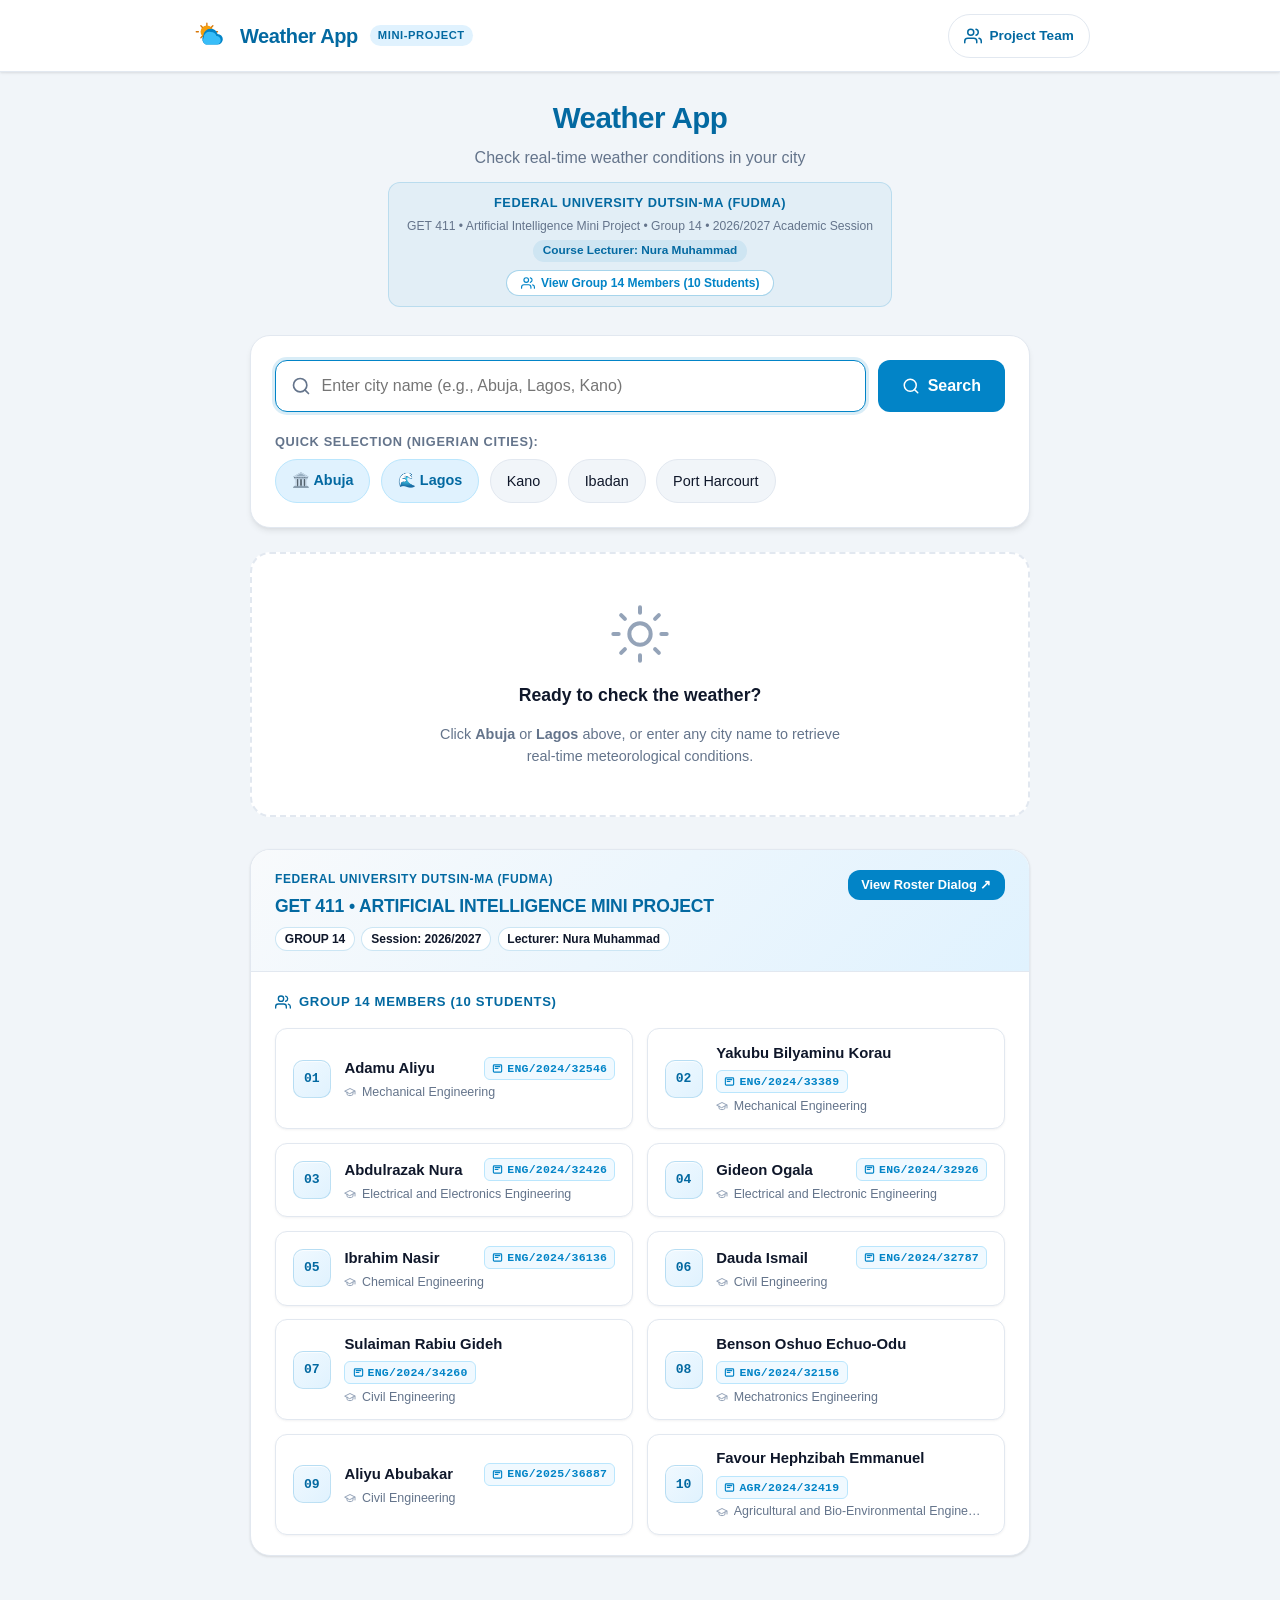
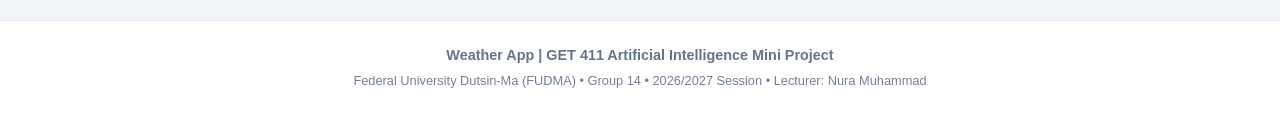
==== index.html @ 72c99f97 "feat: add UV index display to weather metrics Integrated UV index reporting with dynamic risk level " ====
<!DOCTYPE html>
<html lang="en">
<head>
  <meta charset="UTF-8">
  <meta name="viewport" content="width=device-width, initial-scale=1.0">
  <title>Weather App | Undergraduate Mini-Project</title>
  <meta name="theme-color" content="#0284c7">
  <meta name="description" content="GET 411 Artificial Intelligence Mini Project - Weather App Using Public API. Federal University Dutsin-Ma (FUDMA) Group 14.">
  <meta name="apple-mobile-web-app-capable" content="yes">
  <meta name="apple-mobile-web-app-status-bar-style" content="default">
  <meta name="apple-mobile-web-app-title" content="Weather App">
  <link rel="manifest" href="manifest.webmanifest">
  <link rel="apple-touch-icon" href="assets/icons/apple-touch-icon.png">
  <link rel="icon" type="image/svg+xml" href="assets/images/weather-logo.svg">
  <link rel="stylesheet" href="css/style.css">
</head>
<body>
  <div class="app-container">
    
    <!-- Offline Status Banner -->
    <div id="offlineBanner" class="offline-banner" role="status" aria-live="polite" style="display: none;">
      <svg xmlns="http://www.w3.org/2000/svg" width="16" height="16" viewBox="0 0 24 24" fill="none" stroke="currentColor" stroke-width="2" stroke-linecap="round" stroke-linejoin="round">
        <line x1="1" y1="1" x2="23" y2="23"></line>
        <path d="M16.72 11.06A10.94 10.94 0 0 1 19 12.55"></path>
        <path d="M5 12.55a10.94 10.94 0 0 1 5.17-2.39"></path>
        <path d="M10.71 5.05A16 16 0 0 1 22.58 9"></path>
        <path d="M1.42 9a15.91 15.91 0 0 1 4.7-2.88"></path>
        <path d="M8.53 16.11a6 6 0 0 1 6.95 0"></path>
        <line x1="12" y1="20" x2="12.01" y2="20"></line>
      </svg>
      <span>You are currently offline. Live weather information requires an internet connection.</span>
    </div>
    
    <!-- Top Header Navigation -->
    <header class="header">
      <div class="header-content">
        <div class="brand">
          <div class="brand-icon">
            <img src="assets/images/weather-logo.svg" alt="Weather Logo" width="34" height="34">
          </div>
          <span class="brand-title">Weather App</span>
          <span class="brand-badge">Mini-Project</span>
        </div>
        <button id="openTeamModalBtn" class="team-btn" type="button" aria-haspopup="dialog" aria-controls="teamModal" aria-label="View Project Team">
          <svg xmlns="http://www.w3.org/2000/svg" width="18" height="18" viewBox="0 0 24 24" fill="none" stroke="currentColor" stroke-width="2" stroke-linecap="round" stroke-linejoin="round">
            <path d="M17 21v-2a4 4 0 0 0-4-4H5a4 4 0 0 0-4 4v2"></path>
            <circle cx="9" cy="7" r="4"></circle>
            <path d="M23 21v-2a4 4 0 0 0-3-3.87"></path>
            <path d="M16 3.13a4 4 0 0 1 0 7.75"></path>
          </svg>
          <span>Project Team</span>
        </button>
      </div>
    </header>

    <!-- Main Application Content -->
    <main class="main-content">
      
      <!-- Hero / Introduction -->
      <section class="hero-section">
        <h1 class="app-heading">Weather App</h1>
        <p class="app-subtitle">Check real-time weather conditions in your city</p>

        <!-- Academic Project Identification -->
        <div class="academic-meta-strip">
          <span class="academic-inst">FEDERAL UNIVERSITY DUTSIN-MA (FUDMA)</span>
          <span class="academic-sub">GET 411 • Artificial Intelligence Mini Project • Group 14 • 2026/2027 Academic Session</span>
          <span class="academic-lecturer-tag">Course Lecturer: <strong>Nura Muhammad</strong></span>
          <button id="heroTeamBtn" type="button" class="academic-view-btn" aria-label="View Group 14 Student Members">
            <svg xmlns="http://www.w3.org/2000/svg" width="14" height="14" viewBox="0 0 24 24" fill="none" stroke="currentColor" stroke-width="2" stroke-linecap="round" stroke-linejoin="round">
              <path d="M17 21v-2a4 4 0 0 0-4-4H5a4 4 0 0 0-4 4v2"></path>
              <circle cx="9" cy="7" r="4"></circle>
              <path d="M23 21v-2a4 4 0 0 0-3-3.87"></path>
              <path d="M16 3.13a4 4 0 0 1 0 7.75"></path>
            </svg>
            <span>View Group 14 Members (10 Students)</span>
          </button>
        </div>
      </section>

      <!-- Search Card -->
      <section class="search-card">
        <form id="searchForm" class="search-form" autocomplete="off">
          <div class="input-wrapper">
            <svg class="search-icon" xmlns="http://www.w3.org/2000/svg" viewBox="0 0 24 24" fill="none" stroke="currentColor" stroke-width="2" stroke-linecap="round" stroke-linejoin="round">
              <circle cx="11" cy="11" r="8"></circle>
              <line x1="21" y1="21" x2="16.65" y2="16.65"></line>
            </svg>
            <input 
              type="text" 
              id="cityInput" 
              class="city-input" 
              placeholder="Enter city name (e.g., Abuja, Lagos, Kano)" 
              aria-label="Enter city name"
              required
            >
          </div>
          <button type="submit" id="searchButton" class="search-btn">
            <svg xmlns="http://www.w3.org/2000/svg" width="18" height="18" viewBox="0 0 24 24" fill="none" stroke="currentColor" stroke-width="2" stroke-linecap="round" stroke-linejoin="round">
              <circle cx="11" cy="11" r="8"></circle>
              <line x1="21" y1="21" x2="16.65" y2="16.65"></line>
            </svg>
            <span>Search</span>
          </button>
        </form>

        <!-- Quick Selection: Prominent Abuja & Lagos Buttons -->
        <div class="quick-cities-container">
          <span class="quick-label">Quick Selection (Nigerian Cities):</span>
          <div class="quick-buttons">
            <button type="button" class="quick-btn featured" data-city="Abuja">
              <span>🏛️ Abuja</span>
            </button>
            <button type="button" class="quick-btn featured" data-city="Lagos">
              <span>🌊 Lagos</span>
            </button>
            <button type="button" class="quick-btn" data-city="Kano">
              <span>Kano</span>
            </button>
            <button type="button" class="quick-btn" data-city="Ibadan">
              <span>Ibadan</span>
            </button>
            <button type="button" class="quick-btn" data-city="Port Harcourt">
              <span>Port Harcourt</span>
            </button>
          </div>
        </div>

        <!-- Session Search History -->
        <div id="historyContainer" class="history-container">
          <span class="quick-label">Recent Searches (This Session):</span>
          <div id="historyChips" class="history-chips"></div>
        </div>
      </section>

      <!-- Feedback Area: Loading & Error States -->
      <section class="status-container">
        <!-- Loading State -->
        <div id="loadingState" class="loading-state" role="status" aria-live="polite">
          <div class="spinner"></div>
          <p class="loading-text">Loading weather data...</p>
        </div>

        <!-- Friendly Error Alert Box -->
        <div id="alertBox" class="alert-box" role="alert">
          <svg class="alert-icon" xmlns="http://www.w3.org/2000/svg" viewBox="0 0 24 24" fill="none" stroke="currentColor" stroke-width="2" stroke-linecap="round" stroke-linejoin="round">
            <circle cx="12" cy="12" r="10"></circle>
            <line x1="12" y1="8" x2="12" y2="12"></line>
            <line x1="12" y1="16" x2="12.01" y2="16"></line>
          </svg>
          <div class="alert-content">
            <h4 id="alertTitle" class="alert-title">Notice</h4>
            <p id="alertMessage" class="alert-message">Unable to retrieve weather information.</p>
          </div>
        </div>
      </section>

      <!-- Weather Presentation Card -->
      <article id="weatherCard" class="weather-card">
        <!-- Card Header: City, Country, Date -->
        <div class="weather-card-header">
          <div class="location-info">
            <h2 id="cityName" class="city-name">Lagos</h2>
            <span id="countryName" class="country-name">, Nigeria</span>
            <span id="weatherDate" class="weather-date">Current Weather</span>
          </div>
          <div class="weather-header-actions">
            <!-- Temperature Unit Toggle Switch (°C / °F) -->
            <div class="unit-toggle-wrapper" title="Switch temperature unit between Celsius (°C) and Fahrenheit (°F)">
              <button 
                type="button" 
                id="unitToggleBtn" 
                class="unit-toggle-switch" 
                role="switch" 
                aria-checked="false" 
                aria-label="Toggle temperature unit between Celsius and Fahrenheit"
              >
                <span class="unit-toggle-option active" id="unitOptC">°C</span>
                <span class="unit-toggle-slider" aria-hidden="true"></span>
                <span class="unit-toggle-option" id="unitOptF">°F</span>
              </button>
            </div>
            <span class="weather-badge">Real-time</span>
          </div>
        </div>

        <!-- Primary Weather Stats: Temperature & Icon -->
        <div class="weather-primary-body">
          <div class="temperature-group">
            <div class="temp-row">
              <span id="currentTemp" class="current-temp">28</span>
              <span id="tempUnit" class="temp-unit">°C</span>
            </div>
            <span id="feelsLike" class="feels-like-text">Feels Like: 31°C</span>
          </div>

          <div class="weather-condition-group">
            <img id="weatherIcon" class="weather-icon-img" src="https://openweathermap.org/img/wn/02d@2x.png" alt="Weather condition icon">
            <span id="weatherCondition" class="weather-condition">Partly Cloudy</span>
            <span id="weatherDescription" class="weather-description">scattered clouds</span>
          </div>
        </div>

        <!-- Metrics Grid: Humidity, Wind, Pressure, Visibility -->
        <div class="weather-metrics-grid">
          <!-- Humidity -->
          <div class="metric-card">
            <div class="metric-icon-wrap" aria-hidden="true">
              <svg xmlns="http://www.w3.org/2000/svg" viewBox="0 0 24 24" fill="none" stroke="currentColor" stroke-width="2" stroke-linecap="round" stroke-linejoin="round">
                <path d="M12 2.69l5.66 5.66a8 8 0 1 1-11.31 0z"></path>
              </svg>
            </div>
            <div class="metric-details">
              <span class="metric-label">Humidity</span>
              <span id="humidityValue" class="metric-value">78%</span>
            </div>
          </div>

          <!-- Wind Speed -->
          <div class="metric-card">
            <div class="metric-icon-wrap" aria-hidden="true">
              <svg xmlns="http://www.w3.org/2000/svg" viewBox="0 0 24 24" fill="none" stroke="currentColor" stroke-width="2" stroke-linecap="round" stroke-linejoin="round">
                <path d="M9.59 4.59A2 2 0 1 1 11 8H2m10.59 11.41A2 2 0 1 0 14 16H2m15.73-8.27A2.5 2.5 0 1 1 19.5 12H2"></path>
              </svg>
            </div>
            <div class="metric-details">
              <span class="metric-label">Wind Speed</span>
              <span id="windSpeedValue" class="metric-value">4.2 m/s</span>
            </div>
          </div>

          <!-- Pressure -->
          <div class="metric-card">
            <div class="metric-icon-wrap" aria-hidden="true">
              <svg xmlns="http://www.w3.org/2000/svg" viewBox="0 0 24 24" fill="none" stroke="currentColor" stroke-width="2" stroke-linecap="round" stroke-linejoin="round">
                <circle cx="12" cy="12" r="10"></circle>
                <path d="M12 6v6l4 2"></path>
              </svg>
            </div>
            <div class="metric-details">
              <span class="metric-label">Pressure</span>
              <span id="pressureValue" class="metric-value">1012 hPa</span>
            </div>
          </div>

          <!-- Visibility -->
          <div class="metric-card">
            <div class="metric-icon-wrap" aria-hidden="true">
              <svg xmlns="http://www.w3.org/2000/svg" viewBox="0 0 24 24" fill="none" stroke="currentColor" stroke-width="2" stroke-linecap="round" stroke-linejoin="round">
                <path d="M1 12s4-8 11-8 11 8 11 8-4 8-11 8-11-8-11-8z"></path>
                <circle cx="12" cy="12" r="3"></circle>
              </svg>
            </div>
            <div class="metric-details">
              <span class="metric-label">Visibility</span>
              <span id="visibilityValue" class="metric-value">10 km</span>
            </div>
          </div>

          <!-- UV Index -->
          <div class="metric-card">
            <div class="metric-icon-wrap metric-icon-uv" aria-hidden="true">
              <svg xmlns="http://www.w3.org/2000/svg" viewBox="0 0 24 24" fill="none" stroke="currentColor" stroke-width="2" stroke-linecap="round" stroke-linejoin="round">
                <circle cx="12" cy="12" r="4"></circle>
                <path d="M12 2v2"></path>
                <path d="M12 20v2"></path>
                <path d="m4.93 4.93 1.41 1.41"></path>
                <path d="m17.66 17.66 1.41 1.41"></path>
                <path d="M2 12h2"></path>
                <path d="M20 12h2"></path>
                <path d="m6.34 17.66-1.41 1.41"></path>
                <path d="m19.07 4.93-1.41 1.41"></path>
              </svg>
            </div>
            <div class="metric-details">
              <span class="metric-label">UV Index</span>
              <div class="metric-value-wrap">
                <span id="uvIndexValue" class="metric-value">6.2</span>
                <span id="uvIndexRisk" class="uv-risk-badge uv-high">High</span>
              </div>
            </div>
          </div>
        </div>
      </article>

      <!-- 5-Day Weather Forecast Section -->
      <section id="forecastSection" class="forecast-section" aria-label="5-Day Weather Forecast">
        <div class="forecast-header">
          <div class="forecast-title-wrap">
            <svg class="forecast-icon" xmlns="http://www.w3.org/2000/svg" viewBox="0 0 24 24" fill="none" stroke="currentColor" stroke-width="2" stroke-linecap="round" stroke-linejoin="round">
              <rect x="3" y="4" width="18" height="18" rx="2" ry="2"></rect>
              <line x1="16" y1="2" x2="16" y2="6"></line>
              <line x1="8" y1="2" x2="8" y2="6"></line>
              <line x1="3" y1="10" x2="21" y2="10"></line>
            </svg>
            <h3 class="forecast-title">5-Day Weather Forecast</h3>
          </div>
          <span class="forecast-badge">Upcoming High &amp; Low</span>
        </div>
        <div id="forecastGrid" class="forecast-grid"></div>
      </section>

      <!-- Initial Welcome State (Before any search) -->
      <div id="initialPlaceholder" class="initial-placeholder-card">
        <svg class="placeholder-icon" xmlns="http://www.w3.org/2000/svg" viewBox="0 0 24 24" fill="none" stroke="currentColor" stroke-width="1.5" stroke-linecap="round" stroke-linejoin="round">
          <circle cx="12" cy="12" r="4"></circle>
          <path d="M12 2v2"></path>
          <path d="M12 20v2"></path>
          <path d="m4.93 4.93 1.41 1.41"></path>
          <path d="m17.66 17.66 1.41 1.41"></path>
          <path d="M2 12h2"></path>
          <path d="M20 12h2"></path>
          <path d="m6.34 17.66-1.41 1.41"></path>
          <path d="m19.07 4.93-1.41 1.41"></path>
        </svg>
        <h3 class="placeholder-text">Ready to check the weather?</h3>
        <p class="placeholder-sub">
          Click <strong>Abuja</strong> or <strong>Lagos</strong> above, or enter any city name to retrieve real-time meteorological conditions.
        </p>
      </div>

      <!-- Academic Project Details Section -->
      <section class="academic-section" id="academicSection" aria-label="Academic Project Details">
        <div class="academic-card">
          <div class="academic-card-header">
            <div class="academic-card-title-group">
              <span class="academic-inst-badge-inline">FEDERAL UNIVERSITY DUTSIN-MA (FUDMA)</span>
              <h3 class="academic-card-heading">GET 411 • ARTIFICIAL INTELLIGENCE MINI PROJECT</h3>
              <div class="academic-meta-inline">
                <span class="academic-chip">GROUP 14</span>
                <span class="academic-chip">Session: 2026/2027</span>
                <span class="academic-chip">Lecturer: Nura Muhammad</span>
              </div>
            </div>
            <button id="openModalFromSectionBtn" type="button" class="team-open-modal-action" aria-label="Open Fullscreen Roster Dialog">
              <span>View Roster Dialog ↗</span>
            </button>
          </div>

          <div class="academic-card-body">
            <h4 class="academic-roster-title">
              <svg xmlns="http://www.w3.org/2000/svg" width="16" height="16" viewBox="0 0 24 24" fill="none" stroke="currentColor" stroke-width="2" stroke-linecap="round" stroke-linejoin="round">
                <path d="M17 21v-2a4 4 0 0 0-4-4H5a4 4 0 0 0-4 4v2"></path>
                <circle cx="9" cy="7" r="4"></circle>
                <path d="M23 21v-2a4 4 0 0 0-3-3.87"></path>
                <path d="M16 3.13a4 4 0 0 1 0 7.75"></path>
              </svg>
              <span>GROUP 14 MEMBERS (10 STUDENTS)</span>
            </h4>

            <div class="team-members-grid">
              <!-- 01 -->
              <div class="member-card">
                <div class="member-avatar" aria-hidden="true">
                  <span class="member-num">01</span>
                </div>
                <div class="member-info">
                  <div class="member-header">
                    <h5 class="member-name">Adamu Aliyu</h5>
                    <span class="member-matric" title="Matriculation Number">
                      <svg xmlns="http://www.w3.org/2000/svg" width="11" height="11" viewBox="0 0 24 24" fill="none" stroke="currentColor" stroke-width="2.5" stroke-linecap="round" stroke-linejoin="round" aria-hidden="true"><rect x="3" y="4" width="18" height="16" rx="2"/><line x1="7" y1="8" x2="17" y2="8"/><line x1="7" y1="12" x2="13" y2="12"/></svg>
                      ENG/2024/32546
                    </span>
                  </div>
                  <div class="member-dept-row">
                    <svg class="member-dept-icon" xmlns="http://www.w3.org/2000/svg" width="12" height="12" viewBox="0 0 24 24" fill="none" stroke="currentColor" stroke-width="2" stroke-linecap="round" stroke-linejoin="round" aria-hidden="true"><path d="M22 10v6M2 10l10-5 10 5-10 5z"/><path d="M6 12v5c3 3 9 3 12 0v-5"/></svg>
                    <span class="member-dept">Mechanical Engineering</span>
                  </div>
                </div>
              </div>

              <!-- 02 -->
              <div class="member-card">
                <div class="member-avatar" aria-hidden="true">
                  <span class="member-num">02</span>
                </div>
                <div class="member-info">
                  <div class="member-header">
                    <h5 class="member-name">Yakubu Bilyaminu Korau</h5>
                    <span class="member-matric" title="Matriculation Number">
                      <svg xmlns="http://www.w3.org/2000/svg" width="11" height="11" viewBox="0 0 24 24" fill="none" stroke="currentColor" stroke-width="2.5" stroke-linecap="round" stroke-linejoin="round" aria-hidden="true"><rect x="3" y="4" width="18" height="16" rx="2"/><line x1="7" y1="8" x2="17" y2="8"/><line x1="7" y1="12" x2="13" y2="12"/></svg>
                      ENG/2024/33389
                    </span>
                  </div>
                  <div class="member-dept-row">
                    <svg class="member-dept-icon" xmlns="http://www.w3.org/2000/svg" width="12" height="12" viewBox="0 0 24 24" fill="none" stroke="currentColor" stroke-width="2" stroke-linecap="round" stroke-linejoin="round" aria-hidden="true"><path d="M22 10v6M2 10l10-5 10 5-10 5z"/><path d="M6 12v5c3 3 9 3 12 0v-5"/></svg>
                    <span class="member-dept">Mechanical Engineering</span>
                  </div>
                </div>
              </div>

              <!-- 03 -->
              <div class="member-card">
                <div class="member-avatar" aria-hidden="true">
                  <span class="member-num">03</span>
                </div>
                <div class="member-info">
                  <div class="member-header">
                    <h5 class="member-name">Abdulrazak Nura</h5>
                    <span class="member-matric" title="Matriculation Number">
                      <svg xmlns="http://www.w3.org/2000/svg" width="11" height="11" viewBox="0 0 24 24" fill="none" stroke="currentColor" stroke-width="2.5" stroke-linecap="round" stroke-linejoin="round" aria-hidden="true"><rect x="3" y="4" width="18" height="16" rx="2"/><line x1="7" y1="8" x2="17" y2="8"/><line x1="7" y1="12" x2="13" y2="12"/></svg>
                      ENG/2024/32426
                    </span>
                  </div>
                  <div class="member-dept-row">
                    <svg class="member-dept-icon" xmlns="http://www.w3.org/2000/svg" width="12" height="12" viewBox="0 0 24 24" fill="none" stroke="currentColor" stroke-width="2" stroke-linecap="round" stroke-linejoin="round" aria-hidden="true"><path d="M22 10v6M2 10l10-5 10 5-10 5z"/><path d="M6 12v5c3 3 9 3 12 0v-5"/></svg>
                    <span class="member-dept">Electrical and Electronics Engineering</span>
                  </div>
                </div>
              </div>

              <!-- 04 -->
              <div class="member-card">
                <div class="member-avatar" aria-hidden="true">
                  <span class="member-num">04</span>
                </div>
                <div class="member-info">
                  <div class="member-header">
                    <h5 class="member-name">Gideon Ogala</h5>
                    <span class="member-matric" title="Matriculation Number">
                      <svg xmlns="http://www.w3.org/2000/svg" width="11" height="11" viewBox="0 0 24 24" fill="none" stroke="currentColor" stroke-width="2.5" stroke-linecap="round" stroke-linejoin="round" aria-hidden="true"><rect x="3" y="4" width="18" height="16" rx="2"/><line x1="7" y1="8" x2="17" y2="8"/><line x1="7" y1="12" x2="13" y2="12"/></svg>
                      ENG/2024/32926
                    </span>
                  </div>
                  <div class="member-dept-row">
                    <svg class="member-dept-icon" xmlns="http://www.w3.org/2000/svg" width="12" height="12" viewBox="0 0 24 24" fill="none" stroke="currentColor" stroke-width="2" stroke-linecap="round" stroke-linejoin="round" aria-hidden="true"><path d="M22 10v6M2 10l10-5 10 5-10 5z"/><path d="M6 12v5c3 3 9 3 12 0v-5"/></svg>
                    <span class="member-dept">Electrical and Electronic Engineering</span>
                  </div>
                </div>
              </div>

              <!-- 05 -->
              <div class="member-card">
                <div class="member-avatar" aria-hidden="true">
                  <span class="member-num">05</span>
                </div>
                <div class="member-info">
                  <div class="member-header">
                    <h5 class="member-name">Ibrahim Nasir</h5>
                    <span class="member-matric" title="Matriculation Number">
                      <svg xmlns="http://www.w3.org/2000/svg" width="11" height="11" viewBox="0 0 24 24" fill="none" stroke="currentColor" stroke-width="2.5" stroke-linecap="round" stroke-linejoin="round" aria-hidden="true"><rect x="3" y="4" width="18" height="16" rx="2"/><line x1="7" y1="8" x2="17" y2="8"/><line x1="7" y1="12" x2="13" y2="12"/></svg>
                      ENG/2024/36136
                    </span>
                  </div>
                  <div class="member-dept-row">
                    <svg class="member-dept-icon" xmlns="http://www.w3.org/2000/svg" width="12" height="12" viewBox="0 0 24 24" fill="none" stroke="currentColor" stroke-width="2" stroke-linecap="round" stroke-linejoin="round" aria-hidden="true"><path d="M22 10v6M2 10l10-5 10 5-10 5z"/><path d="M6 12v5c3 3 9 3 12 0v-5"/></svg>
                    <span class="member-dept">Chemical Engineering</span>
                  </div>
                </div>
              </div>

              <!-- 06 -->
              <div class="member-card">
                <div class="member-avatar" aria-hidden="true">
                  <span class="member-num">06</span>
                </div>
                <div class="member-info">
                  <div class="member-header">
                    <h5 class="member-name">Dauda Ismail</h5>
                    <span class="member-matric" title="Matriculation Number">
                      <svg xmlns="http://www.w3.org/2000/svg" width="11" height="11" viewBox="0 0 24 24" fill="none" stroke="currentColor" stroke-width="2.5" stroke-linecap="round" stroke-linejoin="round" aria-hidden="true"><rect x="3" y="4" width="18" height="16" rx="2"/><line x1="7" y1="8" x2="17" y2="8"/><line x1="7" y1="12" x2="13" y2="12"/></svg>
                      ENG/2024/32787
                    </span>
                  </div>
                  <div class="member-dept-row">
                    <svg class="member-dept-icon" xmlns="http://www.w3.org/2000/svg" width="12" height="12" viewBox="0 0 24 24" fill="none" stroke="currentColor" stroke-width="2" stroke-linecap="round" stroke-linejoin="round" aria-hidden="true"><path d="M22 10v6M2 10l10-5 10 5-10 5z"/><path d="M6 12v5c3 3 9 3 12 0v-5"/></svg>
                    <span class="member-dept">Civil Engineering</span>
                  </div>
                </div>
              </div>

              <!-- 07 -->
              <div class="member-card">
                <div class="member-avatar" aria-hidden="true">
                  <span class="member-num">07</span>
                </div>
                <div class="member-info">
                  <div class="member-header">
                    <h5 class="member-name">Sulaiman Rabiu Gideh</h5>
                    <span class="member-matric" title="Matriculation Number">
                      <svg xmlns="http://www.w3.org/2000/svg" width="11" height="11" viewBox="0 0 24 24" fill="none" stroke="currentColor" stroke-width="2.5" stroke-linecap="round" stroke-linejoin="round" aria-hidden="true"><rect x="3" y="4" width="18" height="16" rx="2"/><line x1="7" y1="8" x2="17" y2="8"/><line x1="7" y1="12" x2="13" y2="12"/></svg>
                      ENG/2024/34260
                    </span>
                  </div>
                  <div class="member-dept-row">
                    <svg class="member-dept-icon" xmlns="http://www.w3.org/2000/svg" width="12" height="12" viewBox="0 0 24 24" fill="none" stroke="currentColor" stroke-width="2" stroke-linecap="round" stroke-linejoin="round" aria-hidden="true"><path d="M22 10v6M2 10l10-5 10 5-10 5z"/><path d="M6 12v5c3 3 9 3 12 0v-5"/></svg>
                    <span class="member-dept">Civil Engineering</span>
                  </div>
                </div>
              </div>

              <!-- 08 -->
              <div class="member-card">
                <div class="member-avatar" aria-hidden="true">
                  <span class="member-num">08</span>
                </div>
                <div class="member-info">
                  <div class="member-header">
                    <h5 class="member-name">Benson Oshuo Echuo-Odu</h5>
                    <span class="member-matric" title="Matriculation Number">
                      <svg xmlns="http://www.w3.org/2000/svg" width="11" height="11" viewBox="0 0 24 24" fill="none" stroke="currentColor" stroke-width="2.5" stroke-linecap="round" stroke-linejoin="round" aria-hidden="true"><rect x="3" y="4" width="18" height="16" rx="2"/><line x1="7" y1="8" x2="17" y2="8"/><line x1="7" y1="12" x2="13" y2="12"/></svg>
                      ENG/2024/32156
                    </span>
                  </div>
                  <div class="member-dept-row">
                    <svg class="member-dept-icon" xmlns="http://www.w3.org/2000/svg" width="12" height="12" viewBox="0 0 24 24" fill="none" stroke="currentColor" stroke-width="2" stroke-linecap="round" stroke-linejoin="round" aria-hidden="true"><path d="M22 10v6M2 10l10-5 10 5-10 5z"/><path d="M6 12v5c3 3 9 3 12 0v-5"/></svg>
                    <span class="member-dept">Mechatronics Engineering</span>
                  </div>
                </div>
              </div>

              <!-- 09 -->
              <div class="member-card">
                <div class="member-avatar" aria-hidden="true">
                  <span class="member-num">09</span>
                </div>
                <div class="member-info">
                  <div class="member-header">
                    <h5 class="member-name">Aliyu Abubakar</h5>
                    <span class="member-matric" title="Matriculation Number">
                      <svg xmlns="http://www.w3.org/2000/svg" width="11" height="11" viewBox="0 0 24 24" fill="none" stroke="currentColor" stroke-width="2.5" stroke-linecap="round" stroke-linejoin="round" aria-hidden="true"><rect x="3" y="4" width="18" height="16" rx="2"/><line x1="7" y1="8" x2="17" y2="8"/><line x1="7" y1="12" x2="13" y2="12"/></svg>
                      ENG/2025/36887
                    </span>
                  </div>
                  <div class="member-dept-row">
                    <svg class="member-dept-icon" xmlns="http://www.w3.org/2000/svg" width="12" height="12" viewBox="0 0 24 24" fill="none" stroke="currentColor" stroke-width="2" stroke-linecap="round" stroke-linejoin="round" aria-hidden="true"><path d="M22 10v6M2 10l10-5 10 5-10 5z"/><path d="M6 12v5c3 3 9 3 12 0v-5"/></svg>
                    <span class="member-dept">Civil Engineering</span>
                  </div>
                </div>
              </div>

              <!-- 10 -->
              <div class="member-card">
                <div class="member-avatar" aria-hidden="true">
                  <span class="member-num">10</span>
                </div>
                <div class="member-info">
                  <div class="member-header">
                    <h5 class="member-name">Favour Hephzibah Emmanuel</h5>
                    <span class="member-matric" title="Matriculation Number">
                      <svg xmlns="http://www.w3.org/2000/svg" width="11" height="11" viewBox="0 0 24 24" fill="none" stroke="currentColor" stroke-width="2.5" stroke-linecap="round" stroke-linejoin="round" aria-hidden="true"><rect x="3" y="4" width="18" height="16" rx="2"/><line x1="7" y1="8" x2="17" y2="8"/><line x1="7" y1="12" x2="13" y2="12"/></svg>
                      AGR/2024/32419
                    </span>
                  </div>
                  <div class="member-dept-row">
                    <svg class="member-dept-icon" xmlns="http://www.w3.org/2000/svg" width="12" height="12" viewBox="0 0 24 24" fill="none" stroke="currentColor" stroke-width="2" stroke-linecap="round" stroke-linejoin="round" aria-hidden="true"><path d="M22 10v6M2 10l10-5 10 5-10 5z"/><path d="M6 12v5c3 3 9 3 12 0v-5"/></svg>
                    <span class="member-dept">Agricultural and Bio-Environmental Engineering</span>
                  </div>
                </div>
              </div>
            </div>
          </div>
        </div>
      </section>

    </main>

    <!-- Project Team Modal -->
    <div id="teamModal" class="modal-overlay" role="dialog" aria-modal="true" aria-labelledby="teamModalTitle" style="display: none;">
      <div class="team-modal-card">
        <!-- Modal Header -->
        <div class="team-modal-header">
          <div class="team-header-content">
            <span class="team-inst-badge">FEDERAL UNIVERSITY DUTSIN-MA (FUDMA)</span>
            <h2 id="teamModalTitle" class="team-course-title">GET 411 • ARTIFICIAL INTELLIGENCE MINI PROJECT</h2>
            <div class="team-meta-row">
              <span class="team-meta-pill">GROUP 14</span>
              <span>•</span>
              <span>Academic Session: <strong>2026/2027</strong></span>
              <span>•</span>
              <span>Lecturer: <strong>Nura Muhammad</strong></span>
            </div>
          </div>
          <button id="closeTeamModalBtn" class="team-close-btn" type="button" aria-label="Close modal">&times;</button>
        </div>

        <!-- Modal Body: Group Members -->
        <div class="team-modal-body">
          <div class="team-section-heading">
            <svg xmlns="http://www.w3.org/2000/svg" width="16" height="16" viewBox="0 0 24 24" fill="none" stroke="currentColor" stroke-width="2" stroke-linecap="round" stroke-linejoin="round">
              <path d="M17 21v-2a4 4 0 0 0-4-4H5a4 4 0 0 0-4 4v2"></path>
              <circle cx="9" cy="7" r="4"></circle>
              <path d="M23 21v-2a4 4 0 0 0-3-3.87"></path>
              <path d="M16 3.13a4 4 0 0 1 0 7.75"></path>
            </svg>
            <span>GROUP MEMBERS</span>
          </div>

          <div class="team-members-grid">
            <!-- 01 -->
            <div class="member-card">
              <div class="member-avatar" aria-hidden="true">
                <span class="member-num">01</span>
              </div>
              <div class="member-info">
                <div class="member-header">
                  <h5 class="member-name">Adamu Aliyu</h5>
                  <span class="member-matric" title="Matriculation Number">
                    <svg xmlns="http://www.w3.org/2000/svg" width="11" height="11" viewBox="0 0 24 24" fill="none" stroke="currentColor" stroke-width="2.5" stroke-linecap="round" stroke-linejoin="round" aria-hidden="true"><rect x="3" y="4" width="18" height="16" rx="2"/><line x1="7" y1="8" x2="17" y2="8"/><line x1="7" y1="12" x2="13" y2="12"/></svg>
                    ENG/2024/32546
                  </span>
                </div>
                <div class="member-dept-row">
                  <svg class="member-dept-icon" xmlns="http://www.w3.org/2000/svg" width="12" height="12" viewBox="0 0 24 24" fill="none" stroke="currentColor" stroke-width="2" stroke-linecap="round" stroke-linejoin="round" aria-hidden="true"><path d="M22 10v6M2 10l10-5 10 5-10 5z"/><path d="M6 12v5c3 3 9 3 12 0v-5"/></svg>
                  <span class="member-dept">Mechanical Engineering</span>
                </div>
              </div>
            </div>

            <!-- 02 -->
            <div class="member-card">
              <div class="member-avatar" aria-hidden="true">
                <span class="member-num">02</span>
              </div>
              <div class="member-info">
                <div class="member-header">
                  <h5 class="member-name">Yakubu Bilyaminu Korau</h5>
                  <span class="member-matric" title="Matriculation Number">
                    <svg xmlns="http://www.w3.org/2000/svg" width="11" height="11" viewBox="0 0 24 24" fill="none" stroke="currentColor" stroke-width="2.5" stroke-linecap="round" stroke-linejoin="round" aria-hidden="true"><rect x="3" y="4" width="18" height="16" rx="2"/><line x1="7" y1="8" x2="17" y2="8"/><line x1="7" y1="12" x2="13" y2="12"/></svg>
                    ENG/2024/33389
                  </span>
                </div>
                <div class="member-dept-row">
                  <svg class="member-dept-icon" xmlns="http://www.w3.org/2000/svg" width="12" height="12" viewBox="0 0 24 24" fill="none" stroke="currentColor" stroke-width="2" stroke-linecap="round" stroke-linejoin="round" aria-hidden="true"><path d="M22 10v6M2 10l10-5 10 5-10 5z"/><path d="M6 12v5c3 3 9 3 12 0v-5"/></svg>
                  <span class="member-dept">Mechanical Engineering</span>
                </div>
              </div>
            </div>

            <!-- 03 -->
            <div class="member-card">
              <div class="member-avatar" aria-hidden="true">
                <span class="member-num">03</span>
              </div>
              <div class="member-info">
                <div class="member-header">
                  <h5 class="member-name">Abdulrazak Nura</h5>
                  <span class="member-matric" title="Matriculation Number">
                    <svg xmlns="http://www.w3.org/2000/svg" width="11" height="11" viewBox="0 0 24 24" fill="none" stroke="currentColor" stroke-width="2.5" stroke-linecap="round" stroke-linejoin="round" aria-hidden="true"><rect x="3" y="4" width="18" height="16" rx="2"/><line x1="7" y1="8" x2="17" y2="8"/><line x1="7" y1="12" x2="13" y2="12"/></svg>
                    ENG/2024/32426
                  </span>
                </div>
                <div class="member-dept-row">
                  <svg class="member-dept-icon" xmlns="http://www.w3.org/2000/svg" width="12" height="12" viewBox="0 0 24 24" fill="none" stroke="currentColor" stroke-width="2" stroke-linecap="round" stroke-linejoin="round" aria-hidden="true"><path d="M22 10v6M2 10l10-5 10 5-10 5z"/><path d="M6 12v5c3 3 9 3 12 0v-5"/></svg>
                  <span class="member-dept">Electrical and Electronics Engineering</span>
                </div>
              </div>
            </div>

            <!-- 04 -->
            <div class="member-card">
              <div class="member-avatar" aria-hidden="true">
                <span class="member-num">04</span>
              </div>
              <div class="member-info">
                <div class="member-header">
                  <h5 class="member-name">Gideon Ogala</h5>
                  <span class="member-matric" title="Matriculation Number">
                    <svg xmlns="http://www.w3.org/2000/svg" width="11" height="11" viewBox="0 0 24 24" fill="none" stroke="currentColor" stroke-width="2.5" stroke-linecap="round" stroke-linejoin="round" aria-hidden="true"><rect x="3" y="4" width="18" height="16" rx="2"/><line x1="7" y1="8" x2="17" y2="8"/><line x1="7" y1="12" x2="13" y2="12"/></svg>
                    ENG/2024/32926
                  </span>
                </div>
                <div class="member-dept-row">
                  <svg class="member-dept-icon" xmlns="http://www.w3.org/2000/svg" width="12" height="12" viewBox="0 0 24 24" fill="none" stroke="currentColor" stroke-width="2" stroke-linecap="round" stroke-linejoin="round" aria-hidden="true"><path d="M22 10v6M2 10l10-5 10 5-10 5z"/><path d="M6 12v5c3 3 9 3 12 0v-5"/></svg>
                  <span class="member-dept">Electrical and Electronic Engineering</span>
                </div>
              </div>
            </div>

            <!-- 05 -->
            <div class="member-card">
              <div class="member-avatar" aria-hidden="true">
                <span class="member-num">05</span>
              </div>
              <div class="member-info">
                <div class="member-header">
                  <h5 class="member-name">Ibrahim Nasir</h5>
                  <span class="member-matric" title="Matriculation Number">
                    <svg xmlns="http://www.w3.org/2000/svg" width="11" height="11" viewBox="0 0 24 24" fill="none" stroke="currentColor" stroke-width="2.5" stroke-linecap="round" stroke-linejoin="round" aria-hidden="true"><rect x="3" y="4" width="18" height="16" rx="2"/><line x1="7" y1="8" x2="17" y2="8"/><line x1="7" y1="12" x2="13" y2="12"/></svg>
                    ENG/2024/36136
                  </span>
                </div>
                <div class="member-dept-row">
                  <svg class="member-dept-icon" xmlns="http://www.w3.org/2000/svg" width="12" height="12" viewBox="0 0 24 24" fill="none" stroke="currentColor" stroke-width="2" stroke-linecap="round" stroke-linejoin="round" aria-hidden="true"><path d="M22 10v6M2 10l10-5 10 5-10 5z"/><path d="M6 12v5c3 3 9 3 12 0v-5"/></svg>
                  <span class="member-dept">Chemical Engineering</span>
                </div>
              </div>
            </div>

            <!-- 06 -->
            <div class="member-card">
              <div class="member-avatar" aria-hidden="true">
                <span class="member-num">06</span>
              </div>
              <div class="member-info">
                <div class="member-header">
                  <h5 class="member-name">Dauda Ismail</h5>
                  <span class="member-matric" title="Matriculation Number">
                    <svg xmlns="http://www.w3.org/2000/svg" width="11" height="11" viewBox="0 0 24 24" fill="none" stroke="currentColor" stroke-width="2.5" stroke-linecap="round" stroke-linejoin="round" aria-hidden="true"><rect x="3" y="4" width="18" height="16" rx="2"/><line x1="7" y1="8" x2="17" y2="8"/><line x1="7" y1="12" x2="13" y2="12"/></svg>
                    ENG/2024/32787
                  </span>
                </div>
                <div class="member-dept-row">
                  <svg class="member-dept-icon" xmlns="http://www.w3.org/2000/svg" width="12" height="12" viewBox="0 0 24 24" fill="none" stroke="currentColor" stroke-width="2" stroke-linecap="round" stroke-linejoin="round" aria-hidden="true"><path d="M22 10v6M2 10l10-5 10 5-10 5z"/><path d="M6 12v5c3 3 9 3 12 0v-5"/></svg>
                  <span class="member-dept">Civil Engineering</span>
                </div>
              </div>
            </div>

            <!-- 07 -->
            <div class="member-card">
              <div class="member-avatar" aria-hidden="true">
                <span class="member-num">07</span>
              </div>
              <div class="member-info">
                <div class="member-header">
                  <h5 class="member-name">Sulaiman Rabiu Gideh</h5>
                  <span class="member-matric" title="Matriculation Number">
                    <svg xmlns="http://www.w3.org/2000/svg" width="11" height="11" viewBox="0 0 24 24" fill="none" stroke="currentColor" stroke-width="2.5" stroke-linecap="round" stroke-linejoin="round" aria-hidden="true"><rect x="3" y="4" width="18" height="16" rx="2"/><line x1="7" y1="8" x2="17" y2="8"/><line x1="7" y1="12" x2="13" y2="12"/></svg>
                    ENG/2024/34260
                  </span>
                </div>
                <div class="member-dept-row">
                  <svg class="member-dept-icon" xmlns="http://www.w3.org/2000/svg" width="12" height="12" viewBox="0 0 24 24" fill="none" stroke="currentColor" stroke-width="2" stroke-linecap="round" stroke-linejoin="round" aria-hidden="true"><path d="M22 10v6M2 10l10-5 10 5-10 5z"/><path d="M6 12v5c3 3 9 3 12 0v-5"/></svg>
                  <span class="member-dept">Civil Engineering</span>
                </div>
              </div>
            </div>

            <!-- 08 -->
            <div class="member-card">
              <div class="member-avatar" aria-hidden="true">
                <span class="member-num">08</span>
              </div>
              <div class="member-info">
                <div class="member-header">
                  <h5 class="member-name">Benson Oshuo Echuo-Odu</h5>
                  <span class="member-matric" title="Matriculation Number">
                    <svg xmlns="http://www.w3.org/2000/svg" width="11" height="11" viewBox="0 0 24 24" fill="none" stroke="currentColor" stroke-width="2.5" stroke-linecap="round" stroke-linejoin="round" aria-hidden="true"><rect x="3" y="4" width="18" height="16" rx="2"/><line x1="7" y1="8" x2="17" y2="8"/><line x1="7" y1="12" x2="13" y2="12"/></svg>
                    ENG/2024/32156
                  </span>
                </div>
                <div class="member-dept-row">
                  <svg class="member-dept-icon" xmlns="http://www.w3.org/2000/svg" width="12" height="12" viewBox="0 0 24 24" fill="none" stroke="currentColor" stroke-width="2" stroke-linecap="round" stroke-linejoin="round" aria-hidden="true"><path d="M22 10v6M2 10l10-5 10 5-10 5z"/><path d="M6 12v5c3 3 9 3 12 0v-5"/></svg>
                  <span class="member-dept">Mechatronics Engineering</span>
                </div>
              </div>
            </div>

            <!-- 09 -->
            <div class="member-card">
              <div class="member-avatar" aria-hidden="true">
                <span class="member-num">09</span>
              </div>
              <div class="member-info">
                <div class="member-header">
                  <h5 class="member-name">Aliyu Abubakar</h5>
                  <span class="member-matric" title="Matriculation Number">
                    <svg xmlns="http://www.w3.org/2000/svg" width="11" height="11" viewBox="0 0 24 24" fill="none" stroke="currentColor" stroke-width="2.5" stroke-linecap="round" stroke-linejoin="round" aria-hidden="true"><rect x="3" y="4" width="18" height="16" rx="2"/><line x1="7" y1="8" x2="17" y2="8"/><line x1="7" y1="12" x2="13" y2="12"/></svg>
                    ENG/2025/36887
                  </span>
                </div>
                <div class="member-dept-row">
                  <svg class="member-dept-icon" xmlns="http://www.w3.org/2000/svg" width="12" height="12" viewBox="0 0 24 24" fill="none" stroke="currentColor" stroke-width="2" stroke-linecap="round" stroke-linejoin="round" aria-hidden="true"><path d="M22 10v6M2 10l10-5 10 5-10 5z"/><path d="M6 12v5c3 3 9 3 12 0v-5"/></svg>
                  <span class="member-dept">Civil Engineering</span>
                </div>
              </div>
            </div>

            <!-- 10 -->
            <div class="member-card">
              <div class="member-avatar" aria-hidden="true">
                <span class="member-num">10</span>
              </div>
              <div class="member-info">
                <div class="member-header">
                  <h5 class="member-name">Favour Hephzibah Emmanuel</h5>
                  <span class="member-matric" title="Matriculation Number">
                    <svg xmlns="http://www.w3.org/2000/svg" width="11" height="11" viewBox="0 0 24 24" fill="none" stroke="currentColor" stroke-width="2.5" stroke-linecap="round" stroke-linejoin="round" aria-hidden="true"><rect x="3" y="4" width="18" height="16" rx="2"/><line x1="7" y1="8" x2="17" y2="8"/><line x1="7" y1="12" x2="13" y2="12"/></svg>
                    AGR/2024/32419
                  </span>
                </div>
                <div class="member-dept-row">
                  <svg class="member-dept-icon" xmlns="http://www.w3.org/2000/svg" width="12" height="12" viewBox="0 0 24 24" fill="none" stroke="currentColor" stroke-width="2" stroke-linecap="round" stroke-linejoin="round" aria-hidden="true"><path d="M22 10v6M2 10l10-5 10 5-10 5z"/><path d="M6 12v5c3 3 9 3 12 0v-5"/></svg>
                  <span class="member-dept">Agricultural and Bio-Environmental Engineering</span>
                </div>
              </div>
            </div>
          </div>
        </div>

        <!-- Modal Footer -->
        <div class="team-modal-footer">
          <span>Lecturer: <strong>Nura Muhammad</strong></span>
          <span>Federal University Dutsin-Ma • Group 14</span>
        </div>
      </div>
    </div>

    <!-- Required Academic Footer -->
    <footer class="footer">
      <p class="footer-text">Weather App | GET 411 Artificial Intelligence Mini Project</p>
      <p class="footer-subtext">Federal University Dutsin-Ma (FUDMA) • Group 14 • 2026/2027 Session • Lecturer: Nura Muhammad</p>
    </footer>

  </div>

  <!-- Application Scripts -->
  <script src="js/config.js"></script>
  <script src="js/app.js"></script>
</body>
</html>
---- css/style.css ----
/* ==========================================================================
   Weather App - Undergraduate Mini-Project Stylesheet
   Design: Modern, Responsive, Accessible, Material Design 3 inspired
   ========================================================================== */

:root {
  --primary: #0284c7;
  --primary-dark: #0369a1;
  --primary-light: #e0f2fe;
  --primary-gradient: linear-gradient(135deg, #0284c7 0%, #1e3a8a 100%);
  --card-gradient: linear-gradient(180deg, #ffffff 0%, #f8fafc 100%);
  --accent: #f59e0b;
  --accent-hover: #d97706;
  --surface: #ffffff;
  --background: #f1f5f9;
  --text-main: #0f172a;
  --text-muted: #64748b;
  --border: #e2e8f0;
  --shadow-sm: 0 1px 3px rgba(0, 0, 0, 0.08), 0 1px 2px rgba(0, 0, 0, 0.04);
  --shadow-md: 0 4px 6px -1px rgba(0, 0, 0, 0.08), 0 2px 4px -2px rgba(0, 0, 0, 0.06);
  --shadow-lg: 0 10px 15px -3px rgba(0, 0, 0, 0.08), 0 4px 6px -4px rgba(0, 0, 0, 0.04);
  --radius-sm: 8px;
  --radius-md: 12px;
  --radius-lg: 20px;
  --radius-full: 9999px;
  --transition: all 0.2s ease-in-out;
}

/* Reset & Box Sizing */
*, *::before, *::after {
  box-sizing: border-box;
  margin: 0;
  padding: 0;
}

body {
  font-family: -apple-system, BlinkMacSystemFont, "Segoe UI", Roboto, Oxygen, Ubuntu, Cantarell, "Helvetica Neue", sans-serif;
  background-color: var(--background);
  color: var(--text-main);
  line-height: 1.5;
  min-height: 100vh;
  display: flex;
  flex-direction: column;
  overflow-x: hidden;
}

/* App Wrapper */
.app-container {
  display: flex;
  flex-direction: column;
  min-height: 100vh;
}

/* PWA Offline Status Banner */
.offline-banner {
  background: #fff1f2;
  border-bottom: 1px solid #fecdd3;
  color: #be123c;
  padding: 0.65rem 1rem;
  font-size: 0.875rem;
  font-weight: 500;
  display: flex;
  align-items: center;
  justify-content: center;
  gap: 0.5rem;
  text-align: center;
  z-index: 60;
  transition: all 0.25s ease-in-out;
}

.offline-banner.online-recovered {
  background: #f0fdf4;
  border-bottom: 1px solid #bbf7d0;
  color: #15803d;
}

.offline-banner svg {
  flex-shrink: 0;
}

/* Header & Navigation */
.header {
  background: var(--surface);
  border-bottom: 1px solid var(--border);
  padding: 0.85rem 1.25rem;
  box-shadow: var(--shadow-sm);
  position: sticky;
  top: 0;
  z-index: 50;
}

.header-content {
  max-width: 900px;
  margin: 0 auto;
  display: flex;
  align-items: center;
  justify-content: space-between;
  gap: 1rem;
}

.brand {
  display: flex;
  align-items: center;
  gap: 0.75rem;
}

.brand-icon {
  width: 38px;
  height: 38px;
  border-radius: var(--radius-sm);
  display: flex;
  align-items: center;
  justify-content: center;
}

.brand-title {
  font-size: 1.25rem;
  font-weight: 700;
  color: var(--primary-dark);
  letter-spacing: -0.02em;
}

.brand-badge {
  font-size: 0.7rem;
  text-transform: uppercase;
  letter-spacing: 0.05em;
  background-color: var(--primary-light);
  color: var(--primary-dark);
  font-weight: 600;
  padding: 0.15rem 0.5rem;
  border-radius: var(--radius-full);
}

.team-btn {
  background: var(--surface);
  border: 1.5px solid var(--border);
  color: var(--primary-dark);
  font-size: 0.85rem;
  font-weight: 600;
  padding: 0.45rem 0.95rem;
  border-radius: var(--radius-full);
  cursor: pointer;
  display: flex;
  align-items: center;
  gap: 0.45rem;
  transition: var(--transition);
  min-height: 44px;
}

.team-btn:hover {
  background: var(--primary-light);
  border-color: var(--primary);
  color: var(--primary);
  transform: translateY(-1px);
}

.key-toggle-btn {
  background: transparent;
  border: 1px solid var(--border);
  color: var(--text-muted);
  font-size: 0.85rem;
  font-weight: 600;
  padding: 0.45rem 0.85rem;
  border-radius: var(--radius-full);
  cursor: pointer;
  display: flex;
  align-items: center;
  gap: 0.4rem;
  transition: var(--transition);
  min-height: 44px;
}

.key-toggle-btn:hover {
  background: var(--primary-light);
  color: var(--primary-dark);
  border-color: var(--primary);
}

/* Academic Project Identification Strip */
.academic-meta-strip {
  margin-top: 0.75rem;
  display: inline-flex;
  flex-direction: column;
  align-items: center;
  background: rgba(2, 132, 199, 0.06);
  border: 1px solid rgba(2, 132, 199, 0.18);
  border-radius: var(--radius-md);
  padding: 0.6rem 1.15rem;
  gap: 0.3rem;
  max-width: 95%;
}

.academic-inst {
  font-size: 0.8rem;
  font-weight: 800;
  color: var(--primary-dark);
  letter-spacing: 0.04em;
  text-transform: uppercase;
}

.academic-sub {
  font-size: 0.76rem;
  color: var(--text-muted);
  font-weight: 500;
}

.academic-lecturer-tag {
  font-size: 0.74rem;
  color: var(--primary-dark);
  background: rgba(2, 132, 199, 0.09);
  padding: 0.15rem 0.6rem;
  border-radius: var(--radius-full);
  font-weight: 600;
}

.academic-view-btn {
  margin-top: 0.2rem;
  background: var(--surface);
  color: var(--primary);
  border: 1px solid rgba(2, 132, 199, 0.35);
  border-radius: var(--radius-full);
  font-size: 0.75rem;
  font-weight: 600;
  padding: 0.3rem 0.85rem;
  cursor: pointer;
  display: inline-flex;
  align-items: center;
  gap: 0.4rem;
  transition: var(--transition);
}

.academic-view-btn:hover {
  background: var(--primary);
  color: #ffffff;
  border-color: var(--primary);
  transform: translateY(-1px);
}

/* On-Page Academic Section */
.academic-section {
  margin-top: 2rem;
  margin-bottom: 1.5rem;
}

.academic-card {
  background: var(--surface);
  border: 1px solid var(--border);
  border-radius: var(--radius-lg);
  box-shadow: var(--shadow-sm);
  overflow: hidden;
  transition: var(--transition);
}

.academic-card:hover {
  box-shadow: var(--shadow-md);
  border-color: rgba(2, 132, 199, 0.3);
}

.academic-card-header {
  padding: 1.25rem 1.5rem;
  background: linear-gradient(135deg, #f8fafc 0%, #e0f2fe 100%);
  border-bottom: 1px solid var(--border);
  display: flex;
  justify-content: space-between;
  align-items: flex-start;
  gap: 1rem;
  flex-wrap: wrap;
}

.academic-card-title-group {
  display: flex;
  flex-direction: column;
  gap: 0.3rem;
}

.academic-inst-badge-inline {
  font-size: 0.75rem;
  font-weight: 800;
  letter-spacing: 0.05em;
  text-transform: uppercase;
  color: var(--primary-dark);
}

.academic-card-heading {
  font-size: 1.1rem;
  font-weight: 800;
  color: var(--primary-dark);
  letter-spacing: -0.01em;
}

.academic-meta-inline {
  display: flex;
  flex-wrap: wrap;
  gap: 0.4rem;
  margin-top: 0.15rem;
}

.academic-chip {
  background: #ffffff;
  color: var(--text-main);
  border: 1px solid rgba(2, 132, 199, 0.2);
  font-size: 0.75rem;
  font-weight: 600;
  padding: 0.15rem 0.55rem;
  border-radius: var(--radius-full);
}

.team-open-modal-action {
  background: var(--primary);
  color: #ffffff;
  border: none;
  font-size: 0.8rem;
  font-weight: 600;
  padding: 0.45rem 0.85rem;
  border-radius: var(--radius-md);
  cursor: pointer;
  display: inline-flex;
  align-items: center;
  gap: 0.3rem;
  transition: var(--transition);
  align-self: flex-start;
}

.team-open-modal-action:hover {
  background: var(--primary-dark);
  transform: translateY(-1px);
}

.academic-card-body {
  padding: 1.25rem 1.5rem;
}

.academic-roster-title {
  font-size: 0.82rem;
  font-weight: 700;
  letter-spacing: 0.05em;
  text-transform: uppercase;
  color: var(--primary-dark);
  display: flex;
  align-items: center;
  gap: 0.5rem;
  margin-bottom: 1rem;
}

/* Main Content Area */
.main-content {
  flex: 1;
  max-width: 820px;
  width: 100%;
  margin: 0 auto;
  padding: 1.5rem 1.25rem 2.5rem;
}

/* Hero Section */
.hero-section {
  text-align: center;
  margin-bottom: 1.75rem;
}

.app-heading {
  font-size: 1.85rem;
  font-weight: 800;
  color: var(--primary-dark);
  margin-bottom: 0.35rem;
  letter-spacing: -0.02em;
}

.app-subtitle {
  font-size: 1rem;
  color: var(--text-muted);
  max-width: 500px;
  margin: 0 auto;
}

/* API Key Notification Banner */
.api-notice-banner {
  background: #fffbeb;
  border: 1px solid #fde68a;
  border-radius: var(--radius-md);
  padding: 0.85rem 1.15rem;
  margin-bottom: 1.5rem;
  display: flex;
  align-items: center;
  justify-content: space-between;
  gap: 0.75rem;
  font-size: 0.9rem;
  color: #92400e;
}

.api-notice-content {
  display: flex;
  align-items: center;
  gap: 0.65rem;
}

.api-notice-btn {
  background: #f59e0b;
  color: #ffffff;
  border: none;
  font-size: 0.8rem;
  font-weight: 600;
  padding: 0.4rem 0.75rem;
  border-radius: var(--radius-sm);
  cursor: pointer;
  white-space: nowrap;
}

.api-notice-btn:hover {
  background: #d97706;
}

/* Search Box Container */
.search-card {
  background: var(--surface);
  border-radius: var(--radius-lg);
  padding: 1.5rem;
  box-shadow: var(--shadow-md);
  border: 1px solid var(--border);
  margin-bottom: 1.5rem;
}

.search-form {
  display: flex;
  gap: 0.75rem;
  margin-bottom: 1.25rem;
}

.input-wrapper {
  position: relative;
  flex: 1;
}

.search-icon {
  position: absolute;
  left: 1rem;
  top: 50%;
  transform: translateY(-50%);
  color: var(--text-muted);
  width: 20px;
  height: 20px;
  pointer-events: none;
}

.city-input {
  width: 100%;
  height: 52px;
  padding: 0 1rem 0 2.85rem;
  font-size: 1rem;
  color: var(--text-main);
  background: #f8fafc;
  border: 1.5px solid var(--border);
  border-radius: var(--radius-md);
  outline: none;
  transition: var(--transition);
}

.city-input:focus {
  background: #ffffff;
  border-color: var(--primary);
  box-shadow: 0 0 0 3px rgba(2, 132, 199, 0.15);
}

.search-btn {
  height: 52px;
  padding: 0 1.5rem;
  background: var(--primary);
  color: #ffffff;
  font-size: 1rem;
  font-weight: 600;
  border: none;
  border-radius: var(--radius-md);
  cursor: pointer;
  display: flex;
  align-items: center;
  justify-content: center;
  gap: 0.5rem;
  transition: var(--transition);
  min-width: 120px;
}

.search-btn:hover:not(:disabled) {
  background: var(--primary-dark);
  box-shadow: var(--shadow-sm);
}

.search-btn:disabled {
  opacity: 0.6;
  cursor: not-allowed;
}

/* Quick Cities Section */
.quick-cities-container {
  display: flex;
  flex-direction: column;
  gap: 0.5rem;
}

.quick-label {
  font-size: 0.8rem;
  font-weight: 600;
  text-transform: uppercase;
  letter-spacing: 0.05em;
  color: var(--text-muted);
}

.quick-buttons {
  display: flex;
  flex-wrap: wrap;
  gap: 0.65rem;
}

.quick-btn {
  background: #f1f5f9;
  border: 1px solid var(--border);
  color: var(--text-main);
  font-size: 0.9rem;
  font-weight: 500;
  padding: 0.5rem 1rem;
  border-radius: var(--radius-full);
  cursor: pointer;
  display: flex;
  align-items: center;
  gap: 0.35rem;
  transition: var(--transition);
  min-height: 44px;
}

.quick-btn:hover {
  background: var(--primary-light);
  color: var(--primary-dark);
  border-color: var(--primary);
  transform: translateY(-1px);
}

.quick-btn.featured {
  background: #e0f2fe;
  color: #0369a1;
  border-color: #bae6fd;
  font-weight: 600;
}

.quick-btn.featured:hover {
  background: #0284c7;
  color: #ffffff;
  border-color: #0284c7;
}

/* Search History Section */
.history-container {
  margin-top: 1rem;
  padding-top: 0.85rem;
  border-top: 1px dashed var(--border);
  display: none;
}

.history-container.active {
  display: flex;
  flex-direction: column;
  gap: 0.4rem;
}

.history-chips {
  display: flex;
  flex-wrap: wrap;
  gap: 0.5rem;
}

.history-chip {
  background: #ffffff;
  border: 1px solid var(--border);
  color: var(--text-muted);
  font-size: 0.8rem;
  padding: 0.3rem 0.75rem;
  border-radius: var(--radius-full);
  cursor: pointer;
  display: flex;
  align-items: center;
  gap: 0.3rem;
  transition: var(--transition);
}

.history-chip:hover {
  color: var(--primary);
  border-color: var(--primary);
}

/* Status States: Loading & Alert */
.status-container {
  margin-bottom: 1.5rem;
}

.loading-state {
  display: none;
  background: var(--surface);
  border: 1px solid var(--border);
  border-radius: var(--radius-md);
  padding: 1.5rem;
  text-align: center;
  box-shadow: var(--shadow-sm);
}

.loading-state.active {
  display: flex;
  flex-direction: column;
  align-items: center;
  justify-content: center;
  gap: 0.75rem;
}

.spinner {
  width: 40px;
  height: 40px;
  border: 4px solid #e2e8f0;
  border-top-color: var(--primary);
  border-radius: 50%;
  animation: spin 0.8s linear infinite;
}

@keyframes spin {
  to { transform: rotate(360deg); }
}

.loading-text {
  font-size: 1rem;
  font-weight: 500;
  color: var(--primary-dark);
}

/* Alert / Error Box */
.alert-box {
  display: none;
  background: #fef2f2;
  border: 1px solid #fecaca;
  color: #991b1b;
  border-radius: var(--radius-md);
  padding: 1rem 1.25rem;
  box-shadow: var(--shadow-sm);
  align-items: flex-start;
  gap: 0.75rem;
}

.alert-box.active {
  display: flex;
}

.alert-icon {
  flex-shrink: 0;
  width: 22px;
  height: 22px;
  color: #dc2626;
  margin-top: 1px;
}

.alert-content {
  flex: 1;
}

.alert-title {
  font-weight: 700;
  font-size: 0.95rem;
  margin-bottom: 0.2rem;
}

.alert-message {
  font-size: 0.9rem;
  color: #7f1d1d;
  line-height: 1.4;
}

/* Current Weather Display Card */
.weather-card {
  display: none;
  background: var(--surface);
  border-radius: var(--radius-lg);
  box-shadow: var(--shadow-lg);
  border: 1px solid var(--border);
  overflow: hidden;
  transition: var(--transition);
  will-change: transform, opacity;
  transform-origin: center top;
}

.weather-card.active,
.weather-card.animate-card {
  display: block;
  animation: weatherCardFadeInScale 0.35s cubic-bezier(0.16, 1, 0.3, 1) forwards;
}

/* Subtle fade-in and scale-up animation when new weather data is fetched */
@keyframes weatherCardFadeInScale {
  0% {
    opacity: 0;
    transform: scale(0.97) translateY(6px);
  }
  100% {
    opacity: 1;
    transform: scale(1) translateY(0);
  }
}

@keyframes fadeIn {
  from { opacity: 0; transform: translateY(8px); }
  to { opacity: 1; transform: translateY(0); }
}

.weather-card-header {
  background: var(--primary-gradient);
  color: #ffffff;
  padding: 1.75rem 2rem 2rem;
  display: flex;
  justify-content: space-between;
  align-items: flex-start;
  position: relative;
}

.location-info {
  display: flex;
  flex-direction: column;
}

.city-name {
  font-size: 2.1rem;
  font-weight: 800;
  line-height: 1.1;
  letter-spacing: -0.02em;
}

.country-name {
  font-size: 1.1rem;
  font-weight: 500;
  opacity: 0.9;
  margin-top: 0.2rem;
}

.weather-date {
  font-size: 0.85rem;
  opacity: 0.75;
  margin-top: 0.4rem;
}

.weather-badge {
  background: rgba(255, 255, 255, 0.2);
  backdrop-filter: blur(4px);
  -webkit-backdrop-filter: blur(4px);
  padding: 0.4rem 0.85rem;
  border-radius: var(--radius-full);
  font-size: 0.8rem;
  font-weight: 600;
  letter-spacing: 0.03em;
  text-transform: uppercase;
}

/* Header Actions & Temperature Unit Toggle Switch */
.weather-header-actions {
  display: flex;
  align-items: center;
  gap: 0.75rem;
  flex-wrap: wrap;
}

.unit-toggle-wrapper {
  display: inline-flex;
  align-items: center;
}

.unit-toggle-switch {
  position: relative;
  display: inline-flex;
  align-items: center;
  justify-content: space-between;
  background: rgba(255, 255, 255, 0.22);
  border: 1px solid rgba(255, 255, 255, 0.4);
  border-radius: var(--radius-full);
  padding: 3px;
  cursor: pointer;
  user-select: none;
  min-height: 48px;
  min-width: 86px;
  box-sizing: border-box;
  box-shadow: inset 0 1px 3px rgba(0, 0, 0, 0.15), 0 2px 6px rgba(0, 0, 0, 0.1);
  transition: background-color 0.25s ease, border-color 0.25s ease, box-shadow 0.25s ease;
  backdrop-filter: blur(6px);
  -webkit-backdrop-filter: blur(6px);
  touch-action: manipulation;
  -webkit-tap-highlight-color: transparent;
}

.unit-toggle-switch:hover {
  background: rgba(255, 255, 255, 0.32);
  border-color: rgba(255, 255, 255, 0.6);
}

.unit-toggle-switch:focus-visible {
  outline: 2px solid #ffffff;
  outline-offset: 2px;
}

.unit-toggle-option {
  position: relative;
  z-index: 2;
  flex: 1;
  text-align: center;
  font-size: 0.82rem;
  font-weight: 800;
  padding: 0.35rem 0.6rem;
  color: rgba(255, 255, 255, 0.85);
  transition: color 0.22s ease;
  pointer-events: auto;
  cursor: pointer;
  line-height: 1;
}

.unit-toggle-option.active {
  color: var(--primary-dark);
}

.unit-toggle-slider {
  position: absolute;
  top: 3px;
  left: 3px;
  width: calc(50% - 3px);
  height: calc(100% - 6px);
  background: #ffffff;
  border-radius: var(--radius-full);
  box-shadow: 0 2px 6px rgba(0, 0, 0, 0.28);
  transition: transform 0.28s cubic-bezier(0.16, 1, 0.3, 1);
  z-index: 1;
}

/* Switch to Fahrenheit state */
.unit-toggle-switch[aria-checked="true"] .unit-toggle-slider {
  transform: translateX(100%);
}

.unit-toggle-switch[aria-checked="true"] #unitOptC {
  color: rgba(255, 255, 255, 0.85);
}

.unit-toggle-switch[aria-checked="true"] #unitOptF {
  color: var(--primary-dark);
}

/* Weather Primary Display (Temp + Icon) */
.weather-primary-body {
  padding: 1.75rem 2rem 1.5rem;
  display: flex;
  align-items: center;
  justify-content: space-between;
  border-bottom: 1px solid var(--border);
  background: #ffffff;
}

.temperature-group {
  display: flex;
  flex-direction: column;
}

.temp-row {
  display: flex;
  align-items: flex-start;
}

.current-temp {
  font-size: 4.5rem;
  font-weight: 800;
  line-height: 1;
  color: var(--text-main);
  letter-spacing: -0.03em;
  display: inline-block;
  will-change: transform, opacity;
}

/* Subtle animation when new temperature data is loaded */
.current-temp.animate-update {
  animation: tempUpdatePop 0.5s cubic-bezier(0.16, 1, 0.3, 1) both;
}

@keyframes tempUpdatePop {
  0% {
    opacity: 0.25;
    transform: translateY(8px) scale(0.96);
  }
  60% {
    opacity: 1;
    transform: translateY(-2px) scale(1.02);
  }
  100% {
    opacity: 1;
    transform: translateY(0) scale(1);
  }
}

.temp-unit {
  font-size: 2.25rem;
  font-weight: 600;
  color: var(--primary);
  margin-top: 0.35rem;
  margin-left: 0.15rem;
}

.feels-like-text {
  font-size: 1rem;
  font-weight: 500;
  color: var(--text-muted);
  margin-top: 0.5rem;
}

.weather-condition-group {
  display: flex;
  flex-direction: column;
  align-items: center;
  text-align: center;
}

.weather-icon-img {
  width: 90px;
  height: 90px;
  filter: drop-shadow(0 4px 6px rgba(0, 0, 0, 0.1));
  display: inline-block;
  will-change: transform, opacity, filter;
  transition: transform 0.3s cubic-bezier(0.34, 1.56, 0.64, 1), filter 0.3s ease;
}

.weather-icon-img:hover {
  transform: scale(1.08) translateY(-2px);
  filter: drop-shadow(0 8px 14px rgba(2, 132, 199, 0.25));
}

/* Subtle animation when new weather icon data is loaded */
.weather-icon-img.animate-update {
  animation: iconUpdateBounce 0.55s cubic-bezier(0.16, 1, 0.3, 1) both;
}

@keyframes iconUpdateBounce {
  0% {
    opacity: 0.2;
    transform: scale(0.8) rotate(-7deg);
  }
  50% {
    opacity: 0.95;
    transform: scale(1.08) rotate(3deg);
  }
  75% {
    transform: scale(0.98) rotate(-1deg);
  }
  100% {
    opacity: 1;
    transform: scale(1) rotate(0deg);
  }
}

/* Accessibility: Respect Reduced Motion Preferences */
@media (prefers-reduced-motion: reduce) {
  .weather-card.active,
  .weather-card.animate-card,
  .current-temp.animate-update,
  .weather-icon-img.animate-update,
  .unit-toggle-slider {
    animation: none !important;
    transition: none !important;
  }
}

.weather-condition {
  font-size: 1.25rem;
  font-weight: 700;
  color: var(--text-main);
  text-transform: capitalize;
}

.weather-description {
  font-size: 0.9rem;
  color: var(--text-muted);
  text-transform: capitalize;
}

/* Weather Metrics Grid */
.weather-metrics-grid {
  display: grid;
  grid-template-columns: repeat(auto-fit, minmax(170px, 1fr));
  gap: 1.15rem;
  padding: 1.75rem 2rem;
  background: #f8fafc;
}

.metric-card {
  background: var(--surface);
  border: 1px solid var(--border);
  border-radius: var(--radius-md);
  padding: 1.15rem;
  display: flex;
  align-items: center;
  gap: 1rem;
  box-shadow: var(--shadow-sm);
  transition: var(--transition);
}

.metric-card:hover {
  transform: translateY(-2px);
  box-shadow: var(--shadow-md);
}

.metric-icon-wrap {
  width: 44px;
  height: 44px;
  border-radius: var(--radius-sm);
  background: var(--primary-light);
  color: var(--primary-dark);
  display: flex;
  align-items: center;
  justify-content: center;
  flex-shrink: 0;
}

.metric-icon-wrap svg {
  width: 24px;
  height: 24px;
}

.metric-icon-uv {
  background: #fff7ed;
  color: #ea580c;
}

.metric-details {
  display: flex;
  flex-direction: column;
}

.metric-label {
  font-size: 0.8rem;
  font-weight: 600;
  color: var(--text-muted);
  text-transform: uppercase;
  letter-spacing: 0.04em;
}

.metric-value-wrap {
  display: flex;
  align-items: center;
  gap: 0.45rem;
  flex-wrap: wrap;
  margin-top: 0.15rem;
}

.uv-risk-badge {
  font-size: 0.7rem;
  font-weight: 700;
  text-transform: uppercase;
  letter-spacing: 0.04em;
  padding: 0.12rem 0.45rem;
  border-radius: var(--radius-full);
  display: inline-flex;
  align-items: center;
  line-height: 1;
}

.uv-risk-badge.uv-low {
  background: #dcfce7;
  color: #15803d;
  border: 1px solid #bbf7d0;
}

.uv-risk-badge.uv-moderate {
  background: #fef9c3;
  color: #a16207;
  border: 1px solid #fef08a;
}

.uv-risk-badge.uv-high {
  background: #ffedd5;
  color: #c2410c;
  border: 1px solid #fed7aa;
}

.uv-risk-badge.uv-very-high {
  background: #fee2e2;
  color: #b91c1c;
  border: 1px solid #fecaca;
}

.uv-risk-badge.uv-extreme {
  background: #f3e8ff;
  color: #7e22ce;
  border: 1px solid #e9d5ff;
}

/* 5-Day Weather Forecast Section */
.forecast-section {
  display: none;
  background: var(--surface);
  border-radius: var(--radius-lg);
  box-shadow: var(--shadow-md);
  border: 1px solid var(--border);
  padding: 1.5rem;
  margin-top: 1.5rem;
  margin-bottom: 1.5rem;
  transition: var(--transition);
}

.forecast-section.active {
  display: block;
  animation: fadeIn 0.4s ease-out;
}

.forecast-header {
  display: flex;
  align-items: center;
  justify-content: space-between;
  margin-bottom: 1.25rem;
  padding-bottom: 0.75rem;
  border-bottom: 1px solid var(--border);
}

.forecast-title-wrap {
  display: flex;
  align-items: center;
  gap: 0.6rem;
}

.forecast-icon {
  width: 22px;
  height: 22px;
  color: var(--primary);
}

.forecast-title {
  font-size: 1.2rem;
  font-weight: 700;
  color: var(--text-main);
  letter-spacing: -0.01em;
}

.forecast-badge {
  font-size: 0.75rem;
  font-weight: 600;
  text-transform: uppercase;
  letter-spacing: 0.04em;
  background: var(--primary-light);
  color: var(--primary-dark);
  padding: 0.25rem 0.65rem;
  border-radius: var(--radius-full);
}

.forecast-grid {
  display: grid;
  grid-template-columns: repeat(5, 1fr);
  gap: 0.75rem;
}

.forecast-card {
  background: #f8fafc;
  border: 1px solid var(--border);
  border-radius: var(--radius-md);
  padding: 1rem 0.5rem;
  display: flex;
  flex-direction: column;
  align-items: center;
  text-align: center;
  gap: 0.35rem;
  transition: var(--transition);
}

.forecast-card:hover {
  transform: translateY(-3px);
  box-shadow: var(--shadow-sm);
  background: #ffffff;
  border-color: var(--primary);
}

.forecast-day-wrap {
  display: flex;
  flex-direction: column;
}

.forecast-day {
  font-size: 0.95rem;
  font-weight: 700;
  color: var(--text-main);
}

.forecast-date {
  font-size: 0.75rem;
  color: var(--text-muted);
  font-weight: 500;
}

.forecast-condition-wrap {
  display: flex;
  flex-direction: column;
  align-items: center;
}

.forecast-icon-img {
  width: 52px;
  height: 52px;
  margin: 0.1rem 0;
  filter: drop-shadow(0 2px 4px rgba(0, 0, 0, 0.08));
}

.forecast-condition {
  font-size: 0.8rem;
  font-weight: 600;
  color: var(--text-main);
  white-space: nowrap;
  overflow: hidden;
  text-overflow: ellipsis;
  max-width: 100%;
}

.forecast-temp-range {
  display: flex;
  align-items: baseline;
  justify-content: center;
  gap: 0.45rem;
  margin-top: 0.35rem;
  padding: 0.25rem 0.5rem;
  background: rgba(2, 132, 199, 0.08);
  border-radius: var(--radius-full);
  width: 100%;
  max-width: 110px;
}

.temp-high {
  font-size: 0.95rem;
  font-weight: 800;
  color: #dc2626;
}

.temp-high::after {
  content: "°C";
  font-size: 0.75rem;
  font-weight: 600;
}

.temp-separator {
  color: #94a3b8;
  font-size: 0.75rem;
}

.temp-low {
  font-size: 0.85rem;
  font-weight: 600;
  color: #0284c7;
}

.temp-low::after {
  content: "°C";
  font-size: 0.7rem;
  font-weight: 500;
}

/* Dynamic Fahrenheit unit symbol for forecast values */
.unit-f .temp-high::after {
  content: "°F";
}

.unit-f .temp-low::after {
  content: "°F";
}

@media (max-width: 720px) {
  .forecast-grid {
    grid-template-columns: repeat(3, 1fr);
  }
}

@media (max-width: 480px) {
  .forecast-grid {
    grid-template-columns: 1fr;
    gap: 0.5rem;
  }

  .forecast-card {
    flex-direction: row;
    justify-content: space-between;
    padding: 0.75rem 1rem;
    text-align: left;
  }

  .forecast-condition-wrap {
    flex-direction: row;
    gap: 0.5rem;
  }

  .forecast-icon-img {
    width: 40px;
    height: 40px;
  }

  .forecast-temp-range {
    width: auto;
    max-width: none;
  }
}

/* Initial / Placeholder Card */
.initial-placeholder-card {
  background: var(--surface);
  border: 2px dashed var(--border);
  border-radius: var(--radius-lg);
  padding: 3rem 1.5rem;
  text-align: center;
  color: var(--text-muted);
  display: flex;
  flex-direction: column;
  align-items: center;
  gap: 1rem;
}

.placeholder-icon {
  width: 64px;
  height: 64px;
  color: #94a3b8;
}

.placeholder-text {
  font-size: 1.1rem;
  font-weight: 600;
  color: var(--text-main);
}

.placeholder-sub {
  font-size: 0.9rem;
  max-width: 400px;
}

/* API Key Modal */
.modal-overlay {
  display: none;
  position: fixed;
  inset: 0;
  background: rgba(15, 23, 42, 0.6);
  backdrop-filter: blur(3px);
  z-index: 100;
  align-items: center;
  justify-content: center;
  padding: 1rem;
}

.modal-overlay.active {
  display: flex;
}

.modal-card {
  background: var(--surface);
  width: 100%;
  max-width: 520px;
  border-radius: var(--radius-lg);
  box-shadow: var(--shadow-lg);
  border: 1px solid var(--border);
  overflow: hidden;
  animation: modalScale 0.2s ease-out;
}

@keyframes modalScale {
  from { opacity: 0; transform: scale(0.95); }
  to { opacity: 1; transform: scale(1); }
}

.modal-header {
  padding: 1.25rem 1.5rem;
  border-bottom: 1px solid var(--border);
  display: flex;
  align-items: center;
  justify-content: space-between;
}

.modal-title {
  font-size: 1.2rem;
  font-weight: 700;
  color: var(--primary-dark);
}

.modal-close-btn {
  background: transparent;
  border: none;
  font-size: 1.5rem;
  color: var(--text-muted);
  cursor: pointer;
  line-height: 1;
  padding: 0.25rem;
}

.modal-body {
  padding: 1.5rem;
  display: flex;
  flex-direction: column;
  gap: 1rem;
}

.modal-desc {
  font-size: 0.9rem;
  color: var(--text-muted);
  line-height: 1.5;
}

.modal-input-label {
  font-size: 0.85rem;
  font-weight: 600;
  color: var(--text-main);
}

.modal-input {
  width: 100%;
  height: 48px;
  padding: 0 1rem;
  font-size: 0.95rem;
  border: 1.5px solid var(--border);
  border-radius: var(--radius-sm);
  outline: none;
  font-family: monospace;
}

.modal-input:focus {
  border-color: var(--primary);
  box-shadow: 0 0 0 3px rgba(2, 132, 199, 0.15);
}

.modal-note {
  font-size: 0.8rem;
  color: #92400e;
  background: #fef3c7;
  padding: 0.75rem;
  border-radius: var(--radius-sm);
  border-left: 4px solid #f59e0b;
}

.modal-actions {
  display: flex;
  justify-content: flex-end;
  gap: 0.75rem;
  padding: 1rem 1.5rem;
  background: #f8fafc;
  border-top: 1px solid var(--border);
}

.modal-cancel-btn {
  padding: 0.6rem 1.2rem;
  background: transparent;
  border: 1px solid var(--border);
  border-radius: var(--radius-sm);
  font-weight: 600;
  color: var(--text-muted);
  cursor: pointer;
}

.modal-save-btn {
  padding: 0.6rem 1.4rem;
  background: var(--primary);
  color: #ffffff;
  border: none;
  border-radius: var(--radius-sm);
  font-weight: 600;
  cursor: pointer;
}

.modal-save-btn:hover {
  background: var(--primary-dark);
}

/* Project Team Modal */
.team-modal-card {
  background: var(--surface);
  width: 100%;
  max-width: 760px;
  max-height: 88vh;
  border-radius: var(--radius-lg);
  box-shadow: var(--shadow-lg);
  border: 1px solid var(--border);
  display: flex;
  flex-direction: column;
  overflow: hidden;
  animation: modalScale 0.2s ease-out;
}

.team-modal-header {
  padding: 1.25rem 1.5rem;
  background: var(--primary-gradient);
  color: #ffffff;
  display: flex;
  align-items: flex-start;
  justify-content: space-between;
  gap: 1rem;
}

.team-header-content {
  display: flex;
  flex-direction: column;
  gap: 0.25rem;
}

.team-inst-badge {
  font-size: 0.75rem;
  font-weight: 800;
  letter-spacing: 0.05em;
  text-transform: uppercase;
  color: #bae6fd;
}

.team-course-title {
  font-size: 1.15rem;
  font-weight: 800;
  line-height: 1.25;
  color: #ffffff;
  letter-spacing: -0.01em;
}

.team-meta-row {
  display: flex;
  flex-wrap: wrap;
  align-items: center;
  gap: 0.5rem;
  font-size: 0.8rem;
  color: #e0f2fe;
  margin-top: 0.2rem;
}

.team-meta-pill {
  background: rgba(255, 255, 255, 0.22);
  padding: 0.15rem 0.55rem;
  border-radius: var(--radius-full);
  font-weight: 700;
}

.team-close-btn {
  background: rgba(255, 255, 255, 0.18);
  border: none;
  width: 36px;
  height: 36px;
  border-radius: 50%;
  color: #ffffff;
  font-size: 1.4rem;
  cursor: pointer;
  display: flex;
  align-items: center;
  justify-content: center;
  line-height: 1;
  transition: var(--transition);
  flex-shrink: 0;
}

.team-close-btn:hover {
  background: rgba(255, 255, 255, 0.35);
}

.team-modal-body {
  padding: 1.25rem 1.5rem;
  overflow-y: auto;
  display: flex;
  flex-direction: column;
  gap: 1rem;
}

.team-section-heading {
  font-size: 0.85rem;
  font-weight: 700;
  text-transform: uppercase;
  letter-spacing: 0.05em;
  color: var(--primary-dark);
  display: flex;
  align-items: center;
  gap: 0.5rem;
}

.team-members-grid {
  display: grid;
  grid-template-columns: repeat(2, minmax(0, 1fr));
  gap: 0.85rem;
}

.member-card {
  background: #ffffff;
  border: 1px solid #e2e8f0;
  border-radius: 12px;
  padding: 0.9rem 1.05rem;
  display: flex;
  align-items: center;
  gap: 0.85rem;
  box-shadow: 0 1px 3px rgba(15, 23, 42, 0.04), 0 1px 2px rgba(15, 23, 42, 0.02);
  transition: all 0.22s cubic-bezier(0.16, 1, 0.3, 1);
  position: relative;
  overflow: hidden;
}

.member-card::before {
  content: "";
  position: absolute;
  left: 0;
  top: 0;
  bottom: 0;
  width: 3.5px;
  background: linear-gradient(180deg, var(--primary) 0%, var(--primary-dark) 100%);
  opacity: 0;
  transition: opacity 0.22s ease;
}

.member-card:hover {
  border-color: #38bdf8;
  background: #ffffff;
  transform: translateY(-2px);
  box-shadow: 0 8px 18px -4px rgba(2, 132, 199, 0.12), 0 2px 4px -1px rgba(0, 0, 0, 0.04);
}

.member-card:hover::before {
  opacity: 1;
}

.member-avatar {
  width: 38px;
  height: 38px;
  border-radius: 10px;
  background: linear-gradient(135deg, #f0f9ff 0%, #e0f2fe 100%);
  border: 1px solid rgba(2, 132, 199, 0.2);
  display: flex;
  align-items: center;
  justify-content: center;
  flex-shrink: 0;
  box-shadow: inset 0 1px 1px rgba(255, 255, 255, 0.8);
  transition: background-color 0.2s ease, transform 0.2s ease;
}

.member-card:hover .member-avatar {
  background: linear-gradient(135deg, #e0f2fe 0%, #bae6fd 100%);
  transform: scale(1.05);
}

.member-num {
  font-family: ui-monospace, SFMono-Regular, Menlo, Monaco, Consolas, "Liberation Mono", monospace;
  font-size: 0.82rem;
  font-weight: 800;
  color: var(--primary-dark);
  letter-spacing: -0.01em;
}

.member-info {
  display: flex;
  flex-direction: column;
  gap: 0.28rem;
  min-width: 0;
  flex: 1;
}

.member-header {
  display: flex;
  align-items: center;
  justify-content: space-between;
  gap: 0.5rem;
  flex-wrap: wrap;
}

.member-name {
  font-size: 0.93rem;
  font-weight: 700;
  color: #0f172a;
  line-height: 1.25;
  margin: 0;
}

.member-matric {
  display: inline-flex;
  align-items: center;
  gap: 0.25rem;
  font-family: ui-monospace, SFMono-Regular, Menlo, Monaco, Consolas, "Liberation Mono", monospace;
  font-size: 0.72rem;
  font-weight: 700;
  color: #0284c7;
  background: #f0f9ff;
  border: 1px solid #bae6fd;
  padding: 0.12rem 0.45rem;
  border-radius: 6px;
  letter-spacing: 0.02em;
  white-space: nowrap;
}

.member-matric svg {
  color: #0284c7;
}

.member-dept-row {
  display: flex;
  align-items: center;
  gap: 0.35rem;
  color: #64748b;
  font-size: 0.78rem;
  font-weight: 500;
}

.member-dept-icon {
  color: #94a3b8;
  flex-shrink: 0;
}

.member-dept {
  white-space: nowrap;
  overflow: hidden;
  text-overflow: ellipsis;
  line-height: 1.3;
}

.team-modal-footer {
  padding: 0.85rem 1.5rem;
  background: #f8fafc;
  border-top: 1px solid var(--border);
  display: flex;
  justify-content: space-between;
  align-items: center;
  font-size: 0.8rem;
  color: var(--text-muted);
}

/* Footer */
.footer {
  background: var(--surface);
  border-top: 1px solid var(--border);
  padding: 1.5rem 1rem;
  text-align: center;
  margin-top: auto;
}

.footer-text {
  font-size: 0.9rem;
  color: var(--text-muted);
  font-weight: 600;
}

.footer-subtext {
  font-size: 0.8rem;
  color: var(--text-muted);
  margin-top: 0.25rem;
  opacity: 0.9;
}

/* Responsive Media Queries */
@media (min-width: 640px) {
  .weather-metrics-grid {
    grid-template-columns: repeat(4, 1fr);
  }
}

@media (max-width: 600px) {
  .search-form {
    flex-direction: column;
  }
  
  .search-btn {
    width: 100%;
  }

  .weather-card-header {
    flex-direction: column;
    gap: 1rem;
    padding: 1.5rem;
  }

  .weather-header-actions {
    width: 100%;
    justify-content: space-between;
  }

  .weather-primary-body {
    flex-direction: column;
    text-align: center;
    gap: 1.25rem;
    padding: 1.5rem;
  }

  .temp-row {
    justify-content: center;
  }

  .current-temp {
    font-size: 3.75rem;
  }

  .weather-metrics-grid {
    grid-template-columns: 1fr;
    padding: 1.25rem;
  }

  .app-heading {
    font-size: 1.5rem;
  }

  .team-members-grid {
    grid-template-columns: 1fr;
    gap: 0.65rem;
  }

  .member-card {
    padding: 0.85rem 0.95rem;
  }

  .member-dept {
    white-space: normal;
  }

  .team-modal-header {
    padding: 1rem 1.15rem;
  }

  .team-course-title {
    font-size: 1rem;
  }

  .team-modal-body {
    padding: 1rem 1.15rem;
  }

  .academic-meta-strip {
    padding: 0.45rem 0.75rem;
    width: 100%;
    box-sizing: border-box;
  }

  .academic-sub {
    font-size: 0.7rem;
    line-height: 1.3;
    text-align: center;
  }
}
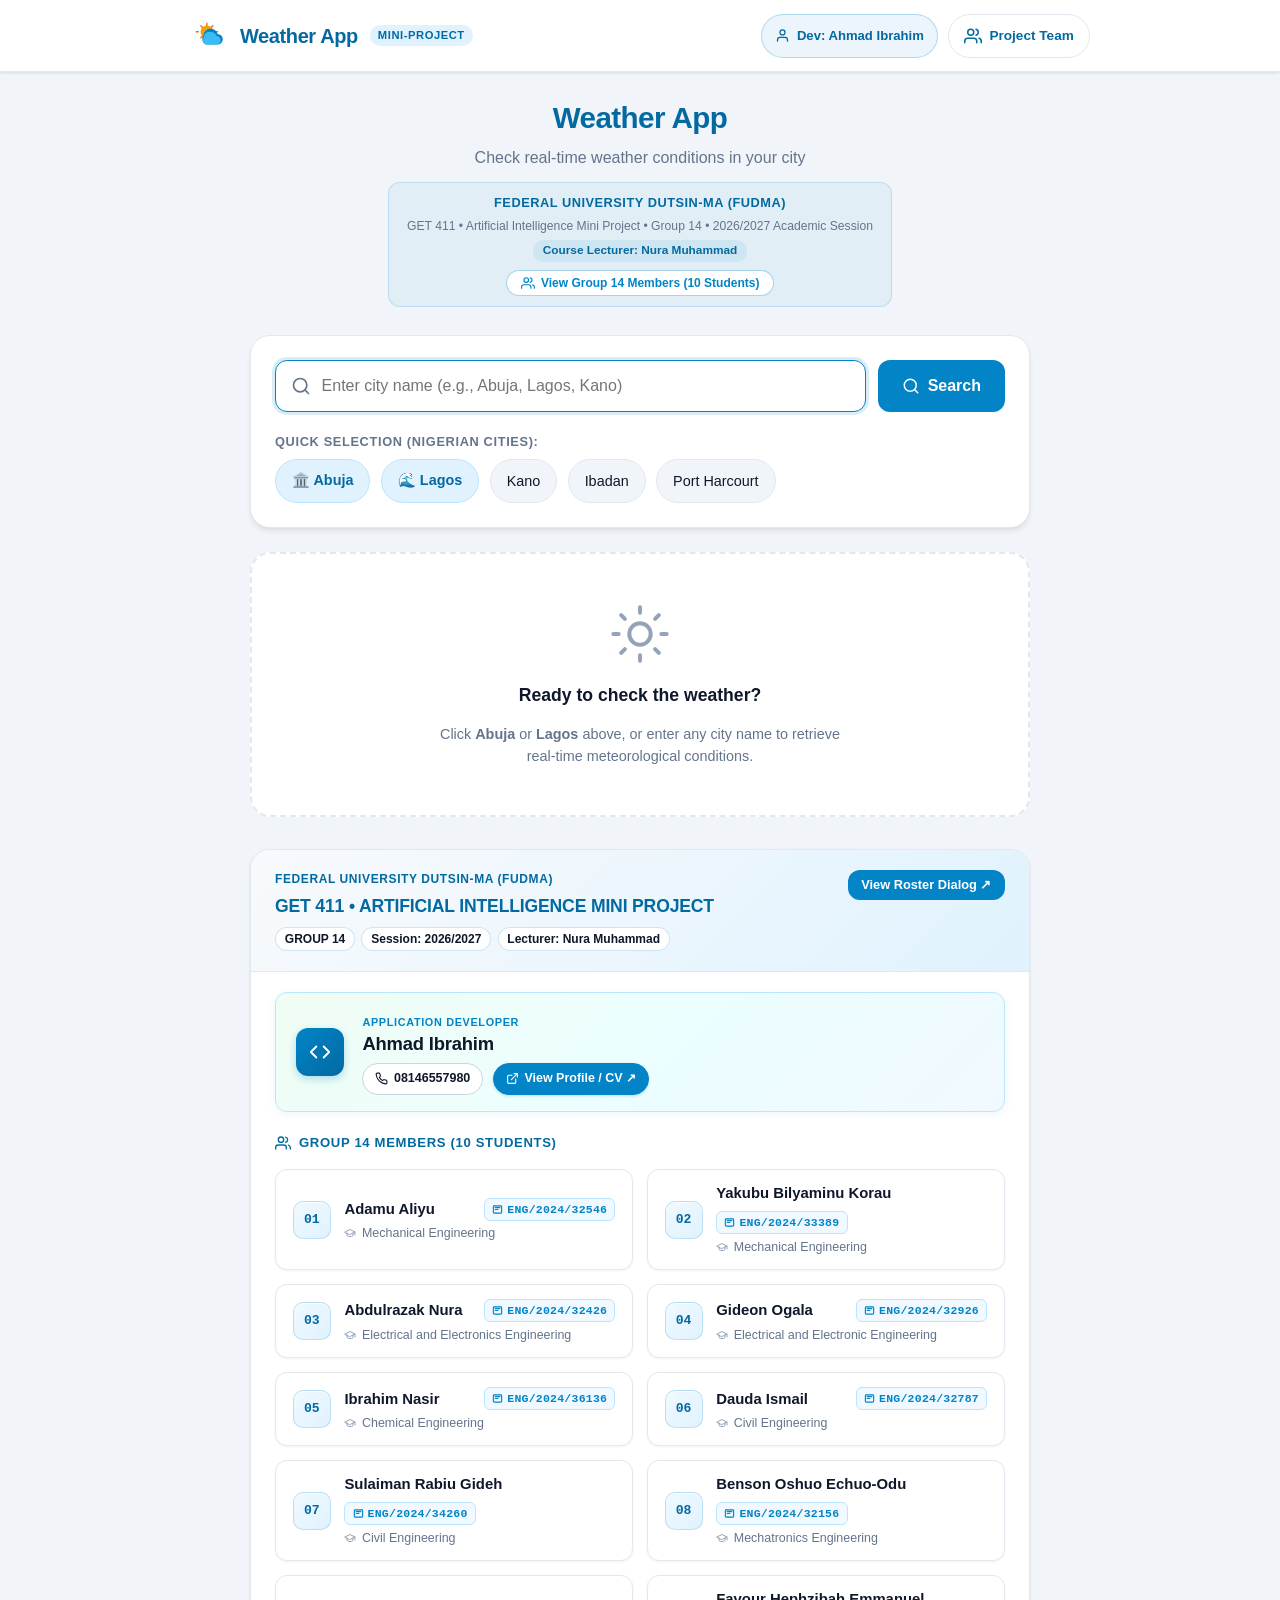
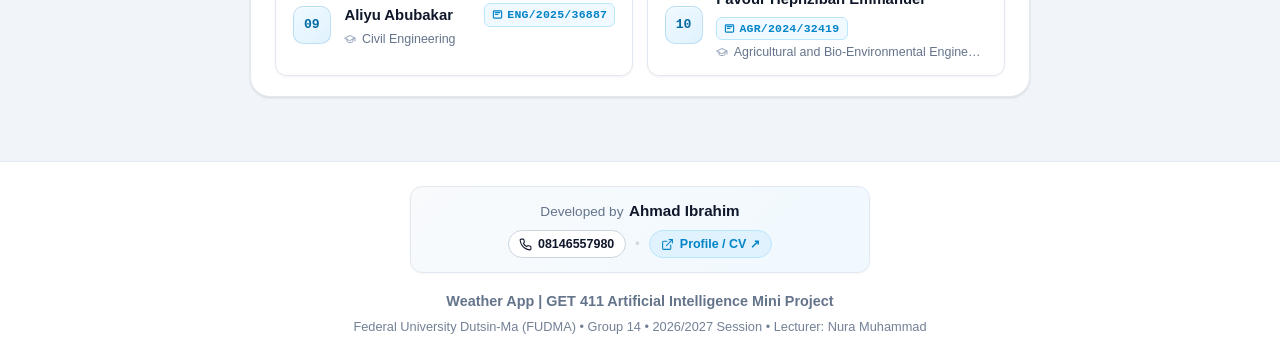
==== commit 02bc8c83: "feat: add AQI metrics and developer badge - Integrate Air Quality Index (AQI) display with dynamic c" ====
--- a/index.html
+++ b/index.html
@@ -41,15 +41,24 @@
           <span class="brand-title">Weather App</span>
           <span class="brand-badge">Mini-Project</span>
         </div>
-        <button id="openTeamModalBtn" class="team-btn" type="button" aria-haspopup="dialog" aria-controls="teamModal" aria-label="View Project Team">
-          <svg xmlns="http://www.w3.org/2000/svg" width="18" height="18" viewBox="0 0 24 24" fill="none" stroke="currentColor" stroke-width="2" stroke-linecap="round" stroke-linejoin="round">
-            <path d="M17 21v-2a4 4 0 0 0-4-4H5a4 4 0 0 0-4 4v2"></path>
-            <circle cx="9" cy="7" r="4"></circle>
-            <path d="M23 21v-2a4 4 0 0 0-3-3.87"></path>
-            <path d="M16 3.13a4 4 0 0 1 0 7.75"></path>
-          </svg>
-          <span>Project Team</span>
-        </button>
+        <div class="header-actions">
+          <a href="https://ahmad-ibrahim-cv.vercel.app/" target="_blank" rel="noopener noreferrer" class="dev-header-badge" title="Developed by Ahmad Ibrahim (08146557980) - View Profile / CV">
+            <svg xmlns="http://www.w3.org/2000/svg" width="15" height="15" viewBox="0 0 24 24" fill="none" stroke="currentColor" stroke-width="2" stroke-linecap="round" stroke-linejoin="round" aria-hidden="true">
+              <path d="M20 21v-2a4 4 0 0 0-4-4H8a4 4 0 0 0-4 4v2"></path>
+              <circle cx="12" cy="7" r="4"></circle>
+            </svg>
+            <span class="dev-header-text">Dev: Ahmad Ibrahim</span>
+          </a>
+          <button id="openTeamModalBtn" class="team-btn" type="button" aria-haspopup="dialog" aria-controls="teamModal" aria-label="View Project Team">
+            <svg xmlns="http://www.w3.org/2000/svg" width="18" height="18" viewBox="0 0 24 24" fill="none" stroke="currentColor" stroke-width="2" stroke-linecap="round" stroke-linejoin="round">
+              <path d="M17 21v-2a4 4 0 0 0-4-4H5a4 4 0 0 0-4 4v2"></path>
+              <circle cx="9" cy="7" r="4"></circle>
+              <path d="M23 21v-2a4 4 0 0 0-3-3.87"></path>
+              <path d="M16 3.13a4 4 0 0 1 0 7.75"></path>
+            </svg>
+            <span>Project Team</span>
+          </button>
+        </div>
       </div>
     </header>
 
@@ -155,6 +164,26 @@
         </div>
       </section>
 
+      <!-- Severe Weather Alert Banner Notification -->
+      <aside id="severeAlertBanner" class="severe-alert-banner" role="alert" aria-live="assertive" style="display: none;">
+        <div class="severe-alert-icon-wrap" aria-hidden="true">
+          <svg class="severe-alert-icon" xmlns="http://www.w3.org/2000/svg" viewBox="0 0 24 24" fill="none" stroke="currentColor" stroke-width="2" stroke-linecap="round" stroke-linejoin="round">
+            <path d="m21.73 18-8-14a2 2 0 0 0-3.48 0l-8 14A2 2 0 0 0 4 21h16a2 2 0 0 0 1.73-3Z"></path>
+            <line x1="12" y1="9" x2="12" y2="13"></line>
+            <line x1="12" y1="17" x2="12.01" y2="17"></line>
+          </svg>
+        </div>
+        <div class="severe-alert-content">
+          <div class="severe-alert-header">
+            <span class="severe-alert-badge">Severe Weather Alert</span>
+            <span id="severeAlertSender" class="severe-alert-sender">Official Meteorological Service</span>
+          </div>
+          <h4 id="severeAlertEvent" class="severe-alert-title">Advisory Notice</h4>
+          <p id="severeAlertDesc" class="severe-alert-desc">Severe meteorological conditions reported for this region.</p>
+        </div>
+        <button id="dismissSevereAlertBtn" class="severe-alert-dismiss" type="button" aria-label="Dismiss severe weather alert">&times;</button>
+      </aside>
+
       <!-- Weather Presentation Card -->
       <article id="weatherCard" class="weather-card">
         <!-- Card Header: City, Country, Date -->
@@ -180,6 +209,21 @@
                 <span class="unit-toggle-option" id="unitOptF">°F</span>
               </button>
             </div>
+            <!-- Share Weather Summary Button -->
+            <button 
+              type="button" 
+              id="shareWeatherBtn" 
+              class="share-weather-btn" 
+              title="Copy weather summary to clipboard" 
+              aria-label="Copy current weather summary to clipboard"
+            >
+              <svg class="share-icon" xmlns="http://www.w3.org/2000/svg" width="15" height="15" viewBox="0 0 24 24" fill="none" stroke="currentColor" stroke-width="2" stroke-linecap="round" stroke-linejoin="round" aria-hidden="true">
+                <path d="M4 12v8a2 2 0 0 0 2 2h12a2 2 0 0 0 2-2v-8"></path>
+                <polyline points="16 6 12 2 8 6"></polyline>
+                <line x1="12" y1="2" x2="12" y2="15"></line>
+              </svg>
+              <span id="shareBtnText">Share</span>
+            </button>
             <span class="weather-badge">Real-time</span>
           </div>
         </div>
@@ -277,6 +321,23 @@
               <div class="metric-value-wrap">
                 <span id="uvIndexValue" class="metric-value">6.2</span>
                 <span id="uvIndexRisk" class="uv-risk-badge uv-high">High</span>
+              </div>
+            </div>
+          </div>
+
+          <!-- Air Quality Index (AQI) -->
+          <div class="metric-card" id="aqiMetricCard">
+            <div class="metric-icon-wrap metric-icon-aqi" aria-hidden="true">
+              <svg xmlns="http://www.w3.org/2000/svg" viewBox="0 0 24 24" fill="none" stroke="currentColor" stroke-width="2" stroke-linecap="round" stroke-linejoin="round">
+                <path d="M7 16a4 4 0 0 1-.88-7.903A5 5 0 1 1 15.9 6L16 6a5 5 0 0 1 1 9.9"></path>
+                <path d="m8 19 2 2 4-4"></path>
+              </svg>
+            </div>
+            <div class="metric-details">
+              <span class="metric-label">Air Quality (AQI)</span>
+              <div class="metric-value-wrap">
+                <span id="aqiIndexValue" class="metric-value">1</span>
+                <span id="aqiRiskBadge" class="aqi-badge aqi-good">Good</span>
               </div>
             </div>
           </div>
@@ -338,6 +399,36 @@
           </div>
 
           <div class="academic-card-body">
+            <!-- Developer Attribution Card -->
+            <div class="developer-attribution-card">
+              <div class="developer-card-avatar" aria-hidden="true">
+                <svg xmlns="http://www.w3.org/2000/svg" width="22" height="22" viewBox="0 0 24 24" fill="none" stroke="currentColor" stroke-width="2" stroke-linecap="round" stroke-linejoin="round">
+                  <polyline points="16 18 22 12 16 6"></polyline>
+                  <polyline points="8 6 2 12 8 18"></polyline>
+                </svg>
+              </div>
+              <div class="developer-card-content">
+                <div class="developer-role-tag">APPLICATION DEVELOPER</div>
+                <h4 class="developer-card-name">Ahmad Ibrahim</h4>
+                <div class="developer-card-meta">
+                  <a href="tel:08146557980" class="developer-meta-btn developer-phone-btn" title="Call Ahmad Ibrahim">
+                    <svg xmlns="http://www.w3.org/2000/svg" width="13" height="13" viewBox="0 0 24 24" fill="none" stroke="currentColor" stroke-width="2" stroke-linecap="round" stroke-linejoin="round" aria-hidden="true">
+                      <path d="M22 16.92v3a2 2 0 0 1-2.18 2 19.79 19.79 0 0 1-8.63-3.07 19.5 19.5 0 0 1-6-6 19.79 19.79 0 0 1-3.07-8.67A2 2 0 0 1 4.11 2h3a2 2 0 0 1 2 1.72 12.84 12.84 0 0 0 .7 2.81 2 2 0 0 1-.45 2.11L8.09 9.91a16 16 0 0 0 6 6l1.27-1.27a2 2 0 0 1 2.11-.45 12.84 12.84 0 0 0 2.81.7A2 2 0 0 1 22 16.92z"></path>
+                    </svg>
+                    <span>08146557980</span>
+                  </a>
+                  <a href="https://ahmad-ibrahim-cv.vercel.app/" target="_blank" rel="noopener noreferrer" class="developer-meta-btn developer-cv-btn" title="Visit Ahmad Ibrahim Portfolio / CV">
+                    <svg xmlns="http://www.w3.org/2000/svg" width="13" height="13" viewBox="0 0 24 24" fill="none" stroke="currentColor" stroke-width="2" stroke-linecap="round" stroke-linejoin="round" aria-hidden="true">
+                      <path d="M18 13v6a2 2 0 0 1-2 2H5a2 2 0 0 1-2-2V8a2 2 0 0 1 2-2h6"></path>
+                      <polyline points="15 3 21 3 21 9"></polyline>
+                      <line x1="10" y1="14" x2="21" y2="3"></line>
+                    </svg>
+                    <span>View Profile / CV ↗</span>
+                  </a>
+                </div>
+              </div>
+            </div>
+
             <h4 class="academic-roster-title">
               <svg xmlns="http://www.w3.org/2000/svg" width="16" height="16" viewBox="0 0 24 24" fill="none" stroke="currentColor" stroke-width="2" stroke-linecap="round" stroke-linejoin="round">
                 <path d="M17 21v-2a4 4 0 0 0-4-4H5a4 4 0 0 0-4 4v2"></path>
@@ -576,6 +667,36 @@
 
         <!-- Modal Body: Group Members -->
         <div class="team-modal-body">
+          <!-- Developer Attribution Card in Modal -->
+          <div class="developer-attribution-card developer-modal-card">
+            <div class="developer-card-avatar" aria-hidden="true">
+              <svg xmlns="http://www.w3.org/2000/svg" width="22" height="22" viewBox="0 0 24 24" fill="none" stroke="currentColor" stroke-width="2" stroke-linecap="round" stroke-linejoin="round">
+                <polyline points="16 18 22 12 16 6"></polyline>
+                <polyline points="8 6 2 12 8 18"></polyline>
+              </svg>
+            </div>
+            <div class="developer-card-content">
+              <div class="developer-role-tag">APPLICATION DEVELOPER</div>
+              <h4 class="developer-card-name">Ahmad Ibrahim</h4>
+              <div class="developer-card-meta">
+                <a href="tel:08146557980" class="developer-meta-btn developer-phone-btn" title="Call Ahmad Ibrahim">
+                  <svg xmlns="http://www.w3.org/2000/svg" width="13" height="13" viewBox="0 0 24 24" fill="none" stroke="currentColor" stroke-width="2" stroke-linecap="round" stroke-linejoin="round" aria-hidden="true">
+                    <path d="M22 16.92v3a2 2 0 0 1-2.18 2 19.79 19.79 0 0 1-8.63-3.07 19.5 19.5 0 0 1-6-6 19.79 19.79 0 0 1-3.07-8.67A2 2 0 0 1 4.11 2h3a2 2 0 0 1 2 1.72 12.84 12.84 0 0 0 .7 2.81 2 2 0 0 1-.45 2.11L8.09 9.91a16 16 0 0 0 6 6l1.27-1.27a2 2 0 0 1 2.11-.45 12.84 12.84 0 0 0 2.81.7A2 2 0 0 1 22 16.92z"></path>
+                  </svg>
+                  <span>08146557980</span>
+                </a>
+                <a href="https://ahmad-ibrahim-cv.vercel.app/" target="_blank" rel="noopener noreferrer" class="developer-meta-btn developer-cv-btn" title="Visit Ahmad Ibrahim Portfolio / CV">
+                  <svg xmlns="http://www.w3.org/2000/svg" width="13" height="13" viewBox="0 0 24 24" fill="none" stroke="currentColor" stroke-width="2" stroke-linecap="round" stroke-linejoin="round" aria-hidden="true">
+                    <path d="M18 13v6a2 2 0 0 1-2 2H5a2 2 0 0 1-2-2V8a2 2 0 0 1 2-2h6"></path>
+                    <polyline points="15 3 21 3 21 9"></polyline>
+                    <line x1="10" y1="14" x2="21" y2="3"></line>
+                  </svg>
+                  <span>View Profile / CV ↗</span>
+                </a>
+              </div>
+            </div>
+          </div>
+
           <div class="team-section-heading">
             <svg xmlns="http://www.w3.org/2000/svg" width="16" height="16" viewBox="0 0 24 24" fill="none" stroke="currentColor" stroke-width="2" stroke-linecap="round" stroke-linejoin="round">
               <path d="M17 21v-2a4 4 0 0 0-4-4H5a4 4 0 0 0-4 4v2"></path>
@@ -797,8 +918,39 @@
       </div>
     </div>
 
-    <!-- Required Academic Footer -->
+    <!-- Toast Notification for Copy / Feedback -->
+    <div id="toastNotification" class="toast-notification" role="status" aria-live="polite">
+      <svg class="toast-icon" xmlns="http://www.w3.org/2000/svg" width="18" height="18" viewBox="0 0 24 24" fill="none" stroke="currentColor" stroke-width="2.5" stroke-linecap="round" stroke-linejoin="round" aria-hidden="true">
+        <path d="M20 6 9 17l-5-5"></path>
+      </svg>
+      <span id="toastMessage" class="toast-message">Weather summary copied to clipboard!</span>
+    </div>
+
+    <!-- Required Academic & Developer Footer -->
     <footer class="footer">
+      <div class="developer-footer-card">
+        <div class="developer-footer-header">
+          <span class="developer-footer-label">Developed by</span>
+          <strong class="developer-footer-name">Ahmad Ibrahim</strong>
+        </div>
+        <div class="developer-footer-links">
+          <a href="tel:08146557980" class="developer-footer-pill" title="Call Ahmad Ibrahim">
+            <svg xmlns="http://www.w3.org/2000/svg" width="13" height="13" viewBox="0 0 24 24" fill="none" stroke="currentColor" stroke-width="2" stroke-linecap="round" stroke-linejoin="round" aria-hidden="true">
+              <path d="M22 16.92v3a2 2 0 0 1-2.18 2 19.79 19.79 0 0 1-8.63-3.07 19.5 19.5 0 0 1-6-6 19.79 19.79 0 0 1-3.07-8.67A2 2 0 0 1 4.11 2h3a2 2 0 0 1 2 1.72 12.84 12.84 0 0 0 .7 2.81 2 2 0 0 1-.45 2.11L8.09 9.91a16 16 0 0 0 6 6l1.27-1.27a2 2 0 0 1 2.11-.45 12.84 12.84 0 0 0 2.81.7A2 2 0 0 1 22 16.92z"></path>
+            </svg>
+            <span>08146557980</span>
+          </a>
+          <span class="developer-footer-sep" aria-hidden="true">•</span>
+          <a href="https://ahmad-ibrahim-cv.vercel.app/" target="_blank" rel="noopener noreferrer" class="developer-footer-cv-btn" title="View Ahmad Ibrahim's CV / Profile">
+            <svg xmlns="http://www.w3.org/2000/svg" width="13" height="13" viewBox="0 0 24 24" fill="none" stroke="currentColor" stroke-width="2" stroke-linecap="round" stroke-linejoin="round" aria-hidden="true">
+              <path d="M18 13v6a2 2 0 0 1-2 2H5a2 2 0 0 1-2-2V8a2 2 0 0 1 2-2h6"></path>
+              <polyline points="15 3 21 3 21 9"></polyline>
+              <line x1="10" y1="14" x2="21" y2="3"></line>
+            </svg>
+            <span>Profile / CV ↗</span>
+          </a>
+        </div>
+      </div>
       <p class="footer-text">Weather App | GET 411 Artificial Intelligence Mini Project</p>
       <p class="footer-subtext">Federal University Dutsin-Ma (FUDMA) • Group 14 • 2026/2027 Session • Lecturer: Nura Muhammad</p>
     </footer>
--- a/css/style.css
+++ b/css/style.css
@@ -154,6 +154,41 @@
   transform: translateY(-1px);
 }
 
+.header-actions {
+  display: flex;
+  align-items: center;
+  gap: 0.6rem;
+  flex-wrap: wrap;
+}
+
+.dev-header-badge {
+  background: rgba(2, 132, 199, 0.08);
+  border: 1.5px solid rgba(2, 132, 199, 0.25);
+  color: var(--primary-dark);
+  font-size: 0.82rem;
+  font-weight: 600;
+  padding: 0.45rem 0.85rem;
+  border-radius: var(--radius-full);
+  display: inline-flex;
+  align-items: center;
+  gap: 0.4rem;
+  text-decoration: none;
+  transition: var(--transition);
+  min-height: 44px;
+}
+
+.dev-header-badge:hover {
+  background: var(--primary);
+  border-color: var(--primary);
+  color: #ffffff;
+  transform: translateY(-1px);
+  box-shadow: 0 4px 10px rgba(2, 132, 199, 0.25);
+}
+
+.dev-header-badge:hover svg {
+  stroke: #ffffff;
+}
+
 .key-toggle-btn {
   background: transparent;
   border: 1px solid var(--border);
@@ -665,6 +700,138 @@
   font-size: 0.9rem;
   color: #7f1d1d;
   line-height: 1.4;
+}
+
+/* Severe Weather Alert Banner Notification */
+.severe-alert-banner {
+  background: #fff1f2;
+  border: 1px solid #fecdd3;
+  border-left: 5px solid #e11d48;
+  border-radius: var(--radius-md);
+  padding: 1rem 1.25rem;
+  margin-bottom: 1.25rem;
+  display: flex;
+  align-items: flex-start;
+  gap: 1rem;
+  box-shadow: 0 4px 14px -2px rgba(225, 29, 72, 0.14), 0 2px 4px -1px rgba(0, 0, 0, 0.04);
+  animation: slideDownFade 0.35s cubic-bezier(0.16, 1, 0.3, 1) forwards;
+  position: relative;
+  overflow: hidden;
+}
+
+@keyframes slideDownFade {
+  from {
+    opacity: 0;
+    transform: translateY(-8px);
+  }
+  to {
+    opacity: 1;
+    transform: translateY(0);
+  }
+}
+
+.severe-alert-icon-wrap {
+  width: 40px;
+  height: 40px;
+  border-radius: 10px;
+  background: #ffe4e6;
+  color: #e11d48;
+  display: flex;
+  align-items: center;
+  justify-content: center;
+  flex-shrink: 0;
+  border: 1px solid #fecdd3;
+  box-shadow: 0 1px 2px rgba(225, 29, 72, 0.1);
+}
+
+.severe-alert-icon {
+  width: 22px;
+  height: 22px;
+  animation: alertPulse 2s ease-in-out infinite;
+}
+
+@keyframes alertPulse {
+  0%, 100% {
+    transform: scale(1);
+  }
+  50% {
+    transform: scale(1.08);
+  }
+}
+
+.severe-alert-content {
+  flex: 1;
+  min-width: 0;
+  display: flex;
+  flex-direction: column;
+  gap: 0.25rem;
+}
+
+.severe-alert-header {
+  display: flex;
+  align-items: center;
+  gap: 0.6rem;
+  flex-wrap: wrap;
+}
+
+.severe-alert-badge {
+  font-size: 0.7rem;
+  font-weight: 800;
+  text-transform: uppercase;
+  letter-spacing: 0.05em;
+  background: #e11d48;
+  color: #ffffff;
+  padding: 0.15rem 0.55rem;
+  border-radius: var(--radius-full);
+  line-height: 1;
+}
+
+.severe-alert-sender {
+  font-size: 0.78rem;
+  font-weight: 600;
+  color: #9f1239;
+}
+
+.severe-alert-title {
+  font-size: 1.05rem;
+  font-weight: 800;
+  color: #881337;
+  line-height: 1.3;
+  margin: 0.15rem 0 0;
+}
+
+.severe-alert-desc {
+  font-size: 0.85rem;
+  color: #9f1239;
+  line-height: 1.45;
+  margin: 0.1rem 0 0;
+  word-break: break-word;
+}
+
+.severe-alert-dismiss {
+  background: transparent;
+  border: none;
+  color: #be123c;
+  font-size: 1.5rem;
+  line-height: 1;
+  cursor: pointer;
+  padding: 0.2rem 0.4rem;
+  border-radius: var(--radius-sm);
+  transition: all 0.2s ease;
+  flex-shrink: 0;
+  display: flex;
+  align-items: center;
+  justify-content: center;
+}
+
+.severe-alert-dismiss:hover {
+  background: rgba(225, 29, 72, 0.12);
+  color: #881337;
+}
+
+.severe-alert-dismiss:focus-visible {
+  outline: 2px solid #e11d48;
+  outline-offset: 2px;
 }
 
 /* Current Weather Display Card */
@@ -840,6 +1007,111 @@
   color: var(--primary-dark);
 }
 
+/* Share Weather Summary Button */
+.share-weather-btn {
+  display: inline-flex;
+  align-items: center;
+  justify-content: center;
+  gap: 0.45rem;
+  background: rgba(255, 255, 255, 0.22);
+  border: 1px solid rgba(255, 255, 255, 0.4);
+  color: #ffffff;
+  padding: 0.45rem 0.85rem;
+  border-radius: var(--radius-full);
+  font-size: 0.82rem;
+  font-weight: 700;
+  letter-spacing: 0.02em;
+  cursor: pointer;
+  min-height: 48px;
+  min-width: 48px;
+  box-sizing: border-box;
+  backdrop-filter: blur(6px);
+  -webkit-backdrop-filter: blur(6px);
+  box-shadow: 0 2px 6px rgba(0, 0, 0, 0.1);
+  transition: all 0.22s cubic-bezier(0.16, 1, 0.3, 1);
+  user-select: none;
+  touch-action: manipulation;
+  -webkit-tap-highlight-color: transparent;
+}
+
+.share-weather-btn:hover {
+  background: rgba(255, 255, 255, 0.35);
+  border-color: rgba(255, 255, 255, 0.65);
+  transform: translateY(-1px);
+  box-shadow: 0 4px 10px rgba(0, 0, 0, 0.15);
+}
+
+.share-weather-btn:active {
+  transform: translateY(0);
+}
+
+.share-weather-btn:focus-visible {
+  outline: 2px solid #ffffff;
+  outline-offset: 2px;
+}
+
+.share-weather-btn.copied {
+  background: #10b981;
+  border-color: #34d399;
+  color: #ffffff;
+  box-shadow: 0 0 14px rgba(16, 185, 129, 0.45);
+  animation: pulseSuccess 0.4s ease;
+}
+
+@keyframes pulseSuccess {
+  0% { transform: scale(1); }
+  50% { transform: scale(1.06); }
+  100% { transform: scale(1); }
+}
+
+.share-icon {
+  width: 15px;
+  height: 15px;
+  flex-shrink: 0;
+  transition: transform 0.2s ease;
+}
+
+/* Toast Notification */
+.toast-notification {
+  position: fixed;
+  bottom: 2rem;
+  left: 50%;
+  transform: translateX(-50%) translateY(25px);
+  background: #0f172a;
+  color: #f8fafc;
+  padding: 0.8rem 1.4rem;
+  border-radius: var(--radius-full);
+  box-shadow: 0 12px 28px -4px rgba(0, 0, 0, 0.35), 0 8px 12px -6px rgba(0, 0, 0, 0.2);
+  display: flex;
+  align-items: center;
+  gap: 0.65rem;
+  font-size: 0.88rem;
+  font-weight: 600;
+  z-index: 9999;
+  opacity: 0;
+  visibility: hidden;
+  transition: opacity 0.3s cubic-bezier(0.16, 1, 0.3, 1), transform 0.3s cubic-bezier(0.16, 1, 0.3, 1), visibility 0.3s ease;
+  pointer-events: none;
+  border: 1px solid rgba(255, 255, 255, 0.15);
+  backdrop-filter: blur(10px);
+  -webkit-backdrop-filter: blur(10px);
+  max-width: 90vw;
+  text-align: center;
+}
+
+.toast-notification.active {
+  opacity: 1;
+  visibility: visible;
+  transform: translateX(-50%) translateY(0);
+}
+
+.toast-icon {
+  color: #34d399;
+  width: 18px;
+  height: 18px;
+  flex-shrink: 0;
+}
+
 /* Weather Primary Display (Temp + Icon) */
 .weather-primary-body {
   padding: 1.75rem 2rem 1.5rem;
@@ -926,26 +1198,26 @@
   filter: drop-shadow(0 8px 14px rgba(2, 132, 199, 0.25));
 }
 
-/* Subtle animation when new weather icon data is loaded */
+/* Subtle entrance animation (fade-in & gentle scale-up) when new weather icon data is loaded */
 .weather-icon-img.animate-update {
-  animation: iconUpdateBounce 0.55s cubic-bezier(0.16, 1, 0.3, 1) both;
-}
-
-@keyframes iconUpdateBounce {
+  animation: iconEntrance 0.55s cubic-bezier(0.16, 1, 0.3, 1) both;
+}
+
+@keyframes iconEntrance {
   0% {
-    opacity: 0.2;
-    transform: scale(0.8) rotate(-7deg);
-  }
-  50% {
+    opacity: 0;
+    transform: scale(0.75) translateY(8px);
+    filter: drop-shadow(0 1px 2px rgba(0, 0, 0, 0.04));
+  }
+  60% {
     opacity: 0.95;
-    transform: scale(1.08) rotate(3deg);
-  }
-  75% {
-    transform: scale(0.98) rotate(-1deg);
+    transform: scale(1.05) translateY(-2px);
+    filter: drop-shadow(0 6px 12px rgba(2, 132, 199, 0.22));
   }
   100% {
     opacity: 1;
-    transform: scale(1) rotate(0deg);
+    transform: scale(1) translateY(0);
+    filter: drop-shadow(0 4px 6px rgba(0, 0, 0, 0.1));
   }
 }
 
@@ -955,7 +1227,10 @@
   .weather-card.animate-card,
   .current-temp.animate-update,
   .weather-icon-img.animate-update,
-  .unit-toggle-slider {
+  .unit-toggle-slider,
+  .share-weather-btn,
+  .share-weather-btn.copied,
+  .toast-notification {
     animation: none !important;
     transition: none !important;
   }
@@ -1083,6 +1358,54 @@
   background: #f3e8ff;
   color: #7e22ce;
   border: 1px solid #e9d5ff;
+}
+
+/* Air Quality Index (AQI) Styling */
+.metric-icon-aqi {
+  background: #f0fdf4;
+  color: #16a34a;
+}
+
+.aqi-badge {
+  font-size: 0.7rem;
+  font-weight: 700;
+  text-transform: uppercase;
+  letter-spacing: 0.04em;
+  padding: 0.12rem 0.45rem;
+  border-radius: var(--radius-full);
+  display: inline-flex;
+  align-items: center;
+  line-height: 1;
+}
+
+.aqi-badge.aqi-good {
+  background: #dcfce7;
+  color: #15803d;
+  border: 1px solid #bbf7d0;
+}
+
+.aqi-badge.aqi-fair {
+  background: #ecfccb;
+  color: #4d7c0f;
+  border: 1px solid #d9f99d;
+}
+
+.aqi-badge.aqi-moderate {
+  background: #fef9c3;
+  color: #a16207;
+  border: 1px solid #fef08a;
+}
+
+.aqi-badge.aqi-poor {
+  background: #ffedd5;
+  color: #c2410c;
+  border: 1px solid #fed7aa;
+}
+
+.aqi-badge.aqi-very-poor {
+  background: #fee2e2;
+  color: #b91c1c;
+  border: 1px solid #fecaca;
 }
 
 /* 5-Day Weather Forecast Section */
@@ -1731,6 +2054,199 @@
   opacity: 0.9;
 }
 
+/* Developer Attribution Card (Academic Section & Modal) */
+.developer-attribution-card {
+  background: linear-gradient(135deg, #f0fdf4 0%, #ecfeff 50%, #f0f9ff 100%);
+  border: 1.5px solid #bae6fd;
+  border-radius: var(--radius-md);
+  padding: 1rem 1.25rem;
+  margin-bottom: 1.35rem;
+  display: flex;
+  align-items: center;
+  gap: 1.15rem;
+  box-shadow: 0 2px 8px rgba(2, 132, 199, 0.08);
+  transition: var(--transition);
+}
+
+.developer-attribution-card:hover {
+  border-color: #38bdf8;
+  box-shadow: 0 4px 14px rgba(2, 132, 199, 0.16);
+  transform: translateY(-1px);
+}
+
+.developer-card-avatar {
+  width: 48px;
+  height: 48px;
+  border-radius: var(--radius-md);
+  background: linear-gradient(135deg, #0284c7, #0369a1);
+  color: #ffffff;
+  display: flex;
+  align-items: center;
+  justify-content: center;
+  flex-shrink: 0;
+  box-shadow: 0 3px 8px rgba(2, 132, 199, 0.28);
+}
+
+.developer-card-content {
+  flex: 1;
+  min-width: 0;
+}
+
+.developer-role-tag {
+  font-size: 0.68rem;
+  font-weight: 800;
+  letter-spacing: 0.06em;
+  color: #0284c7;
+  text-transform: uppercase;
+  display: inline-block;
+  margin-bottom: 0.15rem;
+}
+
+.developer-card-name {
+  font-size: 1.15rem;
+  font-weight: 800;
+  color: #0f172a;
+  margin: 0 0 0.45rem 0;
+  letter-spacing: -0.01em;
+  line-height: 1.2;
+}
+
+.developer-card-meta {
+  display: flex;
+  align-items: center;
+  gap: 0.6rem;
+  flex-wrap: wrap;
+}
+
+.developer-meta-btn {
+  display: inline-flex;
+  align-items: center;
+  gap: 0.35rem;
+  font-size: 0.78rem;
+  font-weight: 600;
+  padding: 0.28rem 0.75rem;
+  border-radius: var(--radius-full);
+  text-decoration: none;
+  transition: var(--transition);
+  min-height: 32px;
+}
+
+.developer-phone-btn {
+  background: #ffffff;
+  color: #0f172a;
+  border: 1px solid #cbd5e1;
+}
+
+.developer-phone-btn:hover {
+  background: #f8fafc;
+  border-color: #0284c7;
+  color: #0284c7;
+}
+
+.developer-cv-btn {
+  background: #0284c7;
+  color: #ffffff;
+  border: 1px solid #0284c7;
+  box-shadow: 0 1px 3px rgba(2, 132, 199, 0.25);
+}
+
+.developer-cv-btn:hover {
+  background: #0369a1;
+  border-color: #0369a1;
+  color: #ffffff;
+  transform: translateY(-1px);
+  box-shadow: 0 3px 8px rgba(2, 132, 199, 0.35);
+}
+
+/* Developer Footer Card */
+.developer-footer-card {
+  max-width: 460px;
+  margin: 0 auto 1.15rem auto;
+  background: linear-gradient(135deg, #f8fafc 0%, #f0f9ff 100%);
+  border: 1px solid #e2e8f0;
+  border-radius: var(--radius-md);
+  padding: 0.85rem 1.25rem;
+  display: flex;
+  flex-direction: column;
+  align-items: center;
+  gap: 0.45rem;
+  box-shadow: 0 1px 3px rgba(0, 0, 0, 0.04);
+}
+
+.developer-footer-header {
+  display: flex;
+  align-items: center;
+  gap: 0.35rem;
+  font-size: 0.85rem;
+  color: var(--text-muted);
+}
+
+.developer-footer-label {
+  font-weight: 500;
+}
+
+.developer-footer-name {
+  color: var(--text-main);
+  font-weight: 700;
+  font-size: 0.95rem;
+}
+
+.developer-footer-links {
+  display: flex;
+  align-items: center;
+  gap: 0.6rem;
+  flex-wrap: wrap;
+  justify-content: center;
+}
+
+.developer-footer-pill {
+  display: inline-flex;
+  align-items: center;
+  gap: 0.35rem;
+  font-size: 0.78rem;
+  font-weight: 600;
+  color: #0f172a;
+  background: #ffffff;
+  border: 1px solid #cbd5e1;
+  padding: 0.22rem 0.65rem;
+  border-radius: var(--radius-full);
+  text-decoration: none;
+  transition: var(--transition);
+}
+
+.developer-footer-pill:hover {
+  color: #0284c7;
+  border-color: #0284c7;
+  background: #f0f9ff;
+}
+
+.developer-footer-sep {
+  color: #cbd5e1;
+  font-size: 0.75rem;
+}
+
+.developer-footer-cv-btn {
+  display: inline-flex;
+  align-items: center;
+  gap: 0.35rem;
+  font-size: 0.78rem;
+  font-weight: 600;
+  color: #0284c7;
+  background: #e0f2fe;
+  border: 1px solid #bae6fd;
+  padding: 0.22rem 0.7rem;
+  border-radius: var(--radius-full);
+  text-decoration: none;
+  transition: var(--transition);
+}
+
+.developer-footer-cv-btn:hover {
+  background: #0284c7;
+  color: #ffffff;
+  border-color: #0284c7;
+  box-shadow: 0 2px 6px rgba(2, 132, 199, 0.25);
+}
+
 /* Responsive Media Queries */
 @media (min-width: 640px) {
   .weather-metrics-grid {
@@ -1818,5 +2334,29 @@
     line-height: 1.3;
     text-align: center;
   }
-}
-
+
+  .header-actions {
+    gap: 0.4rem;
+  }
+
+  .dev-header-badge {
+    padding: 0.35rem 0.65rem;
+    font-size: 0.78rem;
+  }
+
+  .developer-attribution-card {
+    flex-direction: column;
+    text-align: center;
+    gap: 0.75rem;
+    padding: 1rem 0.85rem;
+  }
+
+  .developer-card-meta {
+    justify-content: center;
+  }
+
+  .developer-footer-card {
+    padding: 0.75rem 0.85rem;
+  }
+}
+
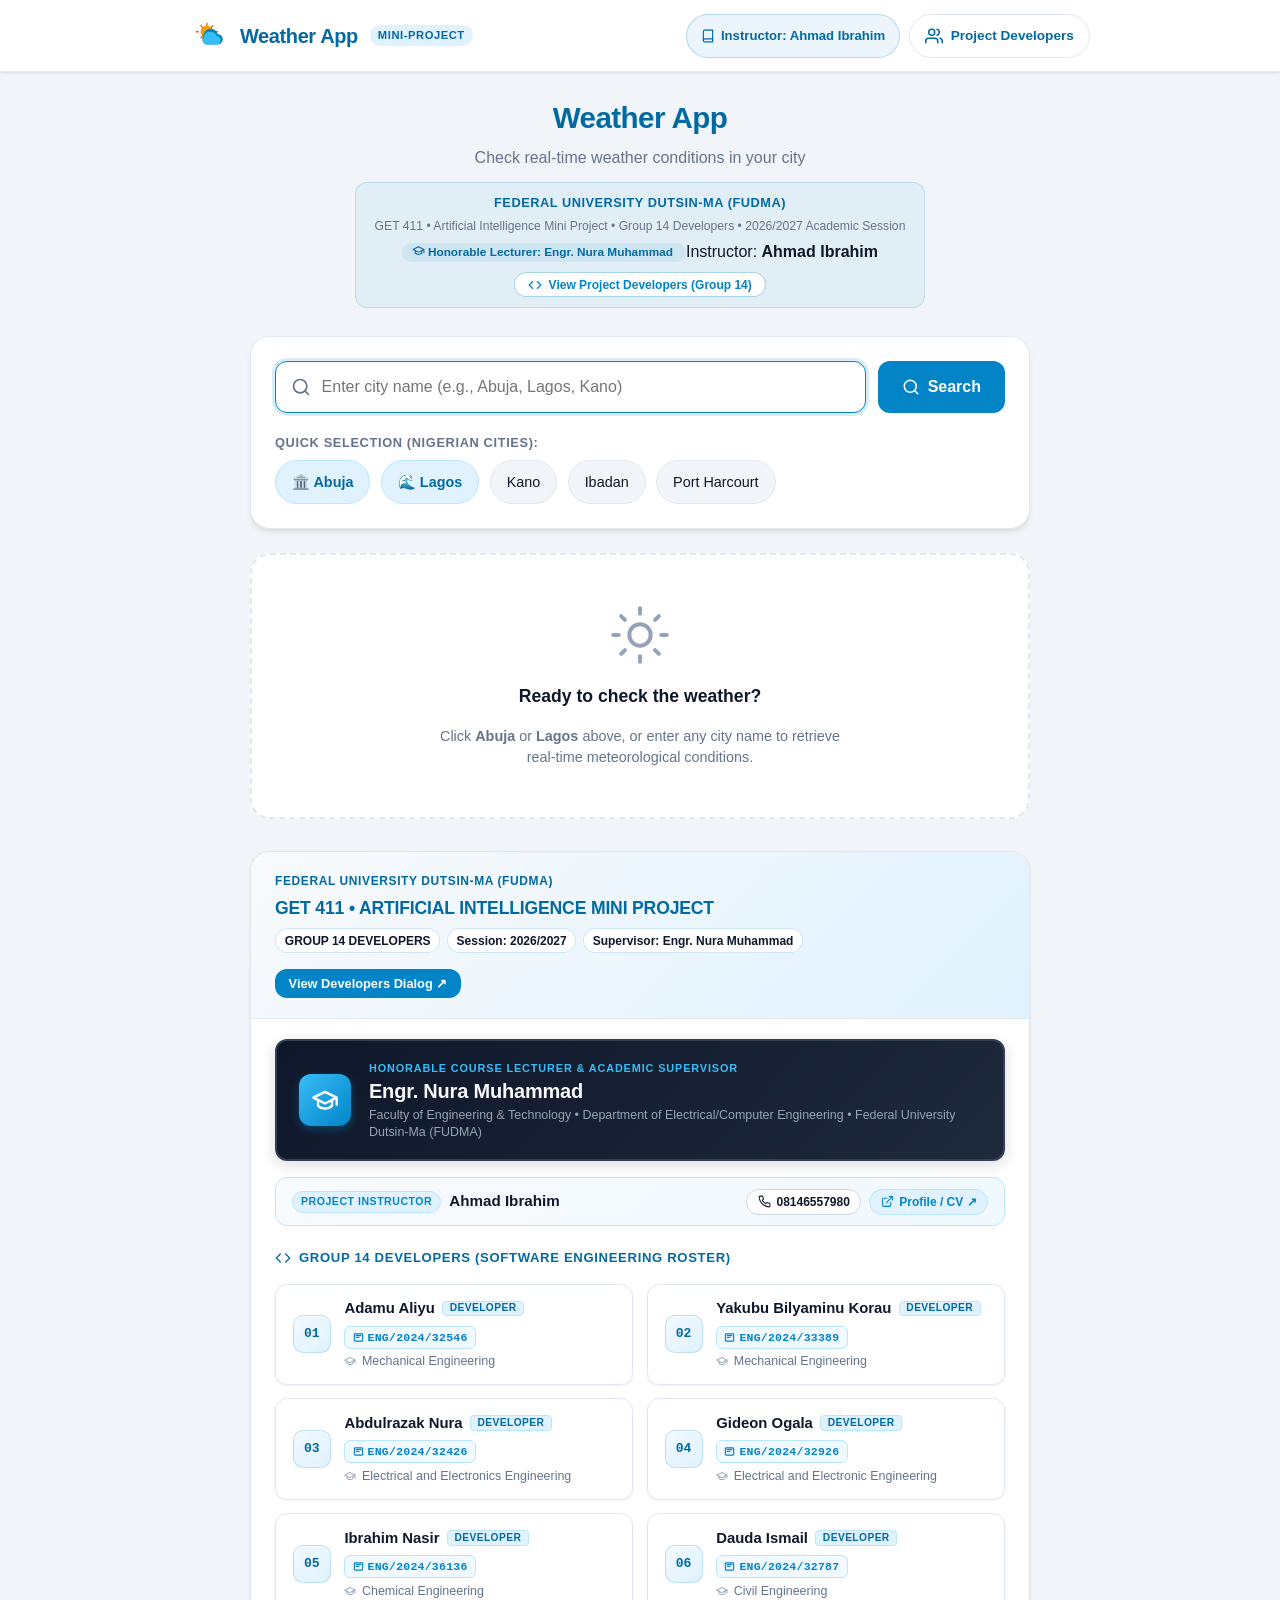
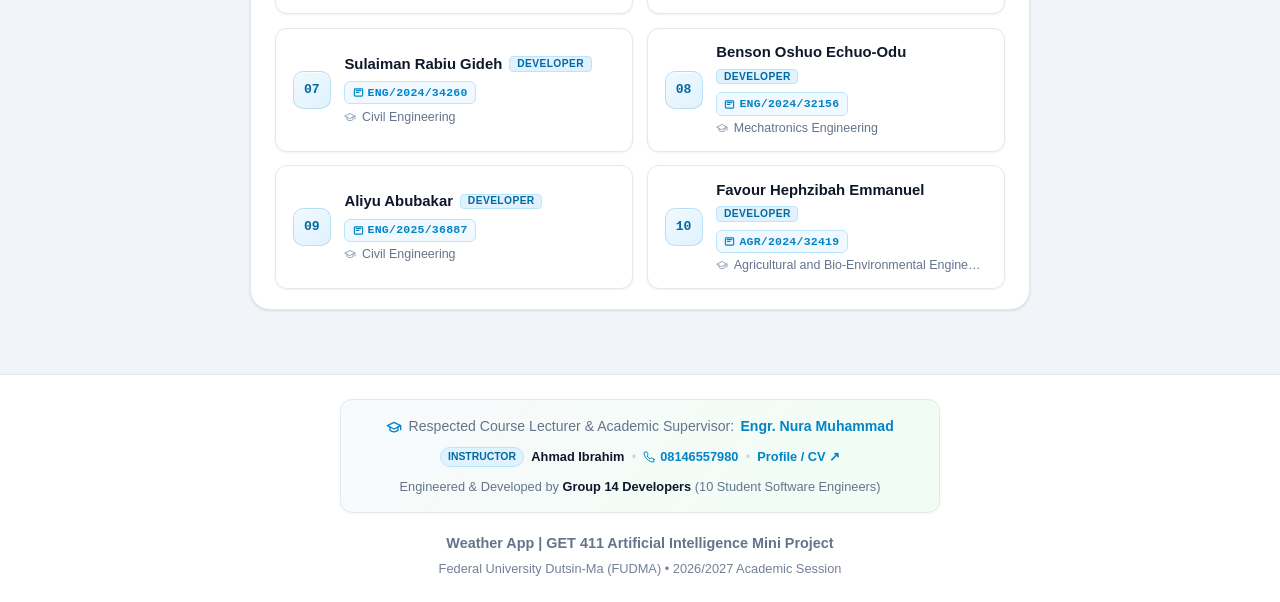
==== commit da715afe: "feat: integrate Leaflet.js for location visualization Added Leaflet.js mapping library and associate" ====
--- a/index.html
+++ b/index.html
@@ -13,6 +13,9 @@
   <link rel="apple-touch-icon" href="assets/icons/apple-touch-icon.png">
   <link rel="icon" type="image/svg+xml" href="assets/images/weather-logo.svg">
   <link rel="stylesheet" href="css/style.css">
+  <!-- Leaflet.js Interactive Mapping Library -->
+  <link rel="stylesheet" href="https://unpkg.com/leaflet@1.9.4/dist/leaflet.css" integrity="sha256-p4NxAoJBhIIN+hmNHrzRCf9tD/miZyoHS5obTRR9BMY=" crossorigin=""/>
+  <script src="https://unpkg.com/leaflet@1.9.4/dist/leaflet.js" integrity="sha256-20nQCchB9co0qIjJZRGuk2/Z9VM+kNiyxNV1lvTlZBo=" crossorigin=""></script>
 </head>
 <body>
   <div class="app-container">
@@ -42,21 +45,21 @@
           <span class="brand-badge">Mini-Project</span>
         </div>
         <div class="header-actions">
-          <a href="https://ahmad-ibrahim-cv.vercel.app/" target="_blank" rel="noopener noreferrer" class="dev-header-badge" title="Developed by Ahmad Ibrahim (08146557980) - View Profile / CV">
-            <svg xmlns="http://www.w3.org/2000/svg" width="15" height="15" viewBox="0 0 24 24" fill="none" stroke="currentColor" stroke-width="2" stroke-linecap="round" stroke-linejoin="round" aria-hidden="true">
-              <path d="M20 21v-2a4 4 0 0 0-4-4H8a4 4 0 0 0-4 4v2"></path>
-              <circle cx="12" cy="7" r="4"></circle>
+          <a href="https://ahmad-ibrahim-cv.vercel.app/" target="_blank" rel="noopener noreferrer" class="dev-header-badge" title="Project Instructor: Ahmad Ibrahim (08146557980) - View Profile / CV">
+            <svg xmlns="http://www.w3.org/2000/svg" width="14" height="14" viewBox="0 0 24 24" fill="none" stroke="currentColor" stroke-width="2" stroke-linecap="round" stroke-linejoin="round" aria-hidden="true">
+              <path d="M4 19.5A2.5 2.5 0 0 1 6.5 17H20"></path>
+              <path d="M6.5 2H20v20H6.5A2.5 2.5 0 0 1 4 19.5v-15A2.5 2.5 0 0 1 6.5 2z"></path>
             </svg>
-            <span class="dev-header-text">Dev: Ahmad Ibrahim</span>
+            <span class="dev-header-text">Instructor: Ahmad Ibrahim</span>
           </a>
-          <button id="openTeamModalBtn" class="team-btn" type="button" aria-haspopup="dialog" aria-controls="teamModal" aria-label="View Project Team">
+          <button id="openTeamModalBtn" class="team-btn" type="button" aria-haspopup="dialog" aria-controls="teamModal" aria-label="View Project Developers">
             <svg xmlns="http://www.w3.org/2000/svg" width="18" height="18" viewBox="0 0 24 24" fill="none" stroke="currentColor" stroke-width="2" stroke-linecap="round" stroke-linejoin="round">
               <path d="M17 21v-2a4 4 0 0 0-4-4H5a4 4 0 0 0-4 4v2"></path>
               <circle cx="9" cy="7" r="4"></circle>
               <path d="M23 21v-2a4 4 0 0 0-3-3.87"></path>
               <path d="M16 3.13a4 4 0 0 1 0 7.75"></path>
             </svg>
-            <span>Project Team</span>
+            <span>Project Developers</span>
           </button>
         </div>
       </div>
@@ -73,16 +76,22 @@
         <!-- Academic Project Identification -->
         <div class="academic-meta-strip">
           <span class="academic-inst">FEDERAL UNIVERSITY DUTSIN-MA (FUDMA)</span>
-          <span class="academic-sub">GET 411 • Artificial Intelligence Mini Project • Group 14 • 2026/2027 Academic Session</span>
-          <span class="academic-lecturer-tag">Course Lecturer: <strong>Nura Muhammad</strong></span>
-          <button id="heroTeamBtn" type="button" class="academic-view-btn" aria-label="View Group 14 Student Members">
+          <span class="academic-sub">GET 411 • Artificial Intelligence Mini Project • Group 14 Developers • 2026/2027 Academic Session</span>
+          <div class="academic-leadership-tags">
+            <span class="academic-lecturer-tag" title="Distinguished Course Lecturer & Academic Supervisor">
+              <svg xmlns="http://www.w3.org/2000/svg" width="13" height="13" viewBox="0 0 24 24" fill="none" stroke="currentColor" stroke-width="2" stroke-linecap="round" stroke-linejoin="round" aria-hidden="true"><path d="M22 10v6M2 10l10-5 10 5-10 5z"/><path d="M6 12v5c3 3 9 3 12 0v-5"/></svg>
+              Honorable Lecturer: <strong>Engr. Nura Muhammad</strong>
+            </span>
+            <span class="academic-instructor-tag" title="Project Instructor & Technical Lead">
+              Instructor: <strong>Ahmad Ibrahim</strong>
+            </span>
+          </div>
+          <button id="heroTeamBtn" type="button" class="academic-view-btn" aria-label="View Group 14 Project Developers">
             <svg xmlns="http://www.w3.org/2000/svg" width="14" height="14" viewBox="0 0 24 24" fill="none" stroke="currentColor" stroke-width="2" stroke-linecap="round" stroke-linejoin="round">
-              <path d="M17 21v-2a4 4 0 0 0-4-4H5a4 4 0 0 0-4 4v2"></path>
-              <circle cx="9" cy="7" r="4"></circle>
-              <path d="M23 21v-2a4 4 0 0 0-3-3.87"></path>
-              <path d="M16 3.13a4 4 0 0 1 0 7.75"></path>
+              <polyline points="16 18 22 12 16 6"></polyline>
+              <polyline points="8 6 2 12 8 18"></polyline>
             </svg>
-            <span>View Group 14 Members (10 Students)</span>
+            <span>View Project Developers (Group 14)</span>
           </button>
         </div>
       </section>
@@ -344,6 +353,20 @@
         </div>
       </article>
 
+      <!-- Contextual Weather Tip Helper Component -->
+      <aside id="weatherTipCard" class="weather-tip-card" role="note" aria-live="polite" style="display: none;">
+        <div class="weather-tip-icon-wrap" id="weatherTipIconWrap" aria-hidden="true">
+          <span id="weatherTipEmoji" class="weather-tip-emoji">💡</span>
+        </div>
+        <div class="weather-tip-body">
+          <div class="weather-tip-badge-row">
+            <span class="weather-tip-badge">CONTEXTUAL ADVICE</span>
+            <span id="weatherTipCategory" class="weather-tip-category">Weather Tip</span>
+          </div>
+          <p id="weatherTipText" class="weather-tip-text">Stay hydrated and carry an umbrella!</p>
+        </div>
+      </aside>
+
       <!-- 5-Day Weather Forecast Section -->
       <section id="forecastSection" class="forecast-section" aria-label="5-Day Weather Forecast">
         <div class="forecast-header">
@@ -359,6 +382,77 @@
           <span class="forecast-badge">Upcoming High &amp; Low</span>
         </div>
         <div id="forecastGrid" class="forecast-grid"></div>
+      </section>
+
+      <!-- Geographical Location Mini-Map Section (Leaflet.js) -->
+      <section id="locationMapSection" class="location-map-section" aria-label="City Geographical Location" style="display: none;">
+        <div class="map-card-header">
+          <div class="map-title-wrap">
+            <div class="map-icon-bubble" aria-hidden="true">
+              <svg xmlns="http://www.w3.org/2000/svg" width="18" height="18" viewBox="0 0 24 24" fill="none" stroke="currentColor" stroke-width="2" stroke-linecap="round" stroke-linejoin="round">
+                <polygon points="1 6 1 22 8 18 16 22 23 18 23 2 16 6 8 2 1 6"></polygon>
+                <line x1="8" y1="2" x2="8" y2="18"></line>
+                <line x1="16" y1="6" x2="16" y2="22"></line>
+              </svg>
+            </div>
+            <div>
+              <h3 class="map-card-title">Geographical Location &amp; Coordinates</h3>
+              <p class="map-card-subtitle">Interactive Leaflet.js Mini-Map pinpointing selected municipality</p>
+            </div>
+          </div>
+          <div class="map-meta-badges">
+            <span id="mapCityBadge" class="map-city-badge">Abuja, NG</span>
+            <span id="mapCoordsBadge" class="map-coords-badge">9.0765° N, 7.3986° E</span>
+          </div>
+        </div>
+
+        <div class="map-container-wrapper">
+          <div id="cityMiniMap" class="city-mini-map" role="region" aria-label="Interactive city mini-map"></div>
+          
+          <!-- Map Floating Overlay Controls -->
+          <div class="map-floating-overlay">
+            <div class="map-overlay-info">
+              <div class="map-overlay-pin-indicator" aria-hidden="true"></div>
+              <div>
+                <strong id="mapOverlayTitle" class="map-overlay-title">Abuja, Nigeria</strong>
+                <span id="mapOverlayCoords" class="map-overlay-coords">Lat: 9.0765 • Lon: 7.3986</span>
+              </div>
+            </div>
+            <div class="map-overlay-actions">
+              <button type="button" id="mapRecenterBtn" class="map-action-btn" title="Recenter map on city pin" aria-label="Recenter map on city marker">
+                <svg xmlns="http://www.w3.org/2000/svg" width="13" height="13" viewBox="0 0 24 24" fill="none" stroke="currentColor" stroke-width="2.5" stroke-linecap="round" stroke-linejoin="round" aria-hidden="true">
+                  <circle cx="12" cy="12" r="10"></circle>
+                  <circle cx="12" cy="12" r="3"></circle>
+                </svg>
+                <span>Recenter</span>
+              </button>
+              <div class="map-zoom-group">
+                <button type="button" id="mapZoomInBtn" class="map-zoom-btn" title="Zoom in" aria-label="Zoom in">+</button>
+                <button type="button" id="mapZoomOutBtn" class="map-zoom-btn" title="Zoom out" aria-label="Zoom out">−</button>
+              </div>
+            </div>
+          </div>
+        </div>
+        
+        <!-- Coordinates & Metadata Footer Details -->
+        <div class="map-card-footer">
+          <div class="map-footer-col">
+            <span class="map-footer-label">Latitude</span>
+            <span id="mapLatDisplay" class="map-footer-val">9.0765° N</span>
+          </div>
+          <div class="map-footer-col">
+            <span class="map-footer-label">Longitude</span>
+            <span id="mapLonDisplay" class="map-footer-val">7.3986° E</span>
+          </div>
+          <div class="map-footer-col">
+            <span class="map-footer-label">Mapping Engine</span>
+            <span class="map-footer-val">Leaflet.js v1.9.4</span>
+          </div>
+          <div class="map-footer-col">
+            <span class="map-footer-label">Tile Source</span>
+            <span class="map-footer-val">OpenStreetMap</span>
+          </div>
+        </div>
       </section>
 
       <!-- Initial Welcome State (Before any search) -->
@@ -388,55 +482,62 @@
               <span class="academic-inst-badge-inline">FEDERAL UNIVERSITY DUTSIN-MA (FUDMA)</span>
               <h3 class="academic-card-heading">GET 411 • ARTIFICIAL INTELLIGENCE MINI PROJECT</h3>
               <div class="academic-meta-inline">
-                <span class="academic-chip">GROUP 14</span>
+                <span class="academic-chip">GROUP 14 DEVELOPERS</span>
                 <span class="academic-chip">Session: 2026/2027</span>
-                <span class="academic-chip">Lecturer: Nura Muhammad</span>
-              </div>
-            </div>
-            <button id="openModalFromSectionBtn" type="button" class="team-open-modal-action" aria-label="Open Fullscreen Roster Dialog">
-              <span>View Roster Dialog ↗</span>
+                <span class="academic-chip">Supervisor: Engr. Nura Muhammad</span>
+              </div>
+            </div>
+            <button id="openModalFromSectionBtn" type="button" class="team-open-modal-action" aria-label="Open Fullscreen Developers Dialog">
+              <span>View Developers Dialog ↗</span>
             </button>
           </div>
 
           <div class="academic-card-body">
-            <!-- Developer Attribution Card -->
-            <div class="developer-attribution-card">
-              <div class="developer-card-avatar" aria-hidden="true">
-                <svg xmlns="http://www.w3.org/2000/svg" width="22" height="22" viewBox="0 0 24 24" fill="none" stroke="currentColor" stroke-width="2" stroke-linecap="round" stroke-linejoin="round">
-                  <polyline points="16 18 22 12 16 6"></polyline>
-                  <polyline points="8 6 2 12 8 18"></polyline>
+            <!-- Honorable Course Lecturer & Academic Supervisor Banner -->
+            <div class="lecturer-honorable-banner">
+              <div class="lecturer-honorable-badge" aria-hidden="true">
+                <svg xmlns="http://www.w3.org/2000/svg" width="28" height="28" viewBox="0 0 24 24" fill="none" stroke="currentColor" stroke-width="2" stroke-linecap="round" stroke-linejoin="round">
+                  <path d="M22 10v6M2 10l10-5 10 5-10 5z"></path>
+                  <path d="M6 12v5c3 3 9 3 12 0v-5"></path>
                 </svg>
               </div>
-              <div class="developer-card-content">
-                <div class="developer-role-tag">APPLICATION DEVELOPER</div>
-                <h4 class="developer-card-name">Ahmad Ibrahim</h4>
-                <div class="developer-card-meta">
-                  <a href="tel:08146557980" class="developer-meta-btn developer-phone-btn" title="Call Ahmad Ibrahim">
-                    <svg xmlns="http://www.w3.org/2000/svg" width="13" height="13" viewBox="0 0 24 24" fill="none" stroke="currentColor" stroke-width="2" stroke-linecap="round" stroke-linejoin="round" aria-hidden="true">
-                      <path d="M22 16.92v3a2 2 0 0 1-2.18 2 19.79 19.79 0 0 1-8.63-3.07 19.5 19.5 0 0 1-6-6 19.79 19.79 0 0 1-3.07-8.67A2 2 0 0 1 4.11 2h3a2 2 0 0 1 2 1.72 12.84 12.84 0 0 0 .7 2.81 2 2 0 0 1-.45 2.11L8.09 9.91a16 16 0 0 0 6 6l1.27-1.27a2 2 0 0 1 2.11-.45 12.84 12.84 0 0 0 2.81.7A2 2 0 0 1 22 16.92z"></path>
-                    </svg>
-                    <span>08146557980</span>
-                  </a>
-                  <a href="https://ahmad-ibrahim-cv.vercel.app/" target="_blank" rel="noopener noreferrer" class="developer-meta-btn developer-cv-btn" title="Visit Ahmad Ibrahim Portfolio / CV">
-                    <svg xmlns="http://www.w3.org/2000/svg" width="13" height="13" viewBox="0 0 24 24" fill="none" stroke="currentColor" stroke-width="2" stroke-linecap="round" stroke-linejoin="round" aria-hidden="true">
-                      <path d="M18 13v6a2 2 0 0 1-2 2H5a2 2 0 0 1-2-2V8a2 2 0 0 1 2-2h6"></path>
-                      <polyline points="15 3 21 3 21 9"></polyline>
-                      <line x1="10" y1="14" x2="21" y2="3"></line>
-                    </svg>
-                    <span>View Profile / CV ↗</span>
-                  </a>
-                </div>
+              <div class="lecturer-honorable-content">
+                <span class="lecturer-honorable-tag">HONORABLE COURSE LECTURER &amp; ACADEMIC SUPERVISOR</span>
+                <h4 class="lecturer-honorable-name">Engr. Nura Muhammad</h4>
+                <p class="lecturer-honorable-dept">Faculty of Engineering &amp; Technology • Department of Electrical/Computer Engineering • Federal University Dutsin-Ma (FUDMA)</p>
+              </div>
+            </div>
+
+            <!-- Project Instructor & Technical Lead (Compact / Short Nerve) -->
+            <div class="instructor-compact-bar">
+              <div class="instructor-compact-left">
+                <span class="instructor-compact-badge">PROJECT INSTRUCTOR</span>
+                <strong class="instructor-compact-name">Ahmad Ibrahim</strong>
+              </div>
+              <div class="instructor-compact-right">
+                <a href="tel:08146557980" class="instructor-link-pill" title="Call Instructor Ahmad Ibrahim">
+                  <svg xmlns="http://www.w3.org/2000/svg" width="13" height="13" viewBox="0 0 24 24" fill="none" stroke="currentColor" stroke-width="2" stroke-linecap="round" stroke-linejoin="round" aria-hidden="true">
+                    <path d="M22 16.92v3a2 2 0 0 1-2.18 2 19.79 19.79 0 0 1-8.63-3.07 19.5 19.5 0 0 1-6-6 19.79 19.79 0 0 1-3.07-8.67A2 2 0 0 1 4.11 2h3a2 2 0 0 1 2 1.72 12.84 12.84 0 0 0 .7 2.81 2 2 0 0 1-.45 2.11L8.09 9.91a16 16 0 0 0 6 6l1.27-1.27a2 2 0 0 1 2.11-.45 12.84 12.84 0 0 0 2.81.7A2 2 0 0 1 22 16.92z"></path>
+                  </svg>
+                  <span>08146557980</span>
+                </a>
+                <a href="https://ahmad-ibrahim-cv.vercel.app/" target="_blank" rel="noopener noreferrer" class="instructor-cv-pill" title="View Instructor Profile / CV">
+                  <svg xmlns="http://www.w3.org/2000/svg" width="13" height="13" viewBox="0 0 24 24" fill="none" stroke="currentColor" stroke-width="2" stroke-linecap="round" stroke-linejoin="round" aria-hidden="true">
+                    <path d="M18 13v6a2 2 0 0 1-2 2H5a2 2 0 0 1-2-2V8a2 2 0 0 1 2-2h6"></path>
+                    <polyline points="15 3 21 3 21 9"></polyline>
+                    <line x1="10" y1="14" x2="21" y2="3"></line>
+                  </svg>
+                  <span>Profile / CV ↗</span>
+                </a>
               </div>
             </div>
 
             <h4 class="academic-roster-title">
               <svg xmlns="http://www.w3.org/2000/svg" width="16" height="16" viewBox="0 0 24 24" fill="none" stroke="currentColor" stroke-width="2" stroke-linecap="round" stroke-linejoin="round">
-                <path d="M17 21v-2a4 4 0 0 0-4-4H5a4 4 0 0 0-4 4v2"></path>
-                <circle cx="9" cy="7" r="4"></circle>
-                <path d="M23 21v-2a4 4 0 0 0-3-3.87"></path>
-                <path d="M16 3.13a4 4 0 0 1 0 7.75"></path>
+                <polyline points="16 18 22 12 16 6"></polyline>
+                <polyline points="8 6 2 12 8 18"></polyline>
               </svg>
-              <span>GROUP 14 MEMBERS (10 STUDENTS)</span>
+              <span>GROUP 14 DEVELOPERS (SOFTWARE ENGINEERING ROSTER)</span>
             </h4>
 
             <div class="team-members-grid">
@@ -447,7 +548,10 @@
                 </div>
                 <div class="member-info">
                   <div class="member-header">
-                    <h5 class="member-name">Adamu Aliyu</h5>
+                    <div class="member-name-wrap">
+                      <h5 class="member-name">Adamu Aliyu</h5>
+                      <span class="dev-role-badge">Developer</span>
+                    </div>
                     <span class="member-matric" title="Matriculation Number">
                       <svg xmlns="http://www.w3.org/2000/svg" width="11" height="11" viewBox="0 0 24 24" fill="none" stroke="currentColor" stroke-width="2.5" stroke-linecap="round" stroke-linejoin="round" aria-hidden="true"><rect x="3" y="4" width="18" height="16" rx="2"/><line x1="7" y1="8" x2="17" y2="8"/><line x1="7" y1="12" x2="13" y2="12"/></svg>
                       ENG/2024/32546
@@ -467,7 +571,10 @@
                 </div>
                 <div class="member-info">
                   <div class="member-header">
-                    <h5 class="member-name">Yakubu Bilyaminu Korau</h5>
+                    <div class="member-name-wrap">
+                      <h5 class="member-name">Yakubu Bilyaminu Korau</h5>
+                      <span class="dev-role-badge">Developer</span>
+                    </div>
                     <span class="member-matric" title="Matriculation Number">
                       <svg xmlns="http://www.w3.org/2000/svg" width="11" height="11" viewBox="0 0 24 24" fill="none" stroke="currentColor" stroke-width="2.5" stroke-linecap="round" stroke-linejoin="round" aria-hidden="true"><rect x="3" y="4" width="18" height="16" rx="2"/><line x1="7" y1="8" x2="17" y2="8"/><line x1="7" y1="12" x2="13" y2="12"/></svg>
                       ENG/2024/33389
@@ -487,7 +594,10 @@
                 </div>
                 <div class="member-info">
                   <div class="member-header">
-                    <h5 class="member-name">Abdulrazak Nura</h5>
+                    <div class="member-name-wrap">
+                      <h5 class="member-name">Abdulrazak Nura</h5>
+                      <span class="dev-role-badge">Developer</span>
+                    </div>
                     <span class="member-matric" title="Matriculation Number">
                       <svg xmlns="http://www.w3.org/2000/svg" width="11" height="11" viewBox="0 0 24 24" fill="none" stroke="currentColor" stroke-width="2.5" stroke-linecap="round" stroke-linejoin="round" aria-hidden="true"><rect x="3" y="4" width="18" height="16" rx="2"/><line x1="7" y1="8" x2="17" y2="8"/><line x1="7" y1="12" x2="13" y2="12"/></svg>
                       ENG/2024/32426
@@ -507,7 +617,10 @@
                 </div>
                 <div class="member-info">
                   <div class="member-header">
-                    <h5 class="member-name">Gideon Ogala</h5>
+                    <div class="member-name-wrap">
+                      <h5 class="member-name">Gideon Ogala</h5>
+                      <span class="dev-role-badge">Developer</span>
+                    </div>
                     <span class="member-matric" title="Matriculation Number">
                       <svg xmlns="http://www.w3.org/2000/svg" width="11" height="11" viewBox="0 0 24 24" fill="none" stroke="currentColor" stroke-width="2.5" stroke-linecap="round" stroke-linejoin="round" aria-hidden="true"><rect x="3" y="4" width="18" height="16" rx="2"/><line x1="7" y1="8" x2="17" y2="8"/><line x1="7" y1="12" x2="13" y2="12"/></svg>
                       ENG/2024/32926
@@ -527,7 +640,10 @@
                 </div>
                 <div class="member-info">
                   <div class="member-header">
-                    <h5 class="member-name">Ibrahim Nasir</h5>
+                    <div class="member-name-wrap">
+                      <h5 class="member-name">Ibrahim Nasir</h5>
+                      <span class="dev-role-badge">Developer</span>
+                    </div>
                     <span class="member-matric" title="Matriculation Number">
                       <svg xmlns="http://www.w3.org/2000/svg" width="11" height="11" viewBox="0 0 24 24" fill="none" stroke="currentColor" stroke-width="2.5" stroke-linecap="round" stroke-linejoin="round" aria-hidden="true"><rect x="3" y="4" width="18" height="16" rx="2"/><line x1="7" y1="8" x2="17" y2="8"/><line x1="7" y1="12" x2="13" y2="12"/></svg>
                       ENG/2024/36136
@@ -547,7 +663,10 @@
                 </div>
                 <div class="member-info">
                   <div class="member-header">
-                    <h5 class="member-name">Dauda Ismail</h5>
+                    <div class="member-name-wrap">
+                      <h5 class="member-name">Dauda Ismail</h5>
+                      <span class="dev-role-badge">Developer</span>
+                    </div>
                     <span class="member-matric" title="Matriculation Number">
                       <svg xmlns="http://www.w3.org/2000/svg" width="11" height="11" viewBox="0 0 24 24" fill="none" stroke="currentColor" stroke-width="2.5" stroke-linecap="round" stroke-linejoin="round" aria-hidden="true"><rect x="3" y="4" width="18" height="16" rx="2"/><line x1="7" y1="8" x2="17" y2="8"/><line x1="7" y1="12" x2="13" y2="12"/></svg>
                       ENG/2024/32787
@@ -567,7 +686,10 @@
                 </div>
                 <div class="member-info">
                   <div class="member-header">
-                    <h5 class="member-name">Sulaiman Rabiu Gideh</h5>
+                    <div class="member-name-wrap">
+                      <h5 class="member-name">Sulaiman Rabiu Gideh</h5>
+                      <span class="dev-role-badge">Developer</span>
+                    </div>
                     <span class="member-matric" title="Matriculation Number">
                       <svg xmlns="http://www.w3.org/2000/svg" width="11" height="11" viewBox="0 0 24 24" fill="none" stroke="currentColor" stroke-width="2.5" stroke-linecap="round" stroke-linejoin="round" aria-hidden="true"><rect x="3" y="4" width="18" height="16" rx="2"/><line x1="7" y1="8" x2="17" y2="8"/><line x1="7" y1="12" x2="13" y2="12"/></svg>
                       ENG/2024/34260
@@ -587,7 +709,10 @@
                 </div>
                 <div class="member-info">
                   <div class="member-header">
-                    <h5 class="member-name">Benson Oshuo Echuo-Odu</h5>
+                    <div class="member-name-wrap">
+                      <h5 class="member-name">Benson Oshuo Echuo-Odu</h5>
+                      <span class="dev-role-badge">Developer</span>
+                    </div>
                     <span class="member-matric" title="Matriculation Number">
                       <svg xmlns="http://www.w3.org/2000/svg" width="11" height="11" viewBox="0 0 24 24" fill="none" stroke="currentColor" stroke-width="2.5" stroke-linecap="round" stroke-linejoin="round" aria-hidden="true"><rect x="3" y="4" width="18" height="16" rx="2"/><line x1="7" y1="8" x2="17" y2="8"/><line x1="7" y1="12" x2="13" y2="12"/></svg>
                       ENG/2024/32156
@@ -607,7 +732,10 @@
                 </div>
                 <div class="member-info">
                   <div class="member-header">
-                    <h5 class="member-name">Aliyu Abubakar</h5>
+                    <div class="member-name-wrap">
+                      <h5 class="member-name">Aliyu Abubakar</h5>
+                      <span class="dev-role-badge">Developer</span>
+                    </div>
                     <span class="member-matric" title="Matriculation Number">
                       <svg xmlns="http://www.w3.org/2000/svg" width="11" height="11" viewBox="0 0 24 24" fill="none" stroke="currentColor" stroke-width="2.5" stroke-linecap="round" stroke-linejoin="round" aria-hidden="true"><rect x="3" y="4" width="18" height="16" rx="2"/><line x1="7" y1="8" x2="17" y2="8"/><line x1="7" y1="12" x2="13" y2="12"/></svg>
                       ENG/2025/36887
@@ -627,7 +755,10 @@
                 </div>
                 <div class="member-info">
                   <div class="member-header">
-                    <h5 class="member-name">Favour Hephzibah Emmanuel</h5>
+                    <div class="member-name-wrap">
+                      <h5 class="member-name">Favour Hephzibah Emmanuel</h5>
+                      <span class="dev-role-badge">Developer</span>
+                    </div>
                     <span class="member-matric" title="Matriculation Number">
                       <svg xmlns="http://www.w3.org/2000/svg" width="11" height="11" viewBox="0 0 24 24" fill="none" stroke="currentColor" stroke-width="2.5" stroke-linecap="round" stroke-linejoin="round" aria-hidden="true"><rect x="3" y="4" width="18" height="16" rx="2"/><line x1="7" y1="8" x2="17" y2="8"/><line x1="7" y1="12" x2="13" y2="12"/></svg>
                       AGR/2024/32419
@@ -655,11 +786,11 @@
             <span class="team-inst-badge">FEDERAL UNIVERSITY DUTSIN-MA (FUDMA)</span>
             <h2 id="teamModalTitle" class="team-course-title">GET 411 • ARTIFICIAL INTELLIGENCE MINI PROJECT</h2>
             <div class="team-meta-row">
-              <span class="team-meta-pill">GROUP 14</span>
+              <span class="team-meta-pill">GROUP 14 DEVELOPERS</span>
               <span>•</span>
               <span>Academic Session: <strong>2026/2027</strong></span>
               <span>•</span>
-              <span>Lecturer: <strong>Nura Muhammad</strong></span>
+              <span>Honorable Lecturer: <strong>Engr. Nura Muhammad</strong></span>
             </div>
           </div>
           <button id="closeTeamModalBtn" class="team-close-btn" type="button" aria-label="Close modal">&times;</button>
@@ -667,44 +798,51 @@
 
         <!-- Modal Body: Group Members -->
         <div class="team-modal-body">
-          <!-- Developer Attribution Card in Modal -->
-          <div class="developer-attribution-card developer-modal-card">
-            <div class="developer-card-avatar" aria-hidden="true">
-              <svg xmlns="http://www.w3.org/2000/svg" width="22" height="22" viewBox="0 0 24 24" fill="none" stroke="currentColor" stroke-width="2" stroke-linecap="round" stroke-linejoin="round">
-                <polyline points="16 18 22 12 16 6"></polyline>
-                <polyline points="8 6 2 12 8 18"></polyline>
+          <!-- Honorable Course Lecturer & Academic Supervisor Banner in Modal -->
+          <div class="lecturer-honorable-banner lecturer-modal-banner">
+            <div class="lecturer-honorable-badge" aria-hidden="true">
+              <svg xmlns="http://www.w3.org/2000/svg" width="24" height="24" viewBox="0 0 24 24" fill="none" stroke="currentColor" stroke-width="2" stroke-linecap="round" stroke-linejoin="round">
+                <path d="M22 10v6M2 10l10-5 10 5-10 5z"></path>
+                <path d="M6 12v5c3 3 9 3 12 0v-5"></path>
               </svg>
             </div>
-            <div class="developer-card-content">
-              <div class="developer-role-tag">APPLICATION DEVELOPER</div>
-              <h4 class="developer-card-name">Ahmad Ibrahim</h4>
-              <div class="developer-card-meta">
-                <a href="tel:08146557980" class="developer-meta-btn developer-phone-btn" title="Call Ahmad Ibrahim">
-                  <svg xmlns="http://www.w3.org/2000/svg" width="13" height="13" viewBox="0 0 24 24" fill="none" stroke="currentColor" stroke-width="2" stroke-linecap="round" stroke-linejoin="round" aria-hidden="true">
-                    <path d="M22 16.92v3a2 2 0 0 1-2.18 2 19.79 19.79 0 0 1-8.63-3.07 19.5 19.5 0 0 1-6-6 19.79 19.79 0 0 1-3.07-8.67A2 2 0 0 1 4.11 2h3a2 2 0 0 1 2 1.72 12.84 12.84 0 0 0 .7 2.81 2 2 0 0 1-.45 2.11L8.09 9.91a16 16 0 0 0 6 6l1.27-1.27a2 2 0 0 1 2.11-.45 12.84 12.84 0 0 0 2.81.7A2 2 0 0 1 22 16.92z"></path>
-                  </svg>
-                  <span>08146557980</span>
-                </a>
-                <a href="https://ahmad-ibrahim-cv.vercel.app/" target="_blank" rel="noopener noreferrer" class="developer-meta-btn developer-cv-btn" title="Visit Ahmad Ibrahim Portfolio / CV">
-                  <svg xmlns="http://www.w3.org/2000/svg" width="13" height="13" viewBox="0 0 24 24" fill="none" stroke="currentColor" stroke-width="2" stroke-linecap="round" stroke-linejoin="round" aria-hidden="true">
-                    <path d="M18 13v6a2 2 0 0 1-2 2H5a2 2 0 0 1-2-2V8a2 2 0 0 1 2-2h6"></path>
-                    <polyline points="15 3 21 3 21 9"></polyline>
-                    <line x1="10" y1="14" x2="21" y2="3"></line>
-                  </svg>
-                  <span>View Profile / CV ↗</span>
-                </a>
-              </div>
+            <div class="lecturer-honorable-content">
+              <span class="lecturer-honorable-tag">HONORABLE COURSE LECTURER &amp; ACADEMIC SUPERVISOR</span>
+              <h4 class="lecturer-honorable-name">Engr. Nura Muhammad</h4>
+              <p class="lecturer-honorable-dept">Faculty of Engineering &amp; Technology • Department of Electrical/Computer Engineering • FUDMA</p>
+            </div>
+          </div>
+
+          <!-- Project Instructor Compact Bar in Modal -->
+          <div class="instructor-compact-bar instructor-modal-bar">
+            <div class="instructor-compact-left">
+              <span class="instructor-compact-badge">PROJECT INSTRUCTOR</span>
+              <strong class="instructor-compact-name">Ahmad Ibrahim</strong>
+            </div>
+            <div class="instructor-compact-right">
+              <a href="tel:08146557980" class="instructor-link-pill" title="Call Instructor Ahmad Ibrahim">
+                <svg xmlns="http://www.w3.org/2000/svg" width="13" height="13" viewBox="0 0 24 24" fill="none" stroke="currentColor" stroke-width="2" stroke-linecap="round" stroke-linejoin="round" aria-hidden="true">
+                  <path d="M22 16.92v3a2 2 0 0 1-2.18 2 19.79 19.79 0 0 1-8.63-3.07 19.5 19.5 0 0 1-6-6 19.79 19.79 0 0 1-3.07-8.67A2 2 0 0 1 4.11 2h3a2 2 0 0 1 2 1.72 12.84 12.84 0 0 0 .7 2.81 2 2 0 0 1-.45 2.11L8.09 9.91a16 16 0 0 0 6 6l1.27-1.27a2 2 0 0 1 2.11-.45 12.84 12.84 0 0 0 2.81.7A2 2 0 0 1 22 16.92z"></path>
+                </svg>
+                <span>08146557980</span>
+              </a>
+              <a href="https://ahmad-ibrahim-cv.vercel.app/" target="_blank" rel="noopener noreferrer" class="instructor-cv-pill" title="View Instructor Profile / CV">
+                <svg xmlns="http://www.w3.org/2000/svg" width="13" height="13" viewBox="0 0 24 24" fill="none" stroke="currentColor" stroke-width="2" stroke-linecap="round" stroke-linejoin="round" aria-hidden="true">
+                  <path d="M18 13v6a2 2 0 0 1-2 2H5a2 2 0 0 1-2-2V8a2 2 0 0 1 2-2h6"></path>
+                  <polyline points="15 3 21 3 21 9"></polyline>
+                  <line x1="10" y1="14" x2="21" y2="3"></line>
+                </svg>
+                <span>Profile / CV ↗</span>
+              </a>
             </div>
           </div>
 
           <div class="team-section-heading">
             <svg xmlns="http://www.w3.org/2000/svg" width="16" height="16" viewBox="0 0 24 24" fill="none" stroke="currentColor" stroke-width="2" stroke-linecap="round" stroke-linejoin="round">
-              <path d="M17 21v-2a4 4 0 0 0-4-4H5a4 4 0 0 0-4 4v2"></path>
-              <circle cx="9" cy="7" r="4"></circle>
-              <path d="M23 21v-2a4 4 0 0 0-3-3.87"></path>
-              <path d="M16 3.13a4 4 0 0 1 0 7.75"></path>
+              <polyline points="16 18 22 12 16 6"></polyline>
+              <polyline points="8 6 2 12 8 18"></polyline>
             </svg>
-            <span>GROUP MEMBERS</span>
+            <span>GROUP 14 DEVELOPERS • SOFTWARE ENGINEERING ROSTER</span>
           </div>
 
           <div class="team-members-grid">
@@ -715,7 +853,10 @@
               </div>
               <div class="member-info">
                 <div class="member-header">
-                  <h5 class="member-name">Adamu Aliyu</h5>
+                  <div class="member-name-wrap">
+                    <h5 class="member-name">Adamu Aliyu</h5>
+                    <span class="dev-role-badge">Developer</span>
+                  </div>
                   <span class="member-matric" title="Matriculation Number">
                     <svg xmlns="http://www.w3.org/2000/svg" width="11" height="11" viewBox="0 0 24 24" fill="none" stroke="currentColor" stroke-width="2.5" stroke-linecap="round" stroke-linejoin="round" aria-hidden="true"><rect x="3" y="4" width="18" height="16" rx="2"/><line x1="7" y1="8" x2="17" y2="8"/><line x1="7" y1="12" x2="13" y2="12"/></svg>
                     ENG/2024/32546
@@ -735,7 +876,10 @@
               </div>
               <div class="member-info">
                 <div class="member-header">
-                  <h5 class="member-name">Yakubu Bilyaminu Korau</h5>
+                  <div class="member-name-wrap">
+                    <h5 class="member-name">Yakubu Bilyaminu Korau</h5>
+                    <span class="dev-role-badge">Developer</span>
+                  </div>
                   <span class="member-matric" title="Matriculation Number">
                     <svg xmlns="http://www.w3.org/2000/svg" width="11" height="11" viewBox="0 0 24 24" fill="none" stroke="currentColor" stroke-width="2.5" stroke-linecap="round" stroke-linejoin="round" aria-hidden="true"><rect x="3" y="4" width="18" height="16" rx="2"/><line x1="7" y1="8" x2="17" y2="8"/><line x1="7" y1="12" x2="13" y2="12"/></svg>
                     ENG/2024/33389
@@ -755,7 +899,10 @@
               </div>
               <div class="member-info">
                 <div class="member-header">
-                  <h5 class="member-name">Abdulrazak Nura</h5>
+                  <div class="member-name-wrap">
+                    <h5 class="member-name">Abdulrazak Nura</h5>
+                    <span class="dev-role-badge">Developer</span>
+                  </div>
                   <span class="member-matric" title="Matriculation Number">
                     <svg xmlns="http://www.w3.org/2000/svg" width="11" height="11" viewBox="0 0 24 24" fill="none" stroke="currentColor" stroke-width="2.5" stroke-linecap="round" stroke-linejoin="round" aria-hidden="true"><rect x="3" y="4" width="18" height="16" rx="2"/><line x1="7" y1="8" x2="17" y2="8"/><line x1="7" y1="12" x2="13" y2="12"/></svg>
                     ENG/2024/32426
@@ -775,7 +922,10 @@
               </div>
               <div class="member-info">
                 <div class="member-header">
-                  <h5 class="member-name">Gideon Ogala</h5>
+                  <div class="member-name-wrap">
+                    <h5 class="member-name">Gideon Ogala</h5>
+                    <span class="dev-role-badge">Developer</span>
+                  </div>
                   <span class="member-matric" title="Matriculation Number">
                     <svg xmlns="http://www.w3.org/2000/svg" width="11" height="11" viewBox="0 0 24 24" fill="none" stroke="currentColor" stroke-width="2.5" stroke-linecap="round" stroke-linejoin="round" aria-hidden="true"><rect x="3" y="4" width="18" height="16" rx="2"/><line x1="7" y1="8" x2="17" y2="8"/><line x1="7" y1="12" x2="13" y2="12"/></svg>
                     ENG/2024/32926
@@ -795,7 +945,10 @@
               </div>
               <div class="member-info">
                 <div class="member-header">
-                  <h5 class="member-name">Ibrahim Nasir</h5>
+                  <div class="member-name-wrap">
+                    <h5 class="member-name">Ibrahim Nasir</h5>
+                    <span class="dev-role-badge">Developer</span>
+                  </div>
                   <span class="member-matric" title="Matriculation Number">
                     <svg xmlns="http://www.w3.org/2000/svg" width="11" height="11" viewBox="0 0 24 24" fill="none" stroke="currentColor" stroke-width="2.5" stroke-linecap="round" stroke-linejoin="round" aria-hidden="true"><rect x="3" y="4" width="18" height="16" rx="2"/><line x1="7" y1="8" x2="17" y2="8"/><line x1="7" y1="12" x2="13" y2="12"/></svg>
                     ENG/2024/36136
@@ -815,7 +968,10 @@
               </div>
               <div class="member-info">
                 <div class="member-header">
-                  <h5 class="member-name">Dauda Ismail</h5>
+                  <div class="member-name-wrap">
+                    <h5 class="member-name">Dauda Ismail</h5>
+                    <span class="dev-role-badge">Developer</span>
+                  </div>
                   <span class="member-matric" title="Matriculation Number">
                     <svg xmlns="http://www.w3.org/2000/svg" width="11" height="11" viewBox="0 0 24 24" fill="none" stroke="currentColor" stroke-width="2.5" stroke-linecap="round" stroke-linejoin="round" aria-hidden="true"><rect x="3" y="4" width="18" height="16" rx="2"/><line x1="7" y1="8" x2="17" y2="8"/><line x1="7" y1="12" x2="13" y2="12"/></svg>
                     ENG/2024/32787
@@ -835,7 +991,10 @@
               </div>
               <div class="member-info">
                 <div class="member-header">
-                  <h5 class="member-name">Sulaiman Rabiu Gideh</h5>
+                  <div class="member-name-wrap">
+                    <h5 class="member-name">Sulaiman Rabiu Gideh</h5>
+                    <span class="dev-role-badge">Developer</span>
+                  </div>
                   <span class="member-matric" title="Matriculation Number">
                     <svg xmlns="http://www.w3.org/2000/svg" width="11" height="11" viewBox="0 0 24 24" fill="none" stroke="currentColor" stroke-width="2.5" stroke-linecap="round" stroke-linejoin="round" aria-hidden="true"><rect x="3" y="4" width="18" height="16" rx="2"/><line x1="7" y1="8" x2="17" y2="8"/><line x1="7" y1="12" x2="13" y2="12"/></svg>
                     ENG/2024/34260
@@ -855,7 +1014,10 @@
               </div>
               <div class="member-info">
                 <div class="member-header">
-                  <h5 class="member-name">Benson Oshuo Echuo-Odu</h5>
+                  <div class="member-name-wrap">
+                    <h5 class="member-name">Benson Oshuo Echuo-Odu</h5>
+                    <span class="dev-role-badge">Developer</span>
+                  </div>
                   <span class="member-matric" title="Matriculation Number">
                     <svg xmlns="http://www.w3.org/2000/svg" width="11" height="11" viewBox="0 0 24 24" fill="none" stroke="currentColor" stroke-width="2.5" stroke-linecap="round" stroke-linejoin="round" aria-hidden="true"><rect x="3" y="4" width="18" height="16" rx="2"/><line x1="7" y1="8" x2="17" y2="8"/><line x1="7" y1="12" x2="13" y2="12"/></svg>
                     ENG/2024/32156
@@ -875,7 +1037,10 @@
               </div>
               <div class="member-info">
                 <div class="member-header">
-                  <h5 class="member-name">Aliyu Abubakar</h5>
+                  <div class="member-name-wrap">
+                    <h5 class="member-name">Aliyu Abubakar</h5>
+                    <span class="dev-role-badge">Developer</span>
+                  </div>
                   <span class="member-matric" title="Matriculation Number">
                     <svg xmlns="http://www.w3.org/2000/svg" width="11" height="11" viewBox="0 0 24 24" fill="none" stroke="currentColor" stroke-width="2.5" stroke-linecap="round" stroke-linejoin="round" aria-hidden="true"><rect x="3" y="4" width="18" height="16" rx="2"/><line x1="7" y1="8" x2="17" y2="8"/><line x1="7" y1="12" x2="13" y2="12"/></svg>
                     ENG/2025/36887
@@ -895,7 +1060,10 @@
               </div>
               <div class="member-info">
                 <div class="member-header">
-                  <h5 class="member-name">Favour Hephzibah Emmanuel</h5>
+                  <div class="member-name-wrap">
+                    <h5 class="member-name">Favour Hephzibah Emmanuel</h5>
+                    <span class="dev-role-badge">Developer</span>
+                  </div>
                   <span class="member-matric" title="Matriculation Number">
                     <svg xmlns="http://www.w3.org/2000/svg" width="11" height="11" viewBox="0 0 24 24" fill="none" stroke="currentColor" stroke-width="2.5" stroke-linecap="round" stroke-linejoin="round" aria-hidden="true"><rect x="3" y="4" width="18" height="16" rx="2"/><line x1="7" y1="8" x2="17" y2="8"/><line x1="7" y1="12" x2="13" y2="12"/></svg>
                     AGR/2024/32419
@@ -912,8 +1080,8 @@
 
         <!-- Modal Footer -->
         <div class="team-modal-footer">
-          <span>Lecturer: <strong>Nura Muhammad</strong></span>
-          <span>Federal University Dutsin-Ma • Group 14</span>
+          <span>Honorable Lecturer &amp; Supervisor: <strong>Engr. Nura Muhammad</strong></span>
+          <span>Project Instructor: <strong>Ahmad Ibrahim</strong> • Group 14 Developers</span>
         </div>
       </div>
     </div>
@@ -926,33 +1094,33 @@
       <span id="toastMessage" class="toast-message">Weather summary copied to clipboard!</span>
     </div>
 
-    <!-- Required Academic & Developer Footer -->
+    <!-- Required Academic & Leadership Footer -->
     <footer class="footer">
-      <div class="developer-footer-card">
-        <div class="developer-footer-header">
-          <span class="developer-footer-label">Developed by</span>
-          <strong class="developer-footer-name">Ahmad Ibrahim</strong>
-        </div>
-        <div class="developer-footer-links">
-          <a href="tel:08146557980" class="developer-footer-pill" title="Call Ahmad Ibrahim">
-            <svg xmlns="http://www.w3.org/2000/svg" width="13" height="13" viewBox="0 0 24 24" fill="none" stroke="currentColor" stroke-width="2" stroke-linecap="round" stroke-linejoin="round" aria-hidden="true">
-              <path d="M22 16.92v3a2 2 0 0 1-2.18 2 19.79 19.79 0 0 1-8.63-3.07 19.5 19.5 0 0 1-6-6 19.79 19.79 0 0 1-3.07-8.67A2 2 0 0 1 4.11 2h3a2 2 0 0 1 2 1.72 12.84 12.84 0 0 0 .7 2.81 2 2 0 0 1-.45 2.11L8.09 9.91a16 16 0 0 0 6 6l1.27-1.27a2 2 0 0 1 2.11-.45 12.84 12.84 0 0 0 2.81.7A2 2 0 0 1 22 16.92z"></path>
-            </svg>
-            <span>08146557980</span>
+      <div class="footer-academic-card">
+        <div class="footer-supervisor-line">
+          <svg class="footer-shield-icon" xmlns="http://www.w3.org/2000/svg" width="16" height="16" viewBox="0 0 24 24" fill="none" stroke="currentColor" stroke-width="2" stroke-linecap="round" stroke-linejoin="round" aria-hidden="true"><path d="M22 10v6M2 10l10-5 10 5-10 5z"/><path d="M6 12v5c3 3 9 3 12 0v-5"/></svg>
+          <span class="footer-supervisor-title">Respected Course Lecturer &amp; Academic Supervisor:</span>
+          <strong class="footer-supervisor-name">Engr. Nura Muhammad</strong>
+        </div>
+        <div class="footer-instructor-line">
+          <span class="footer-instructor-badge">INSTRUCTOR</span>
+          <strong class="footer-instructor-name">Ahmad Ibrahim</strong>
+          <span class="footer-dot" aria-hidden="true">•</span>
+          <a href="tel:08146557980" class="footer-instructor-link" title="Call Instructor Ahmad Ibrahim">
+            <svg xmlns="http://www.w3.org/2000/svg" width="12" height="12" viewBox="0 0 24 24" fill="none" stroke="currentColor" stroke-width="2" stroke-linecap="round" stroke-linejoin="round" aria-hidden="true"><path d="M22 16.92v3a2 2 0 0 1-2.18 2 19.79 19.79 0 0 1-8.63-3.07 19.5 19.5 0 0 1-6-6 19.79 19.79 0 0 1-3.07-8.67A2 2 0 0 1 4.11 2h3a2 2 0 0 1 2 1.72 12.84 12.84 0 0 0 .7 2.81 2 2 0 0 1-.45 2.11L8.09 9.91a16 16 0 0 0 6 6l1.27-1.27a2 2 0 0 1 2.11-.45 12.84 12.84 0 0 0 2.81.7A2 2 0 0 1 22 16.92z"></path></svg>
+            08146557980
           </a>
-          <span class="developer-footer-sep" aria-hidden="true">•</span>
-          <a href="https://ahmad-ibrahim-cv.vercel.app/" target="_blank" rel="noopener noreferrer" class="developer-footer-cv-btn" title="View Ahmad Ibrahim's CV / Profile">
-            <svg xmlns="http://www.w3.org/2000/svg" width="13" height="13" viewBox="0 0 24 24" fill="none" stroke="currentColor" stroke-width="2" stroke-linecap="round" stroke-linejoin="round" aria-hidden="true">
-              <path d="M18 13v6a2 2 0 0 1-2 2H5a2 2 0 0 1-2-2V8a2 2 0 0 1 2-2h6"></path>
-              <polyline points="15 3 21 3 21 9"></polyline>
-              <line x1="10" y1="14" x2="21" y2="3"></line>
-            </svg>
-            <span>Profile / CV ↗</span>
+          <span class="footer-dot" aria-hidden="true">•</span>
+          <a href="https://ahmad-ibrahim-cv.vercel.app/" target="_blank" rel="noopener noreferrer" class="footer-instructor-cv" title="View Instructor Profile / CV">
+            Profile / CV ↗
           </a>
+        </div>
+        <div class="footer-devs-line">
+          <span>Engineered &amp; Developed by <strong>Group 14 Developers</strong> (10 Student Software Engineers)</span>
         </div>
       </div>
       <p class="footer-text">Weather App | GET 411 Artificial Intelligence Mini Project</p>
-      <p class="footer-subtext">Federal University Dutsin-Ma (FUDMA) • Group 14 • 2026/2027 Session • Lecturer: Nura Muhammad</p>
+      <p class="footer-subtext">Federal University Dutsin-Ma (FUDMA) • 2026/2027 Academic Session</p>
     </footer>
 
   </div>
--- a/css/style.css
+++ b/css/style.css
@@ -1617,6 +1617,364 @@
   }
 }
 
+/* ==========================================================================
+   Geographical Location Mini-Map Section (Leaflet.js)
+   ========================================================================== */
+.location-map-section {
+  background: var(--surface);
+  border: 1px solid var(--border);
+  border-radius: var(--radius-lg);
+  box-shadow: var(--shadow-sm);
+  overflow: hidden;
+  margin-top: 1.5rem;
+  transition: var(--transition);
+}
+
+.map-card-header {
+  display: flex;
+  align-items: center;
+  justify-content: space-between;
+  flex-wrap: wrap;
+  gap: 0.75rem;
+  padding: 1.15rem 1.5rem;
+  background: linear-gradient(180deg, #f8fafc 0%, #ffffff 100%);
+  border-bottom: 1px solid var(--border);
+}
+
+.map-title-wrap {
+  display: flex;
+  align-items: center;
+  gap: 0.75rem;
+}
+
+.map-icon-bubble {
+  width: 38px;
+  height: 38px;
+  border-radius: var(--radius-md);
+  background: #e0f2fe;
+  color: #0284c7;
+  display: flex;
+  align-items: center;
+  justify-content: center;
+  flex-shrink: 0;
+  box-shadow: inset 0 0 0 1px rgba(2, 132, 199, 0.15);
+}
+
+.map-card-title {
+  font-size: 1.05rem;
+  font-weight: 700;
+  color: var(--text-main);
+  line-height: 1.25;
+}
+
+.map-card-subtitle {
+  font-size: 0.785rem;
+  color: var(--text-muted);
+  margin-top: 0.15rem;
+}
+
+.map-meta-badges {
+  display: flex;
+  align-items: center;
+  gap: 0.5rem;
+  flex-wrap: wrap;
+}
+
+.map-city-badge {
+  font-size: 0.75rem;
+  font-weight: 700;
+  background: #0f172a;
+  color: #ffffff;
+  padding: 0.25rem 0.65rem;
+  border-radius: var(--radius-full);
+  letter-spacing: 0.02em;
+}
+
+.map-coords-badge {
+  font-size: 0.75rem;
+  font-weight: 600;
+  background: #e0f2fe;
+  color: #0369a1;
+  padding: 0.25rem 0.65rem;
+  border-radius: var(--radius-full);
+  font-variant-numeric: tabular-nums;
+  border: 1px solid rgba(3, 105, 161, 0.2);
+}
+
+.map-container-wrapper {
+  position: relative;
+  width: 100%;
+  height: 320px;
+  background: #e2e8f0;
+  overflow: hidden;
+}
+
+.city-mini-map {
+  width: 100%;
+  height: 100%;
+  z-index: 1;
+}
+
+/* Custom styling for Leaflet controls & attribution */
+.city-mini-map .leaflet-control-attribution {
+  font-size: 0.65rem;
+  background: rgba(255, 255, 255, 0.75) !important;
+  backdrop-filter: blur(4px);
+  padding: 0.1rem 0.4rem;
+  border-radius: var(--radius-sm) 0 0 0;
+}
+
+/* Map Floating Overlay (Recenter, Zoom, Coordinates) */
+.map-floating-overlay {
+  position: absolute;
+  bottom: 12px;
+  left: 12px;
+  right: 12px;
+  z-index: 500;
+  display: flex;
+  align-items: center;
+  justify-content: space-between;
+  gap: 0.75rem;
+  background: rgba(15, 23, 42, 0.85);
+  backdrop-filter: blur(10px);
+  -webkit-backdrop-filter: blur(10px);
+  padding: 0.65rem 1rem;
+  border-radius: var(--radius-md);
+  border: 1px solid rgba(255, 255, 255, 0.15);
+  box-shadow: 0 4px 16px rgba(0, 0, 0, 0.3);
+  color: #ffffff;
+  pointer-events: auto;
+}
+
+.map-overlay-info {
+  display: flex;
+  align-items: center;
+  gap: 0.65rem;
+  min-width: 0;
+}
+
+.map-overlay-pin-indicator {
+  width: 10px;
+  height: 10px;
+  border-radius: 50%;
+  background: #38bdf8;
+  box-shadow: 0 0 0 3px rgba(56, 189, 248, 0.35);
+  animation: pinPulse 2s infinite;
+  flex-shrink: 0;
+}
+
+@keyframes pinPulse {
+  0% { box-shadow: 0 0 0 0 rgba(56, 189, 248, 0.7); }
+  70% { box-shadow: 0 0 0 8px rgba(56, 189, 248, 0); }
+  100% { box-shadow: 0 0 0 0 rgba(56, 189, 248, 0); }
+}
+
+.map-overlay-title {
+  display: block;
+  font-size: 0.85rem;
+  font-weight: 700;
+  color: #ffffff;
+  white-space: nowrap;
+  overflow: hidden;
+  text-overflow: ellipsis;
+  line-height: 1.2;
+}
+
+.map-overlay-coords {
+  display: block;
+  font-size: 0.725rem;
+  color: #94a3b8;
+  font-variant-numeric: tabular-nums;
+  margin-top: 0.1rem;
+}
+
+.map-overlay-actions {
+  display: flex;
+  align-items: center;
+  gap: 0.5rem;
+  flex-shrink: 0;
+}
+
+.map-action-btn {
+  display: inline-flex;
+  align-items: center;
+  gap: 0.35rem;
+  font-size: 0.75rem;
+  font-weight: 600;
+  background: #0284c7;
+  color: #ffffff;
+  border: none;
+  padding: 0.4rem 0.75rem;
+  border-radius: var(--radius-sm);
+  cursor: pointer;
+  transition: var(--transition);
+  min-height: 32px;
+}
+
+.map-action-btn:hover {
+  background: #0369a1;
+  transform: translateY(-1px);
+}
+
+.map-zoom-group {
+  display: inline-flex;
+  border-radius: var(--radius-sm);
+  overflow: hidden;
+  border: 1px solid rgba(255, 255, 255, 0.2);
+}
+
+.map-zoom-btn {
+  background: rgba(255, 255, 255, 0.12);
+  color: #ffffff;
+  border: none;
+  width: 32px;
+  height: 32px;
+  font-size: 1rem;
+  font-weight: 700;
+  cursor: pointer;
+  display: flex;
+  align-items: center;
+  justify-content: center;
+  transition: var(--transition);
+  user-select: none;
+}
+
+.map-zoom-btn:hover {
+  background: rgba(255, 255, 255, 0.28);
+}
+
+.map-zoom-btn:first-child {
+  border-right: 1px solid rgba(255, 255, 255, 0.2);
+}
+
+/* Map Card Footer with Coordinates Breakdown */
+.map-card-footer {
+  display: grid;
+  grid-template-columns: repeat(4, 1fr);
+  gap: 0.75rem;
+  padding: 1rem 1.5rem;
+  background: #f8fafc;
+  border-top: 1px solid var(--border);
+}
+
+.map-footer-col {
+  display: flex;
+  flex-direction: column;
+  gap: 0.2rem;
+}
+
+.map-footer-label {
+  font-size: 0.7rem;
+  font-weight: 600;
+  text-transform: uppercase;
+  color: var(--text-muted);
+  letter-spacing: 0.04em;
+}
+
+.map-footer-val {
+  font-size: 0.85rem;
+  font-weight: 700;
+  color: var(--text-main);
+  font-variant-numeric: tabular-nums;
+}
+
+/* Custom Leaflet Map Pin & Popup Styling */
+.weather-map-popup {
+  padding: 0.25rem;
+  font-family: inherit;
+}
+
+.weather-map-popup-header {
+  display: flex;
+  align-items: center;
+  gap: 0.5rem;
+  margin-bottom: 0.35rem;
+}
+
+.weather-map-popup-icon {
+  width: 32px;
+  height: 32px;
+}
+
+.weather-map-popup-city {
+  font-size: 0.9rem;
+  font-weight: 700;
+  color: #0f172a;
+  line-height: 1.2;
+}
+
+.weather-map-popup-badge {
+  font-size: 0.75rem;
+  font-weight: 700;
+  background: #0284c7;
+  color: #ffffff;
+  padding: 0.15rem 0.45rem;
+  border-radius: var(--radius-sm);
+  display: inline-block;
+  margin-top: 0.2rem;
+}
+
+.weather-map-popup-coords {
+  font-size: 0.7rem;
+  color: #64748b;
+  margin-top: 0.25rem;
+  font-variant-numeric: tabular-nums;
+}
+
+/* Custom Pulse Pin Leaflet Marker */
+.custom-map-pin {
+  background: #0284c7;
+  border: 3px solid #ffffff;
+  border-radius: 50%;
+  width: 18px;
+  height: 18px;
+  box-shadow: 0 0 10px rgba(2, 132, 199, 0.8), 0 2px 6px rgba(0, 0, 0, 0.35);
+  position: relative;
+}
+
+.custom-map-pin::after {
+  content: "";
+  position: absolute;
+  top: -4px;
+  left: -4px;
+  right: -4px;
+  bottom: -4px;
+  border-radius: 50%;
+  border: 2px solid rgba(2, 132, 199, 0.6);
+  animation: pinRing 1.8s infinite ease-out;
+}
+
+@keyframes pinRing {
+  0% { transform: scale(0.8); opacity: 1; }
+  100% { transform: scale(2.2); opacity: 0; }
+}
+
+@media (max-width: 600px) {
+  .map-card-header {
+    padding: 1rem 1.25rem;
+  }
+  .map-container-wrapper {
+    height: 260px;
+  }
+  .map-floating-overlay {
+    bottom: 8px;
+    left: 8px;
+    right: 8px;
+    padding: 0.5rem 0.75rem;
+    flex-direction: column;
+    align-items: stretch;
+    gap: 0.5rem;
+  }
+  .map-overlay-actions {
+    justify-content: space-between;
+  }
+  .map-card-footer {
+    grid-template-columns: repeat(2, 1fr);
+    padding: 0.85rem 1.25rem;
+    gap: 0.65rem;
+  }
+}
+
 /* Initial / Placeholder Card */
 .initial-placeholder-card {
   background: var(--surface);
@@ -2054,197 +2412,400 @@
   opacity: 0.9;
 }
 
-/* Developer Attribution Card (Academic Section & Modal) */
-.developer-attribution-card {
-  background: linear-gradient(135deg, #f0fdf4 0%, #ecfeff 50%, #f0f9ff 100%);
-  border: 1.5px solid #bae6fd;
+/* Contextual Weather Tip Helper Component */
+.weather-tip-card {
   border-radius: var(--radius-md);
-  padding: 1rem 1.25rem;
-  margin-bottom: 1.35rem;
-  display: flex;
-  align-items: center;
-  gap: 1.15rem;
-  box-shadow: 0 2px 8px rgba(2, 132, 199, 0.08);
+  padding: 0.95rem 1.25rem;
+  margin-top: 1.15rem;
+  margin-bottom: 0.5rem;
+  display: flex;
+  align-items: center;
+  gap: 1.1rem;
+  box-shadow: 0 2px 10px rgba(0, 0, 0, 0.05);
   transition: var(--transition);
-}
-
-.developer-attribution-card:hover {
-  border-color: #38bdf8;
-  box-shadow: 0 4px 14px rgba(2, 132, 199, 0.16);
-  transform: translateY(-1px);
-}
-
-.developer-card-avatar {
-  width: 48px;
-  height: 48px;
-  border-radius: var(--radius-md);
-  background: linear-gradient(135deg, #0284c7, #0369a1);
-  color: #ffffff;
+  animation: slideUpFade 0.45s cubic-bezier(0.16, 1, 0.3, 1) both;
+}
+
+.weather-tip-card:hover {
+  transform: translateY(-2px);
+  box-shadow: 0 4px 14px rgba(0, 0, 0, 0.09);
+}
+
+.weather-tip-icon-wrap {
+  width: 44px;
+  height: 44px;
+  border-radius: var(--radius-full);
   display: flex;
   align-items: center;
   justify-content: center;
   flex-shrink: 0;
-  box-shadow: 0 3px 8px rgba(2, 132, 199, 0.28);
-}
-
-.developer-card-content {
+  font-size: 1.4rem;
+}
+
+.weather-tip-body {
   flex: 1;
   min-width: 0;
 }
 
-.developer-role-tag {
+.weather-tip-badge-row {
+  display: flex;
+  align-items: center;
+  gap: 0.5rem;
+  margin-bottom: 0.2rem;
+}
+
+.weather-tip-badge {
+  font-size: 0.65rem;
+  font-weight: 800;
+  letter-spacing: 0.06em;
+  text-transform: uppercase;
+  padding: 0.12rem 0.45rem;
+  border-radius: var(--radius-full);
+}
+
+.weather-tip-category {
+  font-size: 0.72rem;
+  font-weight: 600;
+  color: var(--text-muted);
+}
+
+.weather-tip-text {
+  font-size: 0.92rem;
+  font-weight: 600;
+  color: #0f172a;
+  line-height: 1.4;
+  margin: 0;
+}
+
+/* Tip Theme: Rain / Moisture */
+.weather-tip-card.tip-theme-rain {
+  background: linear-gradient(135deg, #f0f9ff 0%, #e0f2fe 100%);
+  border: 1.5px solid #7dd3fc;
+}
+.weather-tip-card.tip-theme-rain .weather-tip-icon-wrap {
+  background: #bae6fd;
+}
+.weather-tip-card.tip-theme-rain .weather-tip-badge {
+  background: #0284c7;
+  color: #ffffff;
+}
+
+/* Tip Theme: Heat / Sun / UV */
+.weather-tip-card.tip-theme-heat {
+  background: linear-gradient(135deg, #fffbeb 0%, #fef3c7 100%);
+  border: 1.5px solid #fde047;
+}
+.weather-tip-card.tip-theme-heat .weather-tip-icon-wrap {
+  background: #fde68a;
+}
+.weather-tip-card.tip-theme-heat .weather-tip-badge {
+  background: #d97706;
+  color: #ffffff;
+}
+
+/* Tip Theme: Cold / Frost / Winter */
+.weather-tip-card.tip-theme-cold {
+  background: linear-gradient(135deg, #eef2ff 0%, #e0e7ff 100%);
+  border: 1.5px solid #a5b4fc;
+}
+.weather-tip-card.tip-theme-cold .weather-tip-icon-wrap {
+  background: #c7d2fe;
+}
+.weather-tip-card.tip-theme-cold .weather-tip-badge {
+  background: #4f46e5;
+  color: #ffffff;
+}
+
+/* Tip Theme: Warning / Severe / Low Visibility */
+.weather-tip-card.tip-theme-warning {
+  background: linear-gradient(135deg, #fff1f2 0%, #ffe4e6 100%);
+  border: 1.5px solid #fca5a5;
+}
+.weather-tip-card.tip-theme-warning .weather-tip-icon-wrap {
+  background: #fecdd3;
+}
+.weather-tip-card.tip-theme-warning .weather-tip-badge {
+  background: #e11d48;
+  color: #ffffff;
+}
+
+/* Tip Theme: Pleasant / Clear */
+.weather-tip-card.tip-theme-good {
+  background: linear-gradient(135deg, #f0fdf4 0%, #dcfce7 100%);
+  border: 1.5px solid #86efac;
+}
+.weather-tip-card.tip-theme-good .weather-tip-icon-wrap {
+  background: #bbf7d0;
+}
+.weather-tip-card.tip-theme-good .weather-tip-badge {
+  background: #16a34a;
+  color: #ffffff;
+}
+
+/* Honorable Course Lecturer Banner */
+.lecturer-honorable-banner {
+  background: linear-gradient(135deg, #0f172a 0%, #1e293b 100%);
+  border: 2px solid #334155;
+  border-radius: var(--radius-md);
+  padding: 1.15rem 1.35rem;
+  margin-bottom: 1rem;
+  display: flex;
+  align-items: center;
+  gap: 1.15rem;
+  color: #ffffff;
+  box-shadow: 0 4px 15px rgba(15, 23, 42, 0.15);
+  position: relative;
+  overflow: hidden;
+}
+
+.lecturer-honorable-badge {
+  width: 52px;
+  height: 52px;
+  border-radius: var(--radius-md);
+  background: linear-gradient(135deg, #38bdf8, #0284c7);
+  display: flex;
+  align-items: center;
+  justify-content: center;
+  flex-shrink: 0;
+  box-shadow: 0 3px 10px rgba(2, 132, 199, 0.4);
+  color: #ffffff;
+}
+
+.lecturer-honorable-content {
+  flex: 1;
+  min-width: 0;
+}
+
+.lecturer-honorable-tag {
   font-size: 0.68rem;
   font-weight: 800;
-  letter-spacing: 0.06em;
-  color: #0284c7;
+  letter-spacing: 0.08em;
+  color: #38bdf8;
   text-transform: uppercase;
-  display: inline-block;
-  margin-bottom: 0.15rem;
-}
-
-.developer-card-name {
-  font-size: 1.15rem;
+  display: block;
+  margin-bottom: 0.2rem;
+}
+
+.lecturer-honorable-name {
+  font-size: 1.25rem;
   font-weight: 800;
-  color: #0f172a;
-  margin: 0 0 0.45rem 0;
+  color: #f8fafc;
+  margin: 0;
   letter-spacing: -0.01em;
   line-height: 1.2;
 }
 
-.developer-card-meta {
-  display: flex;
-  align-items: center;
-  gap: 0.6rem;
+.lecturer-honorable-dept {
+  font-size: 0.78rem;
+  color: #94a3b8;
+  margin: 0.25rem 0 0 0;
+  line-height: 1.35;
+}
+
+.lecturer-modal-banner {
+  margin-bottom: 1rem;
+}
+
+/* Project Instructor Compact Bar (Short & Sleek) */
+.instructor-compact-bar {
+  background: linear-gradient(135deg, #f8fafc 0%, #f0f9ff 100%);
+  border: 1px solid #bae6fd;
+  border-radius: var(--radius-md);
+  padding: 0.65rem 1rem;
+  margin-bottom: 1.35rem;
+  display: flex;
+  align-items: center;
+  justify-content: space-between;
+  gap: 1rem;
   flex-wrap: wrap;
 }
 
-.developer-meta-btn {
+.instructor-compact-left {
+  display: flex;
+  align-items: center;
+  gap: 0.5rem;
+}
+
+.instructor-compact-badge {
+  font-size: 0.66rem;
+  font-weight: 800;
+  color: #0284c7;
+  background: #e0f2fe;
+  padding: 0.15rem 0.5rem;
+  border-radius: var(--radius-full);
+  letter-spacing: 0.05em;
+  border: 1px solid #bae6fd;
+}
+
+.instructor-compact-name {
+  font-size: 0.95rem;
+  font-weight: 700;
+  color: #0f172a;
+}
+
+.instructor-compact-right {
+  display: flex;
+  align-items: center;
+  gap: 0.5rem;
+}
+
+.instructor-link-pill {
   display: inline-flex;
   align-items: center;
   gap: 0.35rem;
-  font-size: 0.78rem;
-  font-weight: 600;
-  padding: 0.28rem 0.75rem;
+  font-size: 0.75rem;
+  font-weight: 600;
+  color: #0f172a;
+  background: #ffffff;
+  border: 1px solid #cbd5e1;
+  padding: 0.2rem 0.65rem;
   border-radius: var(--radius-full);
   text-decoration: none;
   transition: var(--transition);
-  min-height: 32px;
-}
-
-.developer-phone-btn {
-  background: #ffffff;
-  color: #0f172a;
-  border: 1px solid #cbd5e1;
-}
-
-.developer-phone-btn:hover {
-  background: #f8fafc;
+}
+
+.instructor-link-pill:hover {
+  background: #f1f5f9;
   border-color: #0284c7;
   color: #0284c7;
 }
 
-.developer-cv-btn {
-  background: #0284c7;
-  color: #ffffff;
-  border: 1px solid #0284c7;
-  box-shadow: 0 1px 3px rgba(2, 132, 199, 0.25);
-}
-
-.developer-cv-btn:hover {
-  background: #0369a1;
-  border-color: #0369a1;
-  color: #ffffff;
-  transform: translateY(-1px);
-  box-shadow: 0 3px 8px rgba(2, 132, 199, 0.35);
-}
-
-/* Developer Footer Card */
-.developer-footer-card {
-  max-width: 460px;
-  margin: 0 auto 1.15rem auto;
-  background: linear-gradient(135deg, #f8fafc 0%, #f0f9ff 100%);
-  border: 1px solid #e2e8f0;
-  border-radius: var(--radius-md);
-  padding: 0.85rem 1.25rem;
-  display: flex;
-  flex-direction: column;
-  align-items: center;
-  gap: 0.45rem;
-  box-shadow: 0 1px 3px rgba(0, 0, 0, 0.04);
-}
-
-.developer-footer-header {
-  display: flex;
+.instructor-cv-pill {
+  display: inline-flex;
   align-items: center;
   gap: 0.35rem;
-  font-size: 0.85rem;
-  color: var(--text-muted);
-}
-
-.developer-footer-label {
-  font-weight: 500;
-}
-
-.developer-footer-name {
-  color: var(--text-main);
-  font-weight: 700;
-  font-size: 0.95rem;
-}
-
-.developer-footer-links {
-  display: flex;
-  align-items: center;
-  gap: 0.6rem;
-  flex-wrap: wrap;
-  justify-content: center;
-}
-
-.developer-footer-pill {
-  display: inline-flex;
-  align-items: center;
-  gap: 0.35rem;
-  font-size: 0.78rem;
-  font-weight: 600;
-  color: #0f172a;
-  background: #ffffff;
-  border: 1px solid #cbd5e1;
-  padding: 0.22rem 0.65rem;
+  font-size: 0.75rem;
+  font-weight: 600;
+  color: #0284c7;
+  background: #e0f2fe;
+  border: 1px solid #bae6fd;
+  padding: 0.2rem 0.65rem;
   border-radius: var(--radius-full);
   text-decoration: none;
   transition: var(--transition);
 }
 
-.developer-footer-pill:hover {
-  color: #0284c7;
-  border-color: #0284c7;
-  background: #f0f9ff;
-}
-
-.developer-footer-sep {
-  color: #cbd5e1;
-  font-size: 0.75rem;
-}
-
-.developer-footer-cv-btn {
-  display: inline-flex;
-  align-items: center;
-  gap: 0.35rem;
-  font-size: 0.78rem;
-  font-weight: 600;
-  color: #0284c7;
-  background: #e0f2fe;
-  border: 1px solid #bae6fd;
-  padding: 0.22rem 0.7rem;
-  border-radius: var(--radius-full);
-  text-decoration: none;
-  transition: var(--transition);
-}
-
-.developer-footer-cv-btn:hover {
+.instructor-cv-pill:hover {
   background: #0284c7;
   color: #ffffff;
   border-color: #0284c7;
   box-shadow: 0 2px 6px rgba(2, 132, 199, 0.25);
+}
+
+/* Developer Role Badge on Student Member Cards */
+.member-name-wrap {
+  display: flex;
+  align-items: center;
+  gap: 0.45rem;
+  flex-wrap: wrap;
+}
+
+.dev-role-badge {
+  font-size: 0.64rem;
+  font-weight: 700;
+  letter-spacing: 0.04em;
+  text-transform: uppercase;
+  color: #0369a1;
+  background: #e0f2fe;
+  border: 1px solid #bae6fd;
+  padding: 0.1rem 0.42rem;
+  border-radius: 4px;
+  line-height: 1;
+}
+
+/* Enhanced Footer Academic Leadership Hierarchy */
+.footer-academic-card {
+  max-width: 600px;
+  margin: 0 auto 1.25rem auto;
+  background: linear-gradient(135deg, #f8fafc 0%, #f0fdf4 100%);
+  border: 1px solid #e2e8f0;
+  border-radius: var(--radius-md);
+  padding: 1rem 1.35rem;
+  display: flex;
+  flex-direction: column;
+  align-items: center;
+  gap: 0.6rem;
+  box-shadow: 0 1px 4px rgba(0, 0, 0, 0.04);
+}
+
+.footer-supervisor-line {
+  display: flex;
+  align-items: center;
+  gap: 0.4rem;
+  font-size: 0.88rem;
+  color: #0f172a;
+  flex-wrap: wrap;
+  justify-content: center;
+  text-align: center;
+}
+
+.footer-shield-icon {
+  color: #0284c7;
+  flex-shrink: 0;
+}
+
+.footer-supervisor-title {
+  color: var(--text-muted);
+  font-weight: 500;
+}
+
+.footer-supervisor-name {
+  color: #0284c7;
+  font-weight: 700;
+}
+
+.footer-instructor-line {
+  display: flex;
+  align-items: center;
+  gap: 0.45rem;
+  font-size: 0.8rem;
+  color: var(--text-muted);
+  flex-wrap: wrap;
+  justify-content: center;
+}
+
+.footer-instructor-badge {
+  font-size: 0.65rem;
+  font-weight: 800;
+  color: #0369a1;
+  background: #e0f2fe;
+  border: 1px solid #bae6fd;
+  padding: 0.1rem 0.45rem;
+  border-radius: var(--radius-full);
+}
+
+.footer-instructor-name {
+  color: #0f172a;
+  font-weight: 700;
+}
+
+.footer-dot {
+  color: #cbd5e1;
+}
+
+.footer-instructor-link,
+.footer-instructor-cv {
+  display: inline-flex;
+  align-items: center;
+  gap: 0.3rem;
+  color: #0284c7;
+  text-decoration: none;
+  font-weight: 600;
+}
+
+.footer-instructor-link:hover,
+.footer-instructor-cv:hover {
+  text-decoration: underline;
+}
+
+.footer-devs-line {
+  font-size: 0.8rem;
+  color: #64748b;
+  text-align: center;
+}
+
+.footer-devs-line strong {
+  color: #0f172a;
 }
 
 /* Responsive Media Queries */
@@ -2344,19 +2905,42 @@
     font-size: 0.78rem;
   }
 
-  .developer-attribution-card {
+  .weather-tip-card {
+    padding: 0.85rem 1rem;
+    gap: 0.85rem;
+  }
+
+  .weather-tip-icon-wrap {
+    width: 38px;
+    height: 38px;
+    font-size: 1.25rem;
+  }
+
+  .lecturer-honorable-banner {
     flex-direction: column;
     text-align: center;
     gap: 0.75rem;
-    padding: 1rem 0.85rem;
-  }
-
-  .developer-card-meta {
+    padding: 1rem;
+  }
+
+  .lecturer-honorable-badge {
+    margin: 0 auto;
+  }
+
+  .instructor-compact-bar {
+    flex-direction: column;
+    text-align: center;
+    gap: 0.6rem;
+    padding: 0.75rem;
+  }
+
+  .instructor-compact-left,
+  .instructor-compact-right {
     justify-content: center;
   }
 
-  .developer-footer-card {
-    padding: 0.75rem 0.85rem;
-  }
-}
-
+  .footer-academic-card {
+    padding: 0.85rem 1rem;
+  }
+}
+
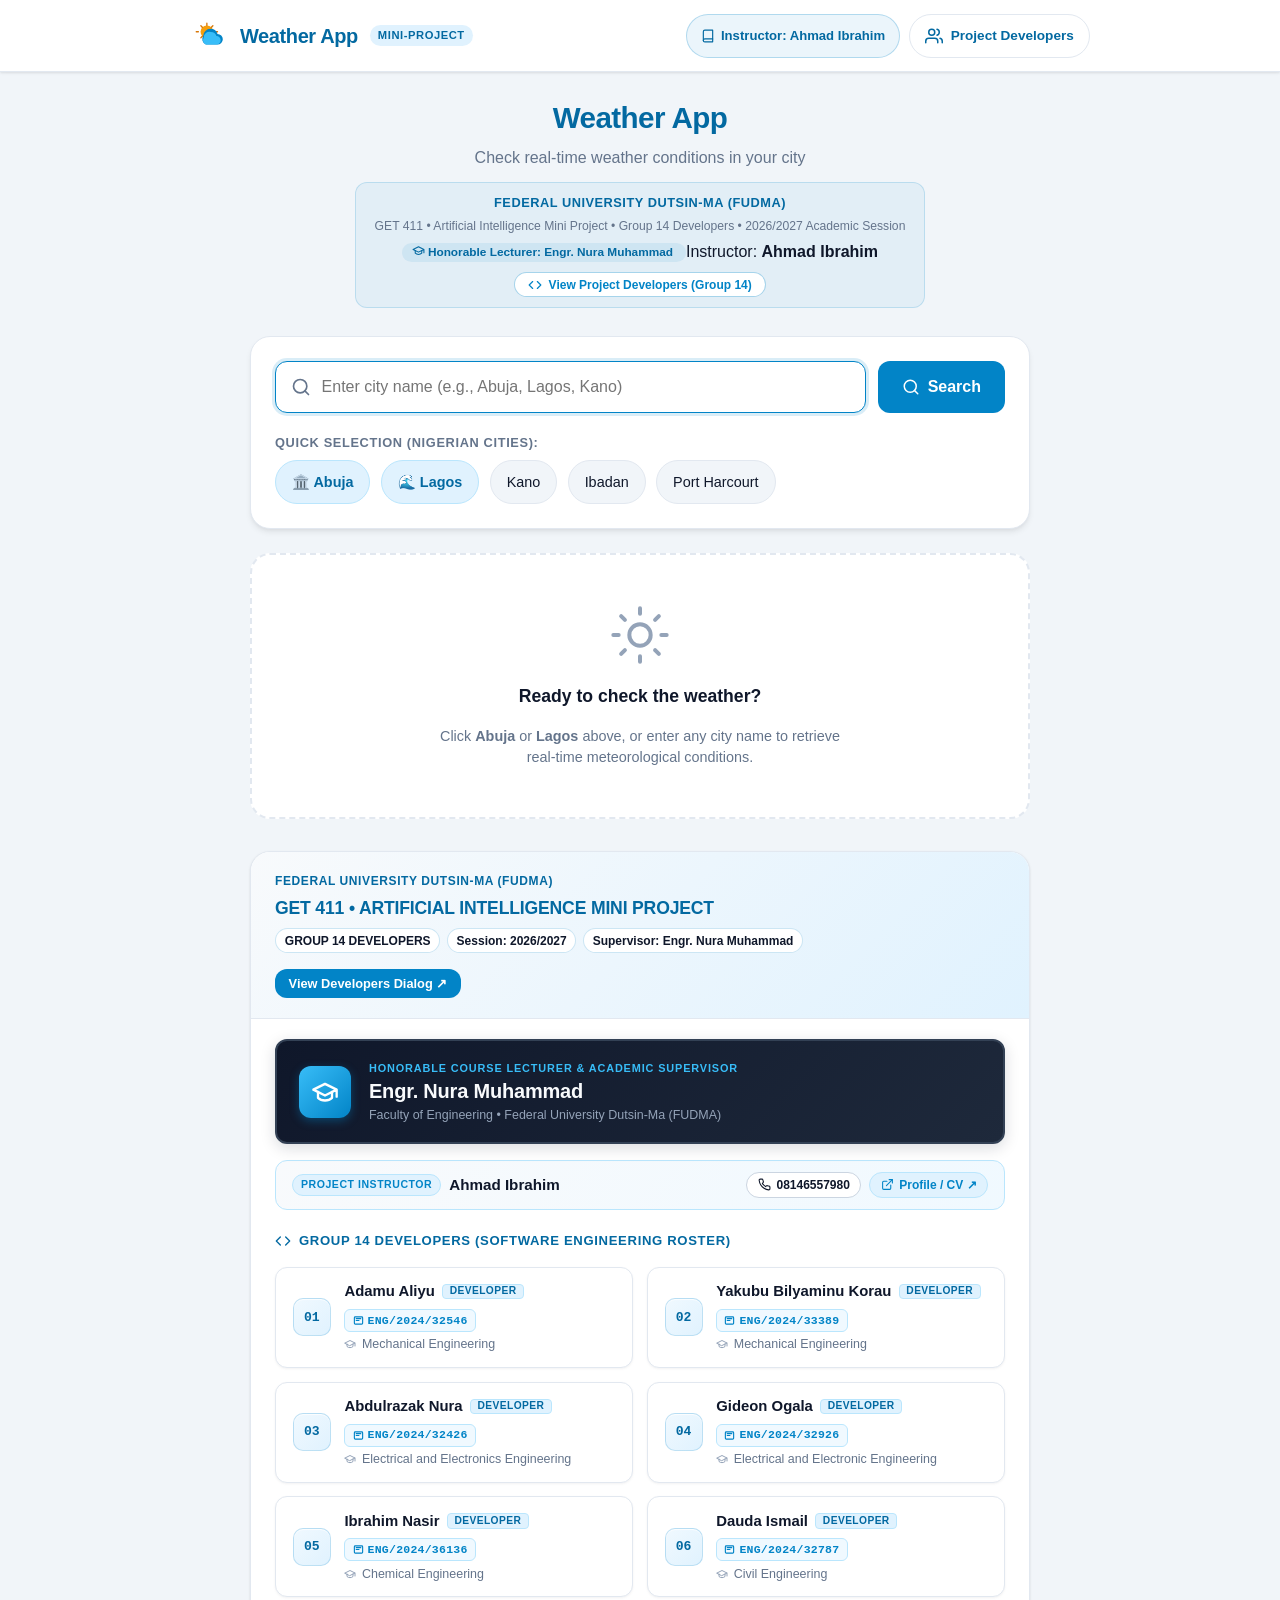
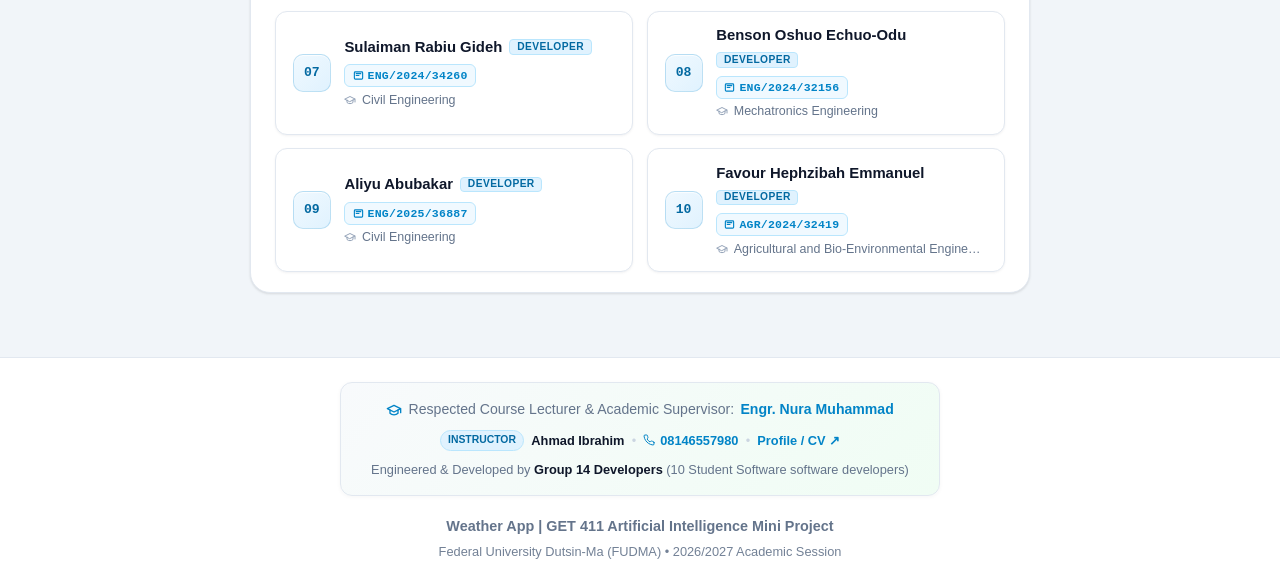
==== commit 396c9677: "feat: add dynamic weather card themes and animations Implement condition-based CSS themes and header" ====
--- a/index.html
+++ b/index.html
@@ -504,7 +504,7 @@
               <div class="lecturer-honorable-content">
                 <span class="lecturer-honorable-tag">HONORABLE COURSE LECTURER &amp; ACADEMIC SUPERVISOR</span>
                 <h4 class="lecturer-honorable-name">Engr. Nura Muhammad</h4>
-                <p class="lecturer-honorable-dept">Faculty of Engineering &amp; Technology • Department of Electrical/Computer Engineering • Federal University Dutsin-Ma (FUDMA)</p>
+                <p class="lecturer-honorable-dept">Faculty of Engineering • Federal University Dutsin-Ma (FUDMA)</p>
               </div>
             </div>
 
@@ -809,7 +809,7 @@
             <div class="lecturer-honorable-content">
               <span class="lecturer-honorable-tag">HONORABLE COURSE LECTURER &amp; ACADEMIC SUPERVISOR</span>
               <h4 class="lecturer-honorable-name">Engr. Nura Muhammad</h4>
-              <p class="lecturer-honorable-dept">Faculty of Engineering &amp; Technology • Department of Electrical/Computer Engineering • FUDMA</p>
+              <p class="lecturer-honorable-dept">Faculty of Engineering • Federal University Dutsin-Ma (FUDMA)</p>
             </div>
           </div>
 
@@ -1116,7 +1116,7 @@
           </a>
         </div>
         <div class="footer-devs-line">
-          <span>Engineered &amp; Developed by <strong>Group 14 Developers</strong> (10 Student Software Engineers)</span>
+          <span>Engineered &amp; Developed by <strong>Group 14 Developers</strong> (10 Student Software software developers)</span>
         </div>
       </div>
       <p class="footer-text">Weather App | GET 411 Artificial Intelligence Mini Project</p>
--- a/css/style.css
+++ b/css/style.css
@@ -842,8 +842,8 @@
   box-shadow: var(--shadow-lg);
   border: 1px solid var(--border);
   overflow: hidden;
-  transition: var(--transition);
-  will-change: transform, opacity;
+  transition: border-color 0.85s cubic-bezier(0.2, 0.8, 0.2, 1), box-shadow 0.85s cubic-bezier(0.2, 0.8, 0.2, 1), transform 0.25s ease;
+  will-change: transform, opacity, box-shadow;
   transform-origin: center top;
 }
 
@@ -870,14 +870,157 @@
   to { opacity: 1; transform: translateY(0); }
 }
 
+/* Subtle background gradient pan animation across weather card header */
+@keyframes weatherGradientPan {
+  0% {
+    background-position: 0% 40%;
+  }
+  50% {
+    background-position: 100% 60%;
+  }
+  100% {
+    background-position: 0% 40%;
+  }
+}
+
 .weather-card-header {
   background: var(--primary-gradient);
+  background-size: 220% 220%;
+  animation: weatherGradientPan 14s ease-in-out infinite alternate;
   color: #ffffff;
   padding: 1.75rem 2rem 2rem;
   display: flex;
   justify-content: space-between;
   align-items: flex-start;
   position: relative;
+  overflow: hidden;
+  transition: background 0.85s cubic-bezier(0.2, 0.8, 0.2, 1), box-shadow 0.85s ease;
+}
+
+/* Subtle ambient luminous shimmer overlay on card header */
+.weather-card-header::before {
+  content: "";
+  position: absolute;
+  inset: 0;
+  background: radial-gradient(circle at 85% 15%, rgba(255, 255, 255, 0.22), transparent 55%);
+  pointer-events: none;
+  opacity: 0.8;
+  animation: headerAmbientShimmer 8s ease-in-out infinite alternate;
+}
+
+@keyframes headerAmbientShimmer {
+  0% { opacity: 0.45; transform: scale(1); }
+  50% { opacity: 0.85; transform: scale(1.04); }
+  100% { opacity: 0.45; transform: scale(1); }
+}
+
+/* ==========================================================================
+   Weather Condition Background Gradient Themes
+   ========================================================================== */
+
+/* 1. Sunny / Clear Weather (Warm Golden Ambers & Radiant Tangerine) */
+.weather-card.weather-theme-clear {
+  border-color: rgba(245, 158, 11, 0.4);
+  box-shadow: 0 12px 28px -4px rgba(245, 158, 11, 0.22), var(--shadow-md);
+}
+
+.weather-card.weather-theme-clear .weather-card-header {
+  background: linear-gradient(135deg, #f59e0b 0%, #ea580c 45%, #d97706 75%, #b45309 100%);
+  background-size: 220% 220%;
+}
+
+.weather-card.weather-theme-clear .weather-primary-body {
+  background: linear-gradient(180deg, rgba(254, 243, 199, 0.35) 0%, #ffffff 85%);
+}
+
+/* 2. Rainy Weather (Cool Aquatic Blues & Ocean Navy) */
+.weather-card.weather-theme-rain {
+  border-color: rgba(2, 132, 199, 0.4);
+  box-shadow: 0 12px 28px -4px rgba(2, 132, 199, 0.26), var(--shadow-md);
+}
+
+.weather-card.weather-theme-rain .weather-card-header {
+  background: linear-gradient(135deg, #0284c7 0%, #0369a1 40%, #1e40af 75%, #1e3a8a 100%);
+  background-size: 220% 220%;
+}
+
+.weather-card.weather-theme-rain .weather-primary-body {
+  background: linear-gradient(180deg, rgba(224, 242, 254, 0.38) 0%, #ffffff 85%);
+}
+
+/* 3. Drizzle Weather (Fresh Cyan & Cerulean Mist) */
+.weather-card.weather-theme-drizzle {
+  border-color: rgba(8, 145, 178, 0.4);
+  box-shadow: 0 12px 28px -4px rgba(8, 145, 178, 0.22), var(--shadow-md);
+}
+
+.weather-card.weather-theme-drizzle .weather-card-header {
+  background: linear-gradient(135deg, #0891b2 0%, #0e7490 40%, #155e75 75%, #164e63 100%);
+  background-size: 220% 220%;
+}
+
+.weather-card.weather-theme-drizzle .weather-primary-body {
+  background: linear-gradient(180deg, rgba(207, 250, 254, 0.38) 0%, #ffffff 85%);
+}
+
+/* 4. Thunderstorm Weather (Electric Deep Indigo & Midnight Violet) */
+.weather-card.weather-theme-thunderstorm {
+  border-color: rgba(79, 70, 229, 0.4);
+  box-shadow: 0 12px 28px -4px rgba(79, 70, 229, 0.3), var(--shadow-md);
+}
+
+.weather-card.weather-theme-thunderstorm .weather-card-header {
+  background: linear-gradient(135deg, #4f46e5 0%, #3730a3 40%, #312e81 70%, #581c87 100%);
+  background-size: 220% 220%;
+}
+
+.weather-card.weather-theme-thunderstorm .weather-primary-body {
+  background: linear-gradient(180deg, rgba(238, 242, 255, 0.38) 0%, #ffffff 85%);
+}
+
+/* 5. Snow / Freezing Weather (Glacial Frost & Ice Cyan) */
+.weather-card.weather-theme-snow {
+  border-color: rgba(6, 182, 212, 0.4);
+  box-shadow: 0 12px 28px -4px rgba(6, 182, 212, 0.24), var(--shadow-md);
+}
+
+.weather-card.weather-theme-snow .weather-card-header {
+  background: linear-gradient(135deg, #06b6d4 0%, #0284c7 40%, #3b82f6 75%, #2563eb 100%);
+  background-size: 220% 220%;
+}
+
+.weather-card.weather-theme-snow .weather-primary-body {
+  background: linear-gradient(180deg, rgba(236, 254, 255, 0.45) 0%, #ffffff 85%);
+}
+
+/* 6. Cloudy / Overcast Weather (Muted Steel Slate & Silver Cloud) */
+.weather-card.weather-theme-clouds {
+  border-color: rgba(100, 116, 139, 0.4);
+  box-shadow: 0 12px 28px -4px rgba(100, 116, 139, 0.2), var(--shadow-md);
+}
+
+.weather-card.weather-theme-clouds .weather-card-header {
+  background: linear-gradient(135deg, #64748b 0%, #475569 40%, #334155 75%, #1e293b 100%);
+  background-size: 220% 220%;
+}
+
+.weather-card.weather-theme-clouds .weather-primary-body {
+  background: linear-gradient(180deg, rgba(241, 245, 249, 0.55) 0%, #ffffff 85%);
+}
+
+/* 7. Atmospheric Haze / Fog / Dust / Mist (Dusty Sandstone & Warm Taupe) */
+.weather-card.weather-theme-atmosphere {
+  border-color: rgba(120, 113, 108, 0.4);
+  box-shadow: 0 12px 28px -4px rgba(120, 113, 108, 0.2), var(--shadow-md);
+}
+
+.weather-card.weather-theme-atmosphere .weather-card-header {
+  background: linear-gradient(135deg, #78716c 0%, #57534e 40%, #44403c 75%, #292524 100%);
+  background-size: 220% 220%;
+}
+
+.weather-card.weather-theme-atmosphere .weather-primary-body {
+  background: linear-gradient(180deg, rgba(245, 245, 244, 0.55) 0%, #ffffff 85%);
 }
 
 .location-info {
@@ -1120,6 +1263,7 @@
   justify-content: space-between;
   border-bottom: 1px solid var(--border);
   background: #ffffff;
+  transition: background 0.85s cubic-bezier(0.2, 0.8, 0.2, 1);
 }
 
 .temperature-group {
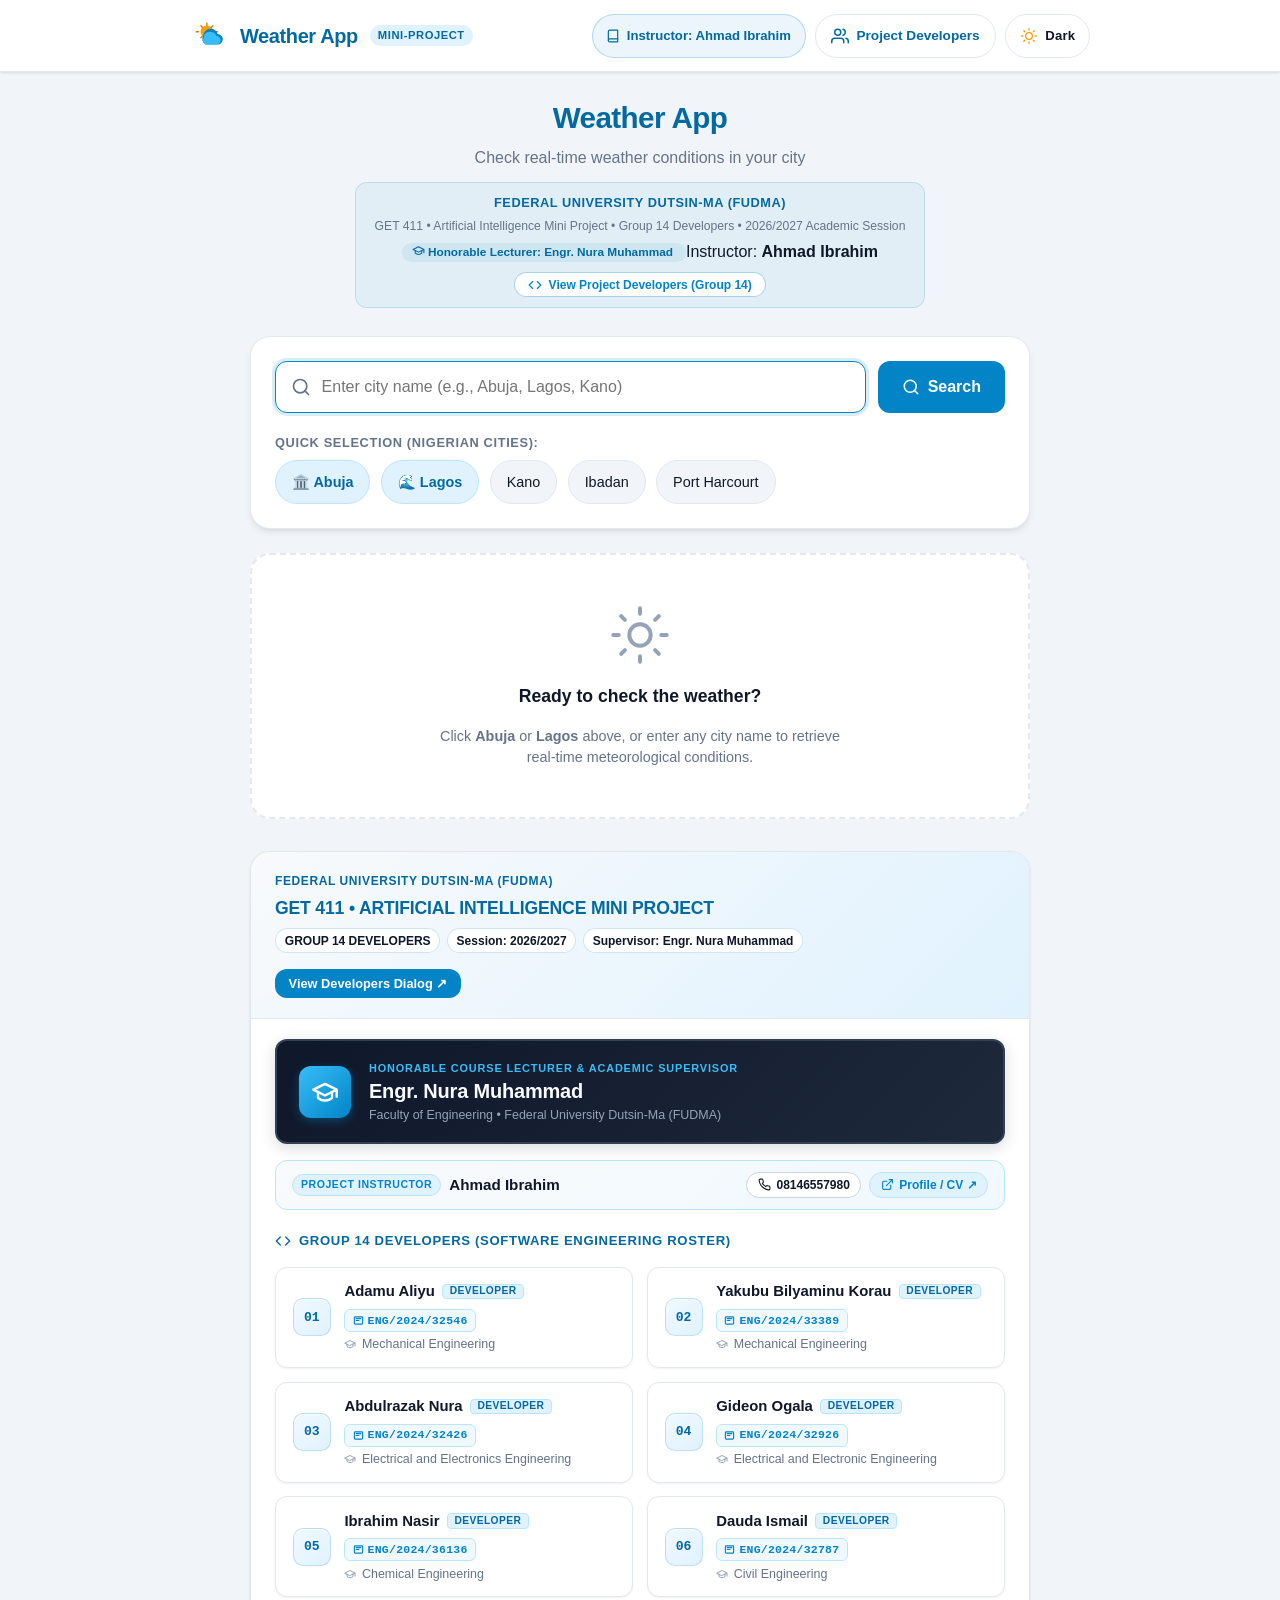
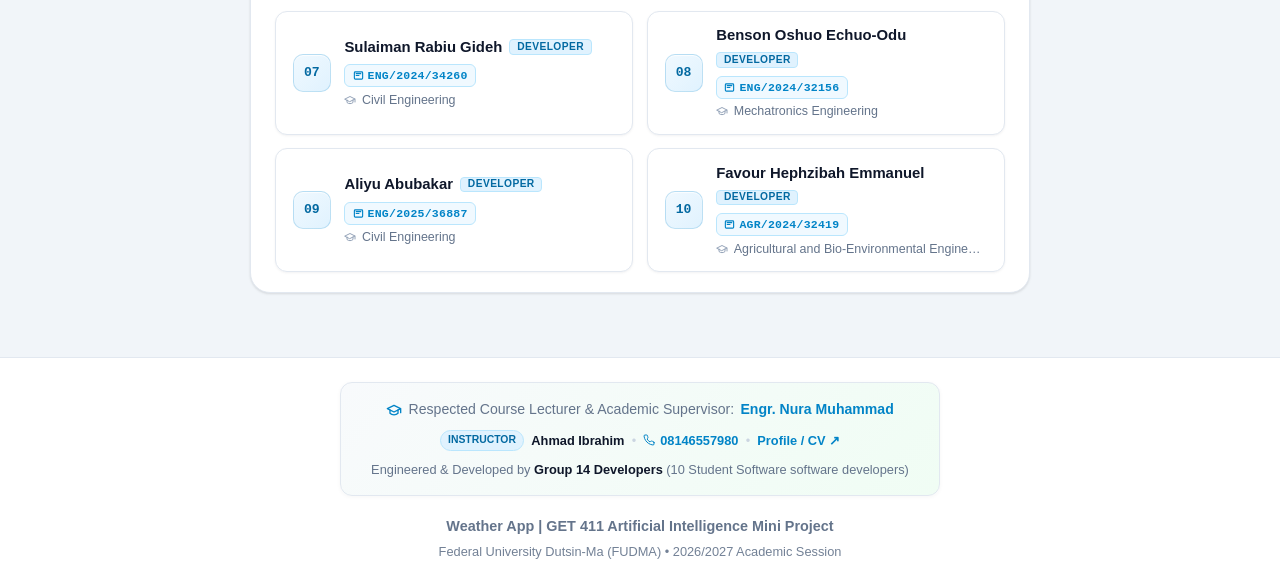
==== commit 46d1f850: "feat: add dark mode support Implement CSS variables for theming and a toggle switch with localStorag" ====
--- a/index.html
+++ b/index.html
@@ -16,6 +16,18 @@
   <!-- Leaflet.js Interactive Mapping Library -->
   <link rel="stylesheet" href="https://unpkg.com/leaflet@1.9.4/dist/leaflet.css" integrity="sha256-p4NxAoJBhIIN+hmNHrzRCf9tD/miZyoHS5obTRR9BMY=" crossorigin=""/>
   <script src="https://unpkg.com/leaflet@1.9.4/dist/leaflet.js" integrity="sha256-20nQCchB9co0qIjJZRGuk2/Z9VM+kNiyxNV1lvTlZBo=" crossorigin=""></script>
+  <!-- Pre-render theme initialization to prevent flash of unstyled theme -->
+  <script>
+    (function() {
+      try {
+        const savedTheme = localStorage.getItem("fudma_weather_theme");
+        const prefersDark = window.matchMedia && window.matchMedia("(prefers-color-scheme: dark)").matches;
+        if (savedTheme === "dark" || (!savedTheme && prefersDark)) {
+          document.documentElement.setAttribute("data-theme", "dark");
+        }
+      } catch (e) {}
+    })();
+  </script>
 </head>
 <body>
   <div class="app-container">
@@ -61,6 +73,36 @@
             </svg>
             <span>Project Developers</span>
           </button>
+          <!-- User-facing Dark Mode Toggle Switch -->
+          <button 
+            type="button" 
+            id="themeToggleBtn" 
+            class="theme-toggle-btn" 
+            role="switch" 
+            aria-checked="false" 
+            aria-label="Toggle dark mode theme"
+            title="Switch between light and dark mode"
+          >
+            <span class="theme-icon-wrap" aria-hidden="true">
+              <!-- Sun Icon for Light Mode -->
+              <svg class="theme-icon sun-icon" xmlns="http://www.w3.org/2000/svg" width="16" height="16" viewBox="0 0 24 24" fill="none" stroke="currentColor" stroke-width="2" stroke-linecap="round" stroke-linejoin="round">
+                <circle cx="12" cy="12" r="5"></circle>
+                <line x1="12" y1="1" x2="12" y2="3"></line>
+                <line x1="12" y1="21" x2="12" y2="23"></line>
+                <line x1="4.22" y1="4.22" x2="5.64" y2="5.64"></line>
+                <line x1="18.36" y1="18.36" x2="19.78" y2="19.78"></line>
+                <line x1="1" y1="12" x2="3" y2="12"></line>
+                <line x1="21" y1="12" x2="23" y2="12"></line>
+                <line x1="4.22" y1="19.78" x2="5.64" y2="18.36"></line>
+                <line x1="18.36" y1="5.64" x2="19.78" y2="4.22"></line>
+              </svg>
+              <!-- Moon Icon for Dark Mode -->
+              <svg class="theme-icon moon-icon" xmlns="http://www.w3.org/2000/svg" width="16" height="16" viewBox="0 0 24 24" fill="none" stroke="currentColor" stroke-width="2" stroke-linecap="round" stroke-linejoin="round">
+                <path d="M21 12.79A9 9 0 1 1 11.21 3 7 7 0 0 0 21 12.79z"></path>
+              </svg>
+            </span>
+            <span id="themeToggleLabel" class="theme-toggle-label">Dark</span>
+          </button>
         </div>
       </div>
     </header>
--- a/css/style.css
+++ b/css/style.css
@@ -26,6 +26,28 @@
   --transition: all 0.2s ease-in-out;
 }
 
+/* ==========================================================================
+   Dark Mode Theme System (CSS Custom Properties)
+   Persisted via localStorage to improve visibility during nighttime use.
+   ========================================================================== */
+[data-theme="dark"] {
+  --primary: #38bdf8;
+  --primary-dark: #0284c7;
+  --primary-light: #0c2d48;
+  --primary-gradient: linear-gradient(135deg, #0284c7 0%, #0f172a 100%);
+  --card-gradient: linear-gradient(180deg, #1e293b 0%, #0f172a 100%);
+  --accent: #fbbf24;
+  --accent-hover: #f59e0b;
+  --surface: #1e293b;
+  --background: #0b1120;
+  --text-main: #f8fafc;
+  --text-muted: #94a3b8;
+  --border: #334155;
+  --shadow-sm: 0 1px 3px rgba(0, 0, 0, 0.4);
+  --shadow-md: 0 4px 6px -1px rgba(0, 0, 0, 0.5), 0 2px 4px -2px rgba(0, 0, 0, 0.4);
+  --shadow-lg: 0 10px 20px -3px rgba(0, 0, 0, 0.6), 0 4px 8px -4px rgba(0, 0, 0, 0.4);
+}
+
 /* Reset & Box Sizing */
 *, *::before, *::after {
   box-sizing: border-box;
@@ -42,6 +64,7 @@
   display: flex;
   flex-direction: column;
   overflow-x: hidden;
+  transition: background-color 0.3s ease, color 0.3s ease;
 }
 
 /* App Wrapper */
@@ -187,6 +210,83 @@
 
 .dev-header-badge:hover svg {
   stroke: #ffffff;
+}
+
+/* User-facing Dark Mode Theme Toggle Switch */
+.theme-toggle-btn {
+  background: var(--surface);
+  border: 1.5px solid var(--border);
+  color: var(--text-main);
+  font-size: 0.82rem;
+  font-weight: 600;
+  padding: 0.45rem 0.85rem;
+  border-radius: var(--radius-full);
+  cursor: pointer;
+  display: inline-flex;
+  align-items: center;
+  gap: 0.45rem;
+  transition: var(--transition);
+  min-height: 44px;
+  user-select: none;
+  touch-action: manipulation;
+}
+
+.theme-toggle-btn:hover {
+  background: var(--primary-light);
+  border-color: var(--primary);
+  color: var(--primary-dark);
+  transform: translateY(-1px);
+}
+
+.theme-toggle-btn:focus-visible {
+  outline: 2px solid var(--primary);
+  outline-offset: 2px;
+}
+
+.theme-icon-wrap {
+  display: flex;
+  align-items: center;
+  justify-content: center;
+  width: 18px;
+  height: 18px;
+}
+
+.sun-icon {
+  display: block;
+  color: #f59e0b;
+  transition: transform 0.3s ease, opacity 0.2s ease;
+}
+
+.moon-icon {
+  display: none;
+  color: #38bdf8;
+  transition: transform 0.3s ease, opacity 0.2s ease;
+}
+
+.theme-toggle-label {
+  font-weight: 700;
+  letter-spacing: 0.02em;
+}
+
+/* Dark mode active state on toggle button */
+[data-theme="dark"] .sun-icon {
+  display: none;
+}
+
+[data-theme="dark"] .moon-icon {
+  display: block;
+}
+
+[data-theme="dark"] .theme-toggle-btn {
+  background: rgba(56, 189, 248, 0.12);
+  border-color: rgba(56, 189, 248, 0.35);
+  color: #f8fafc;
+}
+
+[data-theme="dark"] .theme-toggle-btn:hover {
+  background: rgba(56, 189, 248, 0.22);
+  border-color: #38bdf8;
+  color: #38bdf8;
 }
 
 .key-toggle-btn {
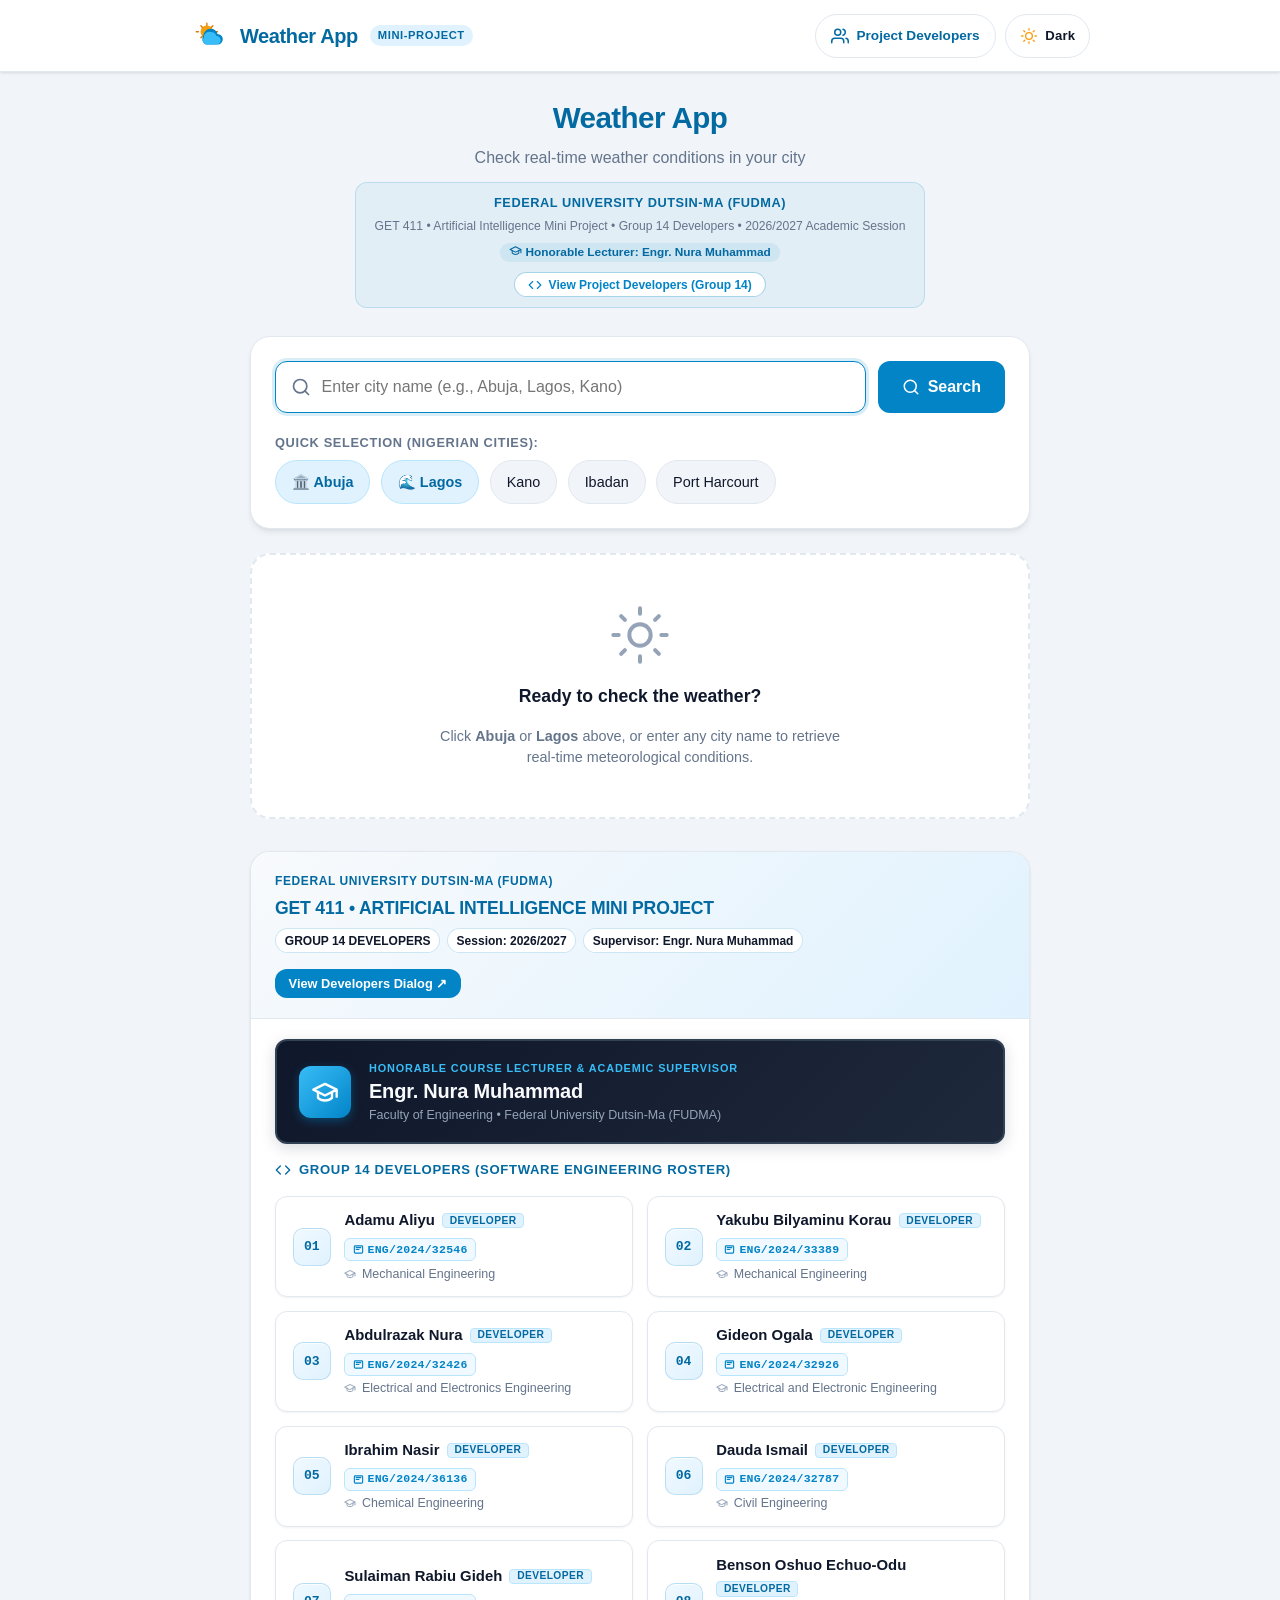
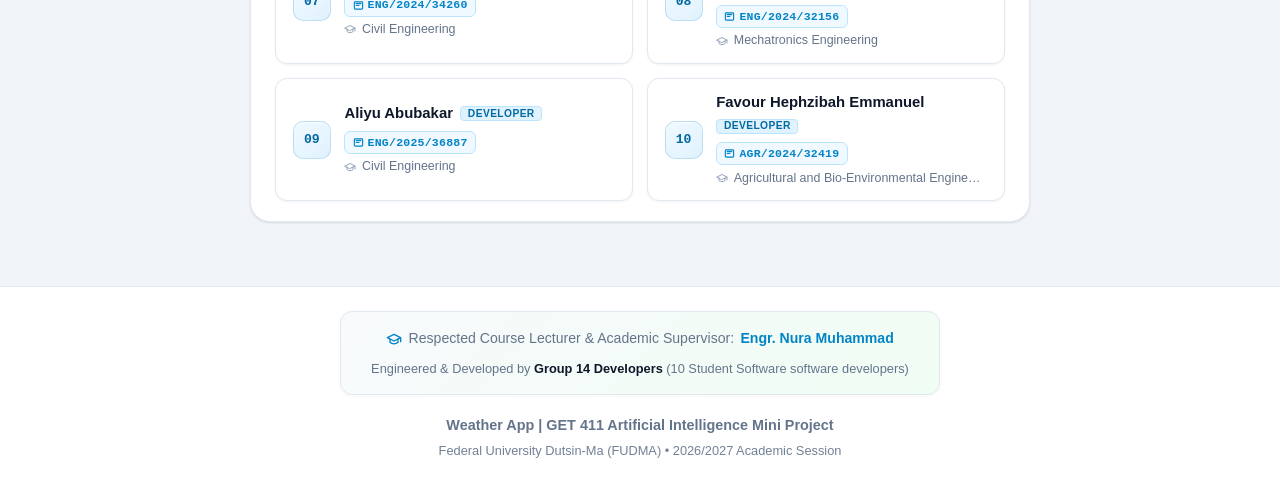
==== commit e7122ffc: "feat: implement dark mode support Add a theme toggle system using CSS custom properties and localSto" ====
--- a/index.html
+++ b/index.html
@@ -24,6 +24,8 @@
         const prefersDark = window.matchMedia && window.matchMedia("(prefers-color-scheme: dark)").matches;
         if (savedTheme === "dark" || (!savedTheme && prefersDark)) {
           document.documentElement.setAttribute("data-theme", "dark");
+        } else {
+          document.documentElement.setAttribute("data-theme", "light");
         }
       } catch (e) {}
     })();
@@ -57,13 +59,6 @@
           <span class="brand-badge">Mini-Project</span>
         </div>
         <div class="header-actions">
-          <a href="https://ahmad-ibrahim-cv.vercel.app/" target="_blank" rel="noopener noreferrer" class="dev-header-badge" title="Project Instructor: Ahmad Ibrahim (08146557980) - View Profile / CV">
-            <svg xmlns="http://www.w3.org/2000/svg" width="14" height="14" viewBox="0 0 24 24" fill="none" stroke="currentColor" stroke-width="2" stroke-linecap="round" stroke-linejoin="round" aria-hidden="true">
-              <path d="M4 19.5A2.5 2.5 0 0 1 6.5 17H20"></path>
-              <path d="M6.5 2H20v20H6.5A2.5 2.5 0 0 1 4 19.5v-15A2.5 2.5 0 0 1 6.5 2z"></path>
-            </svg>
-            <span class="dev-header-text">Instructor: Ahmad Ibrahim</span>
-          </a>
           <button id="openTeamModalBtn" class="team-btn" type="button" aria-haspopup="dialog" aria-controls="teamModal" aria-label="View Project Developers">
             <svg xmlns="http://www.w3.org/2000/svg" width="18" height="18" viewBox="0 0 24 24" fill="none" stroke="currentColor" stroke-width="2" stroke-linecap="round" stroke-linejoin="round">
               <path d="M17 21v-2a4 4 0 0 0-4-4H5a4 4 0 0 0-4 4v2"></path>
@@ -124,9 +119,6 @@
               <svg xmlns="http://www.w3.org/2000/svg" width="13" height="13" viewBox="0 0 24 24" fill="none" stroke="currentColor" stroke-width="2" stroke-linecap="round" stroke-linejoin="round" aria-hidden="true"><path d="M22 10v6M2 10l10-5 10 5-10 5z"/><path d="M6 12v5c3 3 9 3 12 0v-5"/></svg>
               Honorable Lecturer: <strong>Engr. Nura Muhammad</strong>
             </span>
-            <span class="academic-instructor-tag" title="Project Instructor & Technical Lead">
-              Instructor: <strong>Ahmad Ibrahim</strong>
-            </span>
           </div>
           <button id="heroTeamBtn" type="button" class="academic-view-btn" aria-label="View Group 14 Project Developers">
             <svg xmlns="http://www.w3.org/2000/svg" width="14" height="14" viewBox="0 0 24 24" fill="none" stroke="currentColor" stroke-width="2" stroke-linecap="round" stroke-linejoin="round">
@@ -550,30 +542,6 @@
               </div>
             </div>
 
-            <!-- Project Instructor & Technical Lead (Compact / Short Nerve) -->
-            <div class="instructor-compact-bar">
-              <div class="instructor-compact-left">
-                <span class="instructor-compact-badge">PROJECT INSTRUCTOR</span>
-                <strong class="instructor-compact-name">Ahmad Ibrahim</strong>
-              </div>
-              <div class="instructor-compact-right">
-                <a href="tel:08146557980" class="instructor-link-pill" title="Call Instructor Ahmad Ibrahim">
-                  <svg xmlns="http://www.w3.org/2000/svg" width="13" height="13" viewBox="0 0 24 24" fill="none" stroke="currentColor" stroke-width="2" stroke-linecap="round" stroke-linejoin="round" aria-hidden="true">
-                    <path d="M22 16.92v3a2 2 0 0 1-2.18 2 19.79 19.79 0 0 1-8.63-3.07 19.5 19.5 0 0 1-6-6 19.79 19.79 0 0 1-3.07-8.67A2 2 0 0 1 4.11 2h3a2 2 0 0 1 2 1.72 12.84 12.84 0 0 0 .7 2.81 2 2 0 0 1-.45 2.11L8.09 9.91a16 16 0 0 0 6 6l1.27-1.27a2 2 0 0 1 2.11-.45 12.84 12.84 0 0 0 2.81.7A2 2 0 0 1 22 16.92z"></path>
-                  </svg>
-                  <span>08146557980</span>
-                </a>
-                <a href="https://ahmad-ibrahim-cv.vercel.app/" target="_blank" rel="noopener noreferrer" class="instructor-cv-pill" title="View Instructor Profile / CV">
-                  <svg xmlns="http://www.w3.org/2000/svg" width="13" height="13" viewBox="0 0 24 24" fill="none" stroke="currentColor" stroke-width="2" stroke-linecap="round" stroke-linejoin="round" aria-hidden="true">
-                    <path d="M18 13v6a2 2 0 0 1-2 2H5a2 2 0 0 1-2-2V8a2 2 0 0 1 2-2h6"></path>
-                    <polyline points="15 3 21 3 21 9"></polyline>
-                    <line x1="10" y1="14" x2="21" y2="3"></line>
-                  </svg>
-                  <span>Profile / CV ↗</span>
-                </a>
-              </div>
-            </div>
-
             <h4 class="academic-roster-title">
               <svg xmlns="http://www.w3.org/2000/svg" width="16" height="16" viewBox="0 0 24 24" fill="none" stroke="currentColor" stroke-width="2" stroke-linecap="round" stroke-linejoin="round">
                 <polyline points="16 18 22 12 16 6"></polyline>
@@ -855,30 +823,6 @@
             </div>
           </div>
 
-          <!-- Project Instructor Compact Bar in Modal -->
-          <div class="instructor-compact-bar instructor-modal-bar">
-            <div class="instructor-compact-left">
-              <span class="instructor-compact-badge">PROJECT INSTRUCTOR</span>
-              <strong class="instructor-compact-name">Ahmad Ibrahim</strong>
-            </div>
-            <div class="instructor-compact-right">
-              <a href="tel:08146557980" class="instructor-link-pill" title="Call Instructor Ahmad Ibrahim">
-                <svg xmlns="http://www.w3.org/2000/svg" width="13" height="13" viewBox="0 0 24 24" fill="none" stroke="currentColor" stroke-width="2" stroke-linecap="round" stroke-linejoin="round" aria-hidden="true">
-                  <path d="M22 16.92v3a2 2 0 0 1-2.18 2 19.79 19.79 0 0 1-8.63-3.07 19.5 19.5 0 0 1-6-6 19.79 19.79 0 0 1-3.07-8.67A2 2 0 0 1 4.11 2h3a2 2 0 0 1 2 1.72 12.84 12.84 0 0 0 .7 2.81 2 2 0 0 1-.45 2.11L8.09 9.91a16 16 0 0 0 6 6l1.27-1.27a2 2 0 0 1 2.11-.45 12.84 12.84 0 0 0 2.81.7A2 2 0 0 1 22 16.92z"></path>
-                </svg>
-                <span>08146557980</span>
-              </a>
-              <a href="https://ahmad-ibrahim-cv.vercel.app/" target="_blank" rel="noopener noreferrer" class="instructor-cv-pill" title="View Instructor Profile / CV">
-                <svg xmlns="http://www.w3.org/2000/svg" width="13" height="13" viewBox="0 0 24 24" fill="none" stroke="currentColor" stroke-width="2" stroke-linecap="round" stroke-linejoin="round" aria-hidden="true">
-                  <path d="M18 13v6a2 2 0 0 1-2 2H5a2 2 0 0 1-2-2V8a2 2 0 0 1 2-2h6"></path>
-                  <polyline points="15 3 21 3 21 9"></polyline>
-                  <line x1="10" y1="14" x2="21" y2="3"></line>
-                </svg>
-                <span>Profile / CV ↗</span>
-              </a>
-            </div>
-          </div>
-
           <div class="team-section-heading">
             <svg xmlns="http://www.w3.org/2000/svg" width="16" height="16" viewBox="0 0 24 24" fill="none" stroke="currentColor" stroke-width="2" stroke-linecap="round" stroke-linejoin="round">
               <polyline points="16 18 22 12 16 6"></polyline>
@@ -1123,7 +1067,7 @@
         <!-- Modal Footer -->
         <div class="team-modal-footer">
           <span>Honorable Lecturer &amp; Supervisor: <strong>Engr. Nura Muhammad</strong></span>
-          <span>Project Instructor: <strong>Ahmad Ibrahim</strong> • Group 14 Developers</span>
+          <span>Group 14 Developers • Federal University Dutsin-Ma (FUDMA)</span>
         </div>
       </div>
     </div>
@@ -1144,19 +1088,6 @@
           <span class="footer-supervisor-title">Respected Course Lecturer &amp; Academic Supervisor:</span>
           <strong class="footer-supervisor-name">Engr. Nura Muhammad</strong>
         </div>
-        <div class="footer-instructor-line">
-          <span class="footer-instructor-badge">INSTRUCTOR</span>
-          <strong class="footer-instructor-name">Ahmad Ibrahim</strong>
-          <span class="footer-dot" aria-hidden="true">•</span>
-          <a href="tel:08146557980" class="footer-instructor-link" title="Call Instructor Ahmad Ibrahim">
-            <svg xmlns="http://www.w3.org/2000/svg" width="12" height="12" viewBox="0 0 24 24" fill="none" stroke="currentColor" stroke-width="2" stroke-linecap="round" stroke-linejoin="round" aria-hidden="true"><path d="M22 16.92v3a2 2 0 0 1-2.18 2 19.79 19.79 0 0 1-8.63-3.07 19.5 19.5 0 0 1-6-6 19.79 19.79 0 0 1-3.07-8.67A2 2 0 0 1 4.11 2h3a2 2 0 0 1 2 1.72 12.84 12.84 0 0 0 .7 2.81 2 2 0 0 1-.45 2.11L8.09 9.91a16 16 0 0 0 6 6l1.27-1.27a2 2 0 0 1 2.11-.45 12.84 12.84 0 0 0 2.81.7A2 2 0 0 1 22 16.92z"></path></svg>
-            08146557980
-          </a>
-          <span class="footer-dot" aria-hidden="true">•</span>
-          <a href="https://ahmad-ibrahim-cv.vercel.app/" target="_blank" rel="noopener noreferrer" class="footer-instructor-cv" title="View Instructor Profile / CV">
-            Profile / CV ↗
-          </a>
-        </div>
         <div class="footer-devs-line">
           <span>Engineered &amp; Developed by <strong>Group 14 Developers</strong> (10 Student Software software developers)</span>
         </div>
--- a/css/style.css
+++ b/css/style.css
@@ -3188,3 +3188,387 @@
   }
 }
 
+/* ==========================================================================
+   Comprehensive Dark Mode Component Overrides ([data-theme="dark"])
+   Ensures deep dark theme contrast and flawless night visibility
+   ========================================================================== */
+
+/* 1. Header & Navigation */
+[data-theme="dark"] .header {
+  background: rgba(15, 23, 42, 0.92);
+  border-bottom-color: #334155;
+}
+
+[data-theme="dark"] .brand-title {
+  color: #f8fafc;
+}
+
+[data-theme="dark"] .brand-badge {
+  background: rgba(56, 189, 248, 0.15);
+  color: #38bdf8;
+  border-color: rgba(56, 189, 248, 0.3);
+}
+
+[data-theme="dark"] .team-btn {
+  background: #1e293b;
+  border-color: #334155;
+  color: #f8fafc;
+}
+
+[data-theme="dark"] .team-btn:hover {
+  background: rgba(56, 189, 248, 0.15);
+  border-color: #38bdf8;
+  color: #38bdf8;
+}
+
+/* 2. Hero & Academic Meta Strip */
+[data-theme="dark"] .academic-meta-strip {
+  background: #1e293b;
+  border-color: #334155;
+}
+
+[data-theme="dark"] .academic-inst {
+  color: #38bdf8;
+}
+
+[data-theme="dark"] .academic-sub {
+  color: #94a3b8;
+}
+
+[data-theme="dark"] .academic-lecturer-tag {
+  background: rgba(15, 23, 42, 0.8);
+  border-color: #334155;
+  color: #e2e8f0;
+}
+
+[data-theme="dark"] .academic-view-btn {
+  background: #0f172a;
+  border-color: #334155;
+  color: #f8fafc;
+}
+
+[data-theme="dark"] .academic-view-btn:hover {
+  background: rgba(56, 189, 248, 0.18);
+  border-color: #38bdf8;
+  color: #38bdf8;
+}
+
+/* 3. Search Card & Inputs */
+[data-theme="dark"] .search-card {
+  background: #1e293b;
+  border-color: #334155;
+  box-shadow: 0 4px 20px -2px rgba(0, 0, 0, 0.5);
+}
+
+[data-theme="dark"] .city-input {
+  background: #0f172a;
+  border-color: #334155;
+  color: #f8fafc;
+}
+
+[data-theme="dark"] .city-input::placeholder {
+  color: #64748b;
+}
+
+[data-theme="dark"] .city-input:focus {
+  background: #0b1120;
+  border-color: #38bdf8;
+  box-shadow: 0 0 0 3px rgba(56, 189, 248, 0.2);
+}
+
+[data-theme="dark"] .quick-btn {
+  background: #0f172a;
+  border-color: #334155;
+  color: #cbd5e1;
+}
+
+[data-theme="dark"] .quick-btn:hover {
+  background: rgba(56, 189, 248, 0.15);
+  border-color: #38bdf8;
+  color: #38bdf8;
+}
+
+[data-theme="dark"] .history-chip {
+  background: #0f172a;
+  border-color: #334155;
+  color: #94a3b8;
+}
+
+[data-theme="dark"] .history-chip:hover {
+  color: #38bdf8;
+  border-color: #38bdf8;
+  background: rgba(56, 189, 248, 0.1);
+}
+
+/* 4. Weather Card & Metrics Grid */
+[data-theme="dark"] .weather-card {
+  background: #1e293b;
+  border-color: #334155;
+}
+
+[data-theme="dark"] .weather-primary-body {
+  background: #1e293b;
+  border-bottom-color: #334155;
+}
+
+/* Condition-specific dark gradient overrides */
+[data-theme="dark"] .weather-card.weather-theme-clear .weather-primary-body {
+  background: linear-gradient(180deg, rgba(245, 158, 11, 0.14) 0%, #1e293b 85%);
+}
+
+[data-theme="dark"] .weather-card.weather-theme-rain .weather-primary-body {
+  background: linear-gradient(180deg, rgba(2, 132, 199, 0.15) 0%, #1e293b 85%);
+}
+
+[data-theme="dark"] .weather-card.weather-theme-drizzle .weather-primary-body {
+  background: linear-gradient(180deg, rgba(8, 145, 178, 0.15) 0%, #1e293b 85%);
+}
+
+[data-theme="dark"] .weather-card.weather-theme-thunderstorm .weather-primary-body {
+  background: linear-gradient(180deg, rgba(99, 102, 241, 0.16) 0%, #1e293b 85%);
+}
+
+[data-theme="dark"] .weather-card.weather-theme-snow .weather-primary-body {
+  background: linear-gradient(180deg, rgba(6, 182, 212, 0.15) 0%, #1e293b 85%);
+}
+
+[data-theme="dark"] .weather-card.weather-theme-clouds .weather-primary-body {
+  background: linear-gradient(180deg, rgba(148, 163, 184, 0.12) 0%, #1e293b 85%);
+}
+
+[data-theme="dark"] .weather-card.weather-theme-mist .weather-primary-body {
+  background: linear-gradient(180deg, rgba(100, 116, 139, 0.14) 0%, #1e293b 85%);
+}
+
+[data-theme="dark"] .weather-metrics-grid {
+  background: #0f172a;
+}
+
+[data-theme="dark"] .metric-card {
+  background: #1e293b;
+  border-color: #334155;
+}
+
+[data-theme="dark"] .metric-card:hover {
+  background: #243247;
+  border-color: #38bdf8;
+}
+
+[data-theme="dark"] .metric-value {
+  color: #f8fafc;
+}
+
+[data-theme="dark"] .metric-title {
+  color: #94a3b8;
+}
+
+[data-theme="dark"] .metric-icon-wrap {
+  background: rgba(56, 189, 248, 0.12);
+  color: #38bdf8;
+}
+
+/* 5. 5-Day Forecast Cards */
+[data-theme="dark"] .forecast-section {
+  background: #1e293b;
+  border-color: #334155;
+}
+
+[data-theme="dark"] .forecast-card {
+  background: #0f172a;
+  border-color: #334155;
+}
+
+[data-theme="dark"] .forecast-card:hover {
+  background: #243247;
+  border-color: #38bdf8;
+}
+
+[data-theme="dark"] .forecast-day {
+  color: #f8fafc;
+}
+
+[data-theme="dark"] .forecast-date {
+  color: #94a3b8;
+}
+
+/* 6. Contextual Weather Tip Card */
+[data-theme="dark"] .weather-tip-card {
+  background: #1e293b;
+  border-color: #334155;
+}
+
+[data-theme="dark"] .weather-tip-text {
+  color: #cbd5e1;
+}
+
+/* 7. Leaflet Mini-Map Section */
+[data-theme="dark"] .location-map-section {
+  background: #1e293b;
+  border-color: #334155;
+}
+
+[data-theme="dark"] .map-card-header {
+  border-bottom-color: #334155;
+}
+
+[data-theme="dark"] .map-card-title {
+  color: #f8fafc;
+}
+
+[data-theme="dark"] .map-city-pill {
+  background: rgba(56, 189, 248, 0.15);
+  border-color: rgba(56, 189, 248, 0.35);
+  color: #38bdf8;
+}
+
+[data-theme="dark"] .map-coords-pill {
+  background: #0f172a;
+  border-color: #334155;
+  color: #94a3b8;
+}
+
+[data-theme="dark"] .map-ctrl-btn {
+  background: #1e293b;
+  border-color: #334155;
+  color: #f8fafc;
+}
+
+[data-theme="dark"] .map-ctrl-btn:hover {
+  background: #334155;
+  color: #38bdf8;
+}
+
+[data-theme="dark"] .map-card-footer {
+  background: #0f172a;
+  border-top-color: #334155;
+}
+
+[data-theme="dark"] .map-status-pill {
+  background: #1e293b;
+  border-color: #334155;
+  color: #94a3b8;
+}
+
+/* Invert Leaflet map tiles subtly for night mode */
+[data-theme="dark"] .city-mini-map .leaflet-tile-pane {
+  filter: brightness(0.7) invert(1) contrast(2.4) hue-rotate(200deg) saturate(0.35) brightness(0.8);
+}
+
+[data-theme="dark"] .city-mini-map .leaflet-control-attribution {
+  background: rgba(15, 23, 42, 0.85) !important;
+  color: #94a3b8 !important;
+}
+
+[data-theme="dark"] .city-mini-map .leaflet-control-attribution a {
+  color: #38bdf8 !important;
+}
+
+/* 8. Academic Section & Roster */
+[data-theme="dark"] .academic-project-section {
+  background: #1e293b;
+  border-color: #334155;
+}
+
+[data-theme="dark"] .lecturer-honorable-banner {
+  background: linear-gradient(135deg, #1e293b 0%, #0f172a 100%);
+  border-color: #334155;
+}
+
+[data-theme="dark"] .lecturer-honorable-name {
+  color: #f8fafc;
+}
+
+[data-theme="dark"] .lecturer-honorable-dept {
+  color: #94a3b8;
+}
+
+[data-theme="dark"] .member-card {
+  background: #0f172a;
+  border-color: #334155;
+}
+
+[data-theme="dark"] .member-card:hover {
+  background: #1e293b;
+  border-color: #38bdf8;
+}
+
+[data-theme="dark"] .member-name {
+  color: #f8fafc;
+}
+
+[data-theme="dark"] .member-reg {
+  color: #38bdf8;
+}
+
+[data-theme="dark"] .member-dept {
+  color: #94a3b8;
+}
+
+/* 9. Team Modal */
+[data-theme="dark"] .team-modal-content {
+  background: #1e293b;
+  border-color: #334155;
+}
+
+[data-theme="dark"] .team-modal-header {
+  background: linear-gradient(135deg, #1e293b 0%, #0f172a 100%);
+  border-bottom-color: #334155;
+}
+
+[data-theme="dark"] .team-close-btn {
+  background: #0f172a;
+  border-color: #334155;
+  color: #94a3b8;
+}
+
+[data-theme="dark"] .team-close-btn:hover {
+  background: #334155;
+  color: #f8fafc;
+}
+
+[data-theme="dark"] .team-modal-footer {
+  background: #0f172a;
+  border-top-color: #334155;
+  color: #94a3b8;
+}
+
+/* 10. Footer */
+[data-theme="dark"] .footer-academic-card {
+  background: #1e293b;
+  border-color: #334155;
+}
+
+[data-theme="dark"] .footer-supervisor-name {
+  color: #f8fafc;
+}
+
+[data-theme="dark"] .footer-devs-line {
+  color: #94a3b8;
+}
+
+[data-theme="dark"] .footer-text,
+[data-theme="dark"] .footer-subtext {
+  color: #64748b;
+}
+
+/* 11. Initial Placeholder */
+[data-theme="dark"] .initial-placeholder {
+  background: #1e293b;
+  border-color: #334155;
+}
+
+[data-theme="dark"] .placeholder-text {
+  color: #94a3b8;
+}
+
+/* 12. Unit Toggle Switch Slider */
+[data-theme="dark"] .unit-toggle-slider {
+  background: #0f172a;
+  box-shadow: 0 2px 6px rgba(0, 0, 0, 0.5);
+}
+
+[data-theme="dark"] .unit-toggle-switch {
+  background: rgba(15, 23, 42, 0.8);
+}
+
+
